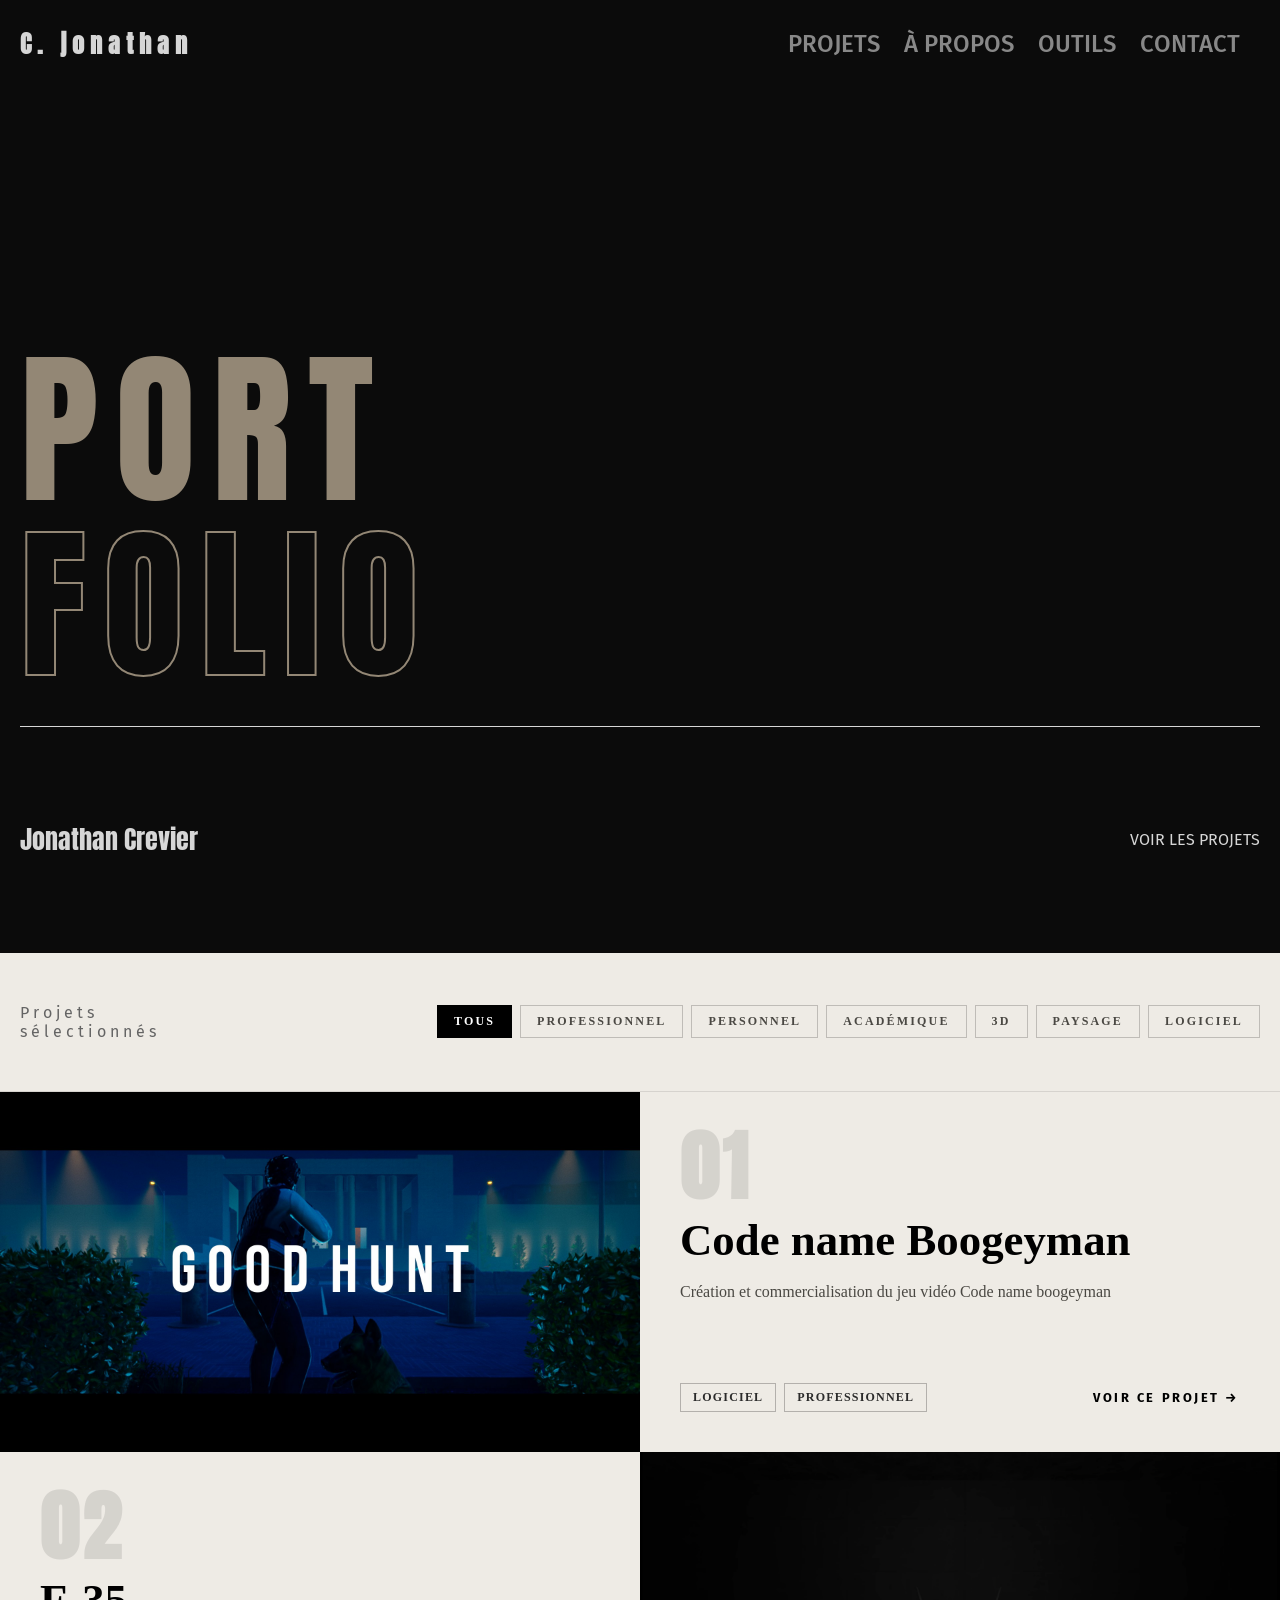
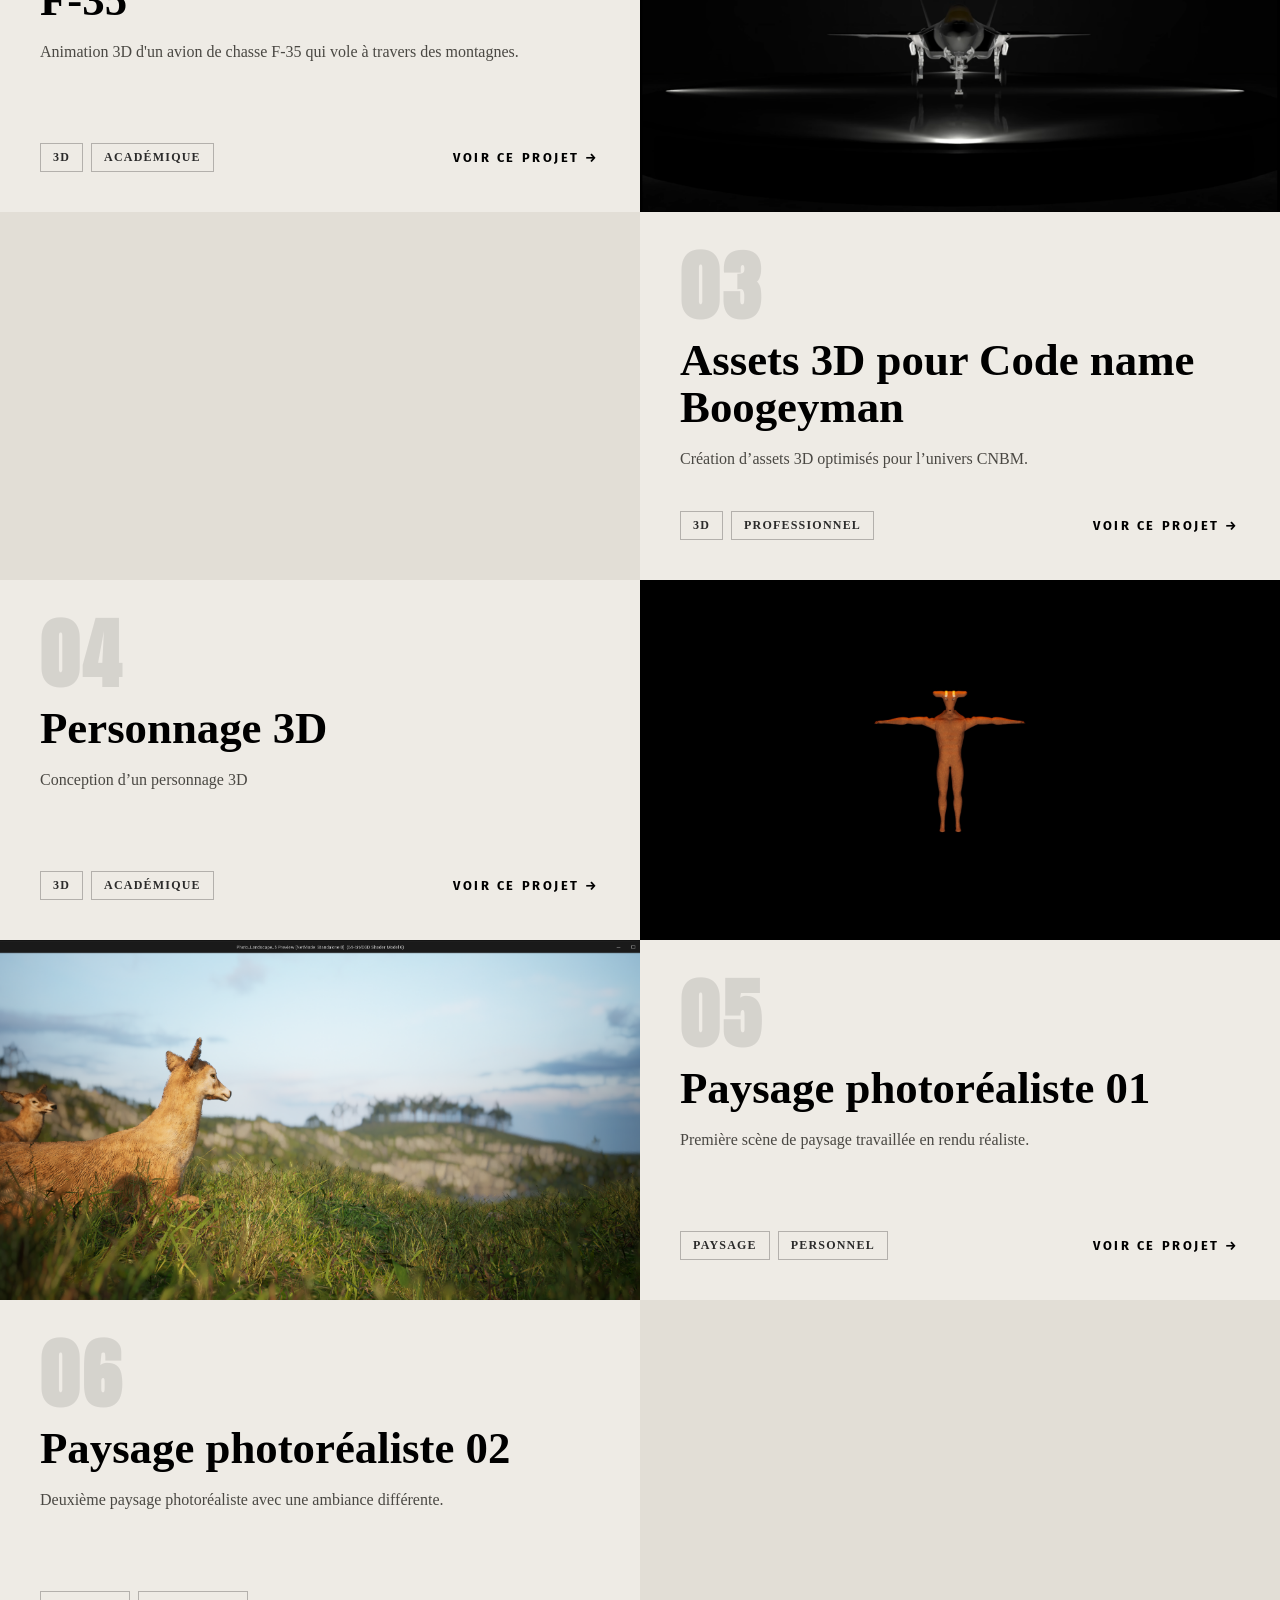
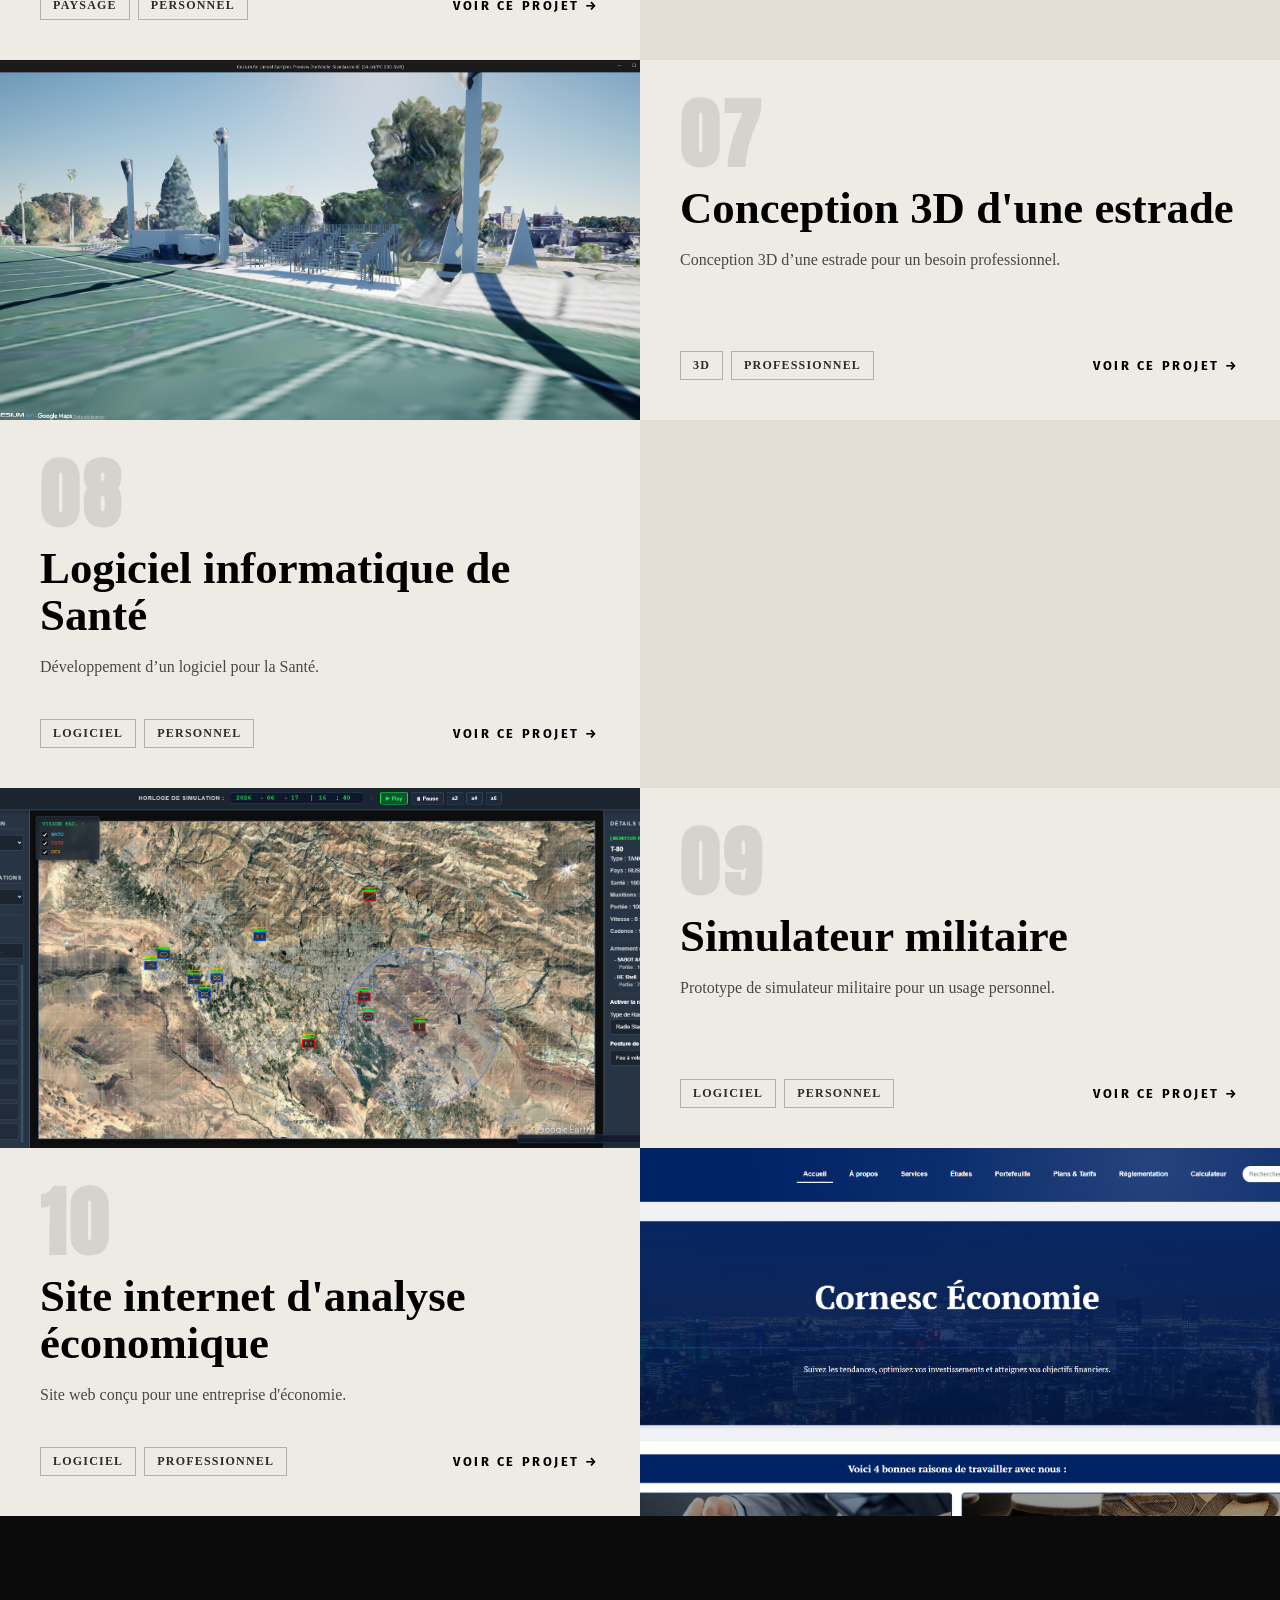
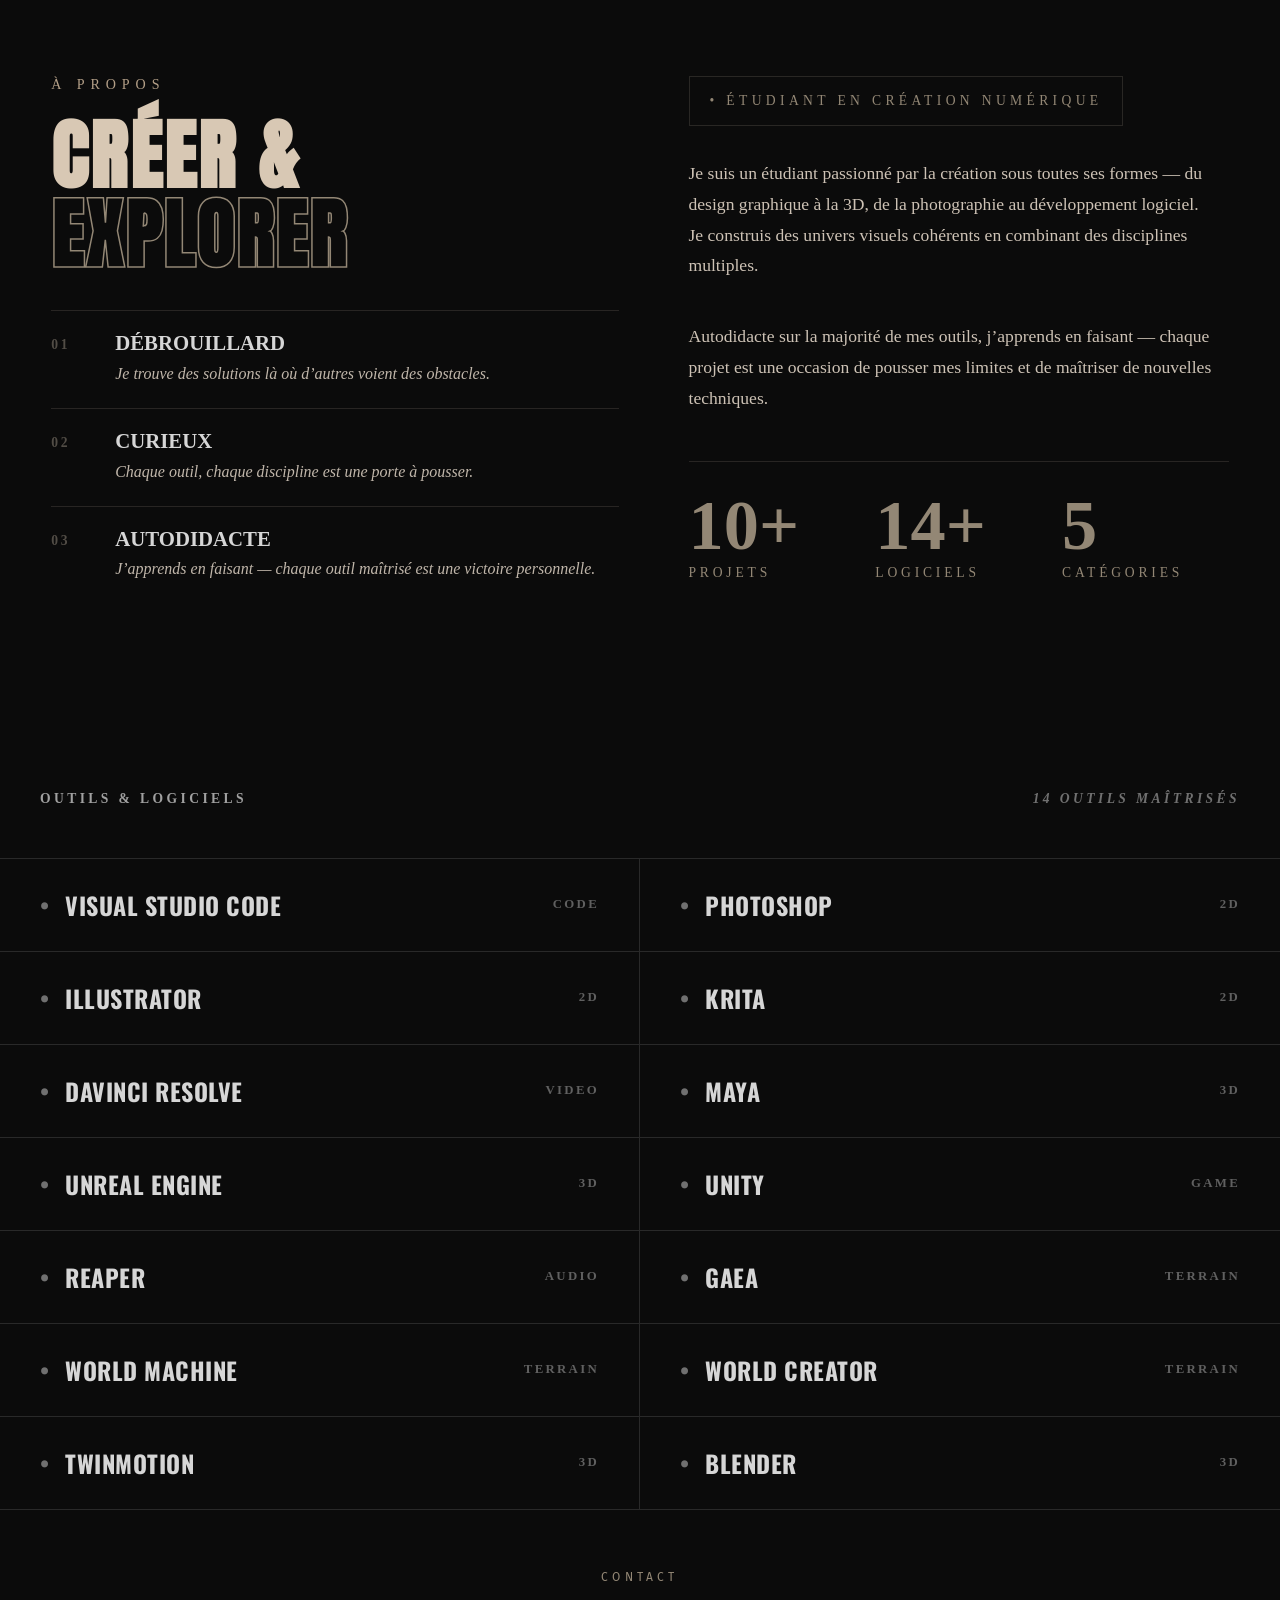
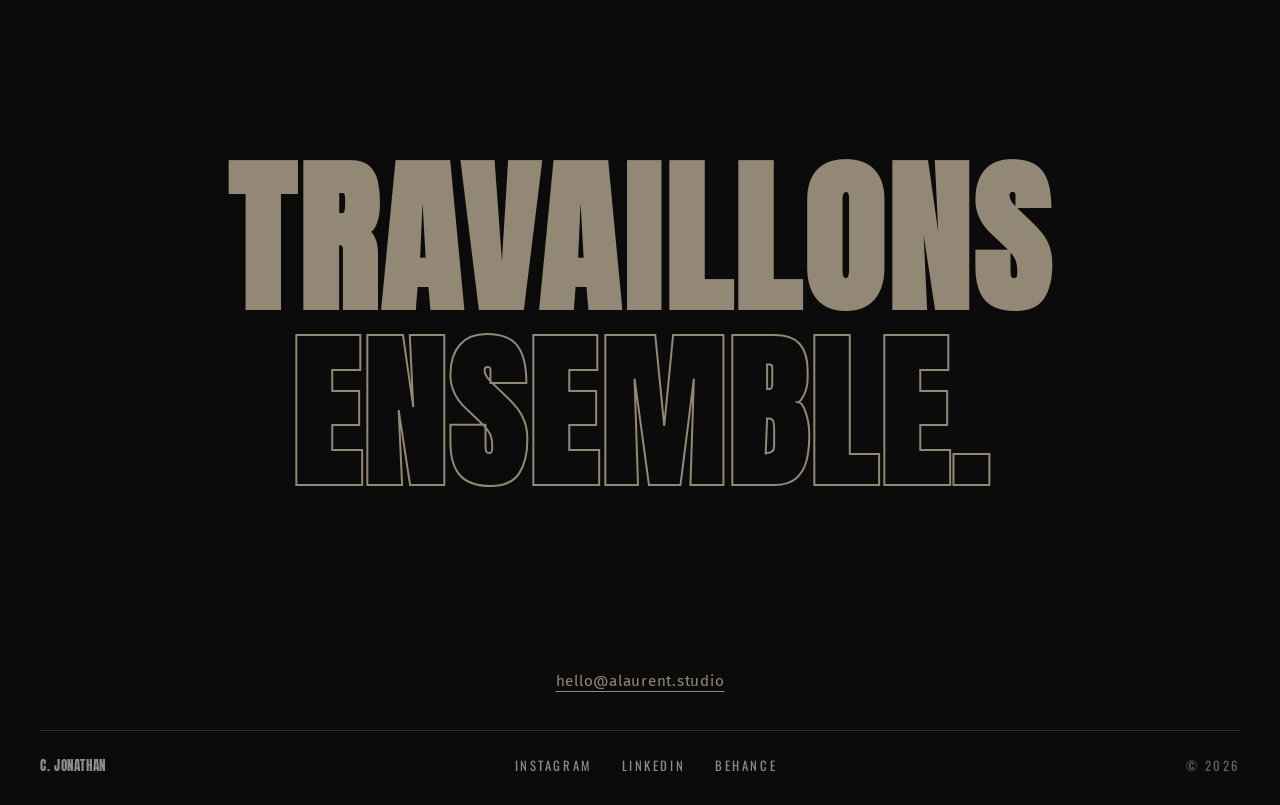
==== index.html @ 9b93e44f "modification fichier" ====
<!DOCTYPE html>
<html lang="fr">

<head>
    <meta charset="UTF-8">
    <meta name="viewport" content="width=device-width, initial-scale=1.0">
    <title>Portfolio Jonathan C</title>
    <link rel="stylesheet" href="./component/about.css">
    <link rel="stylesheet" href="./component/base.css">
    <link rel="stylesheet" href="./component/footer.css">
    <link rel="stylesheet" href="./component/header.css">
    <link rel="stylesheet" href="./component/hero.css">
    <link rel="stylesheet" href="./component/lightbox.css">
    <link rel="stylesheet" href="./component/main.css">
    <link rel="stylesheet" href="./component/portfolio.css">
    <link rel="stylesheet" href="./component/tools.css">
    <link rel="stylesheet" href="./component/contact.css">
</head>

<body>

    <header>
        <div class="background01">

            <div class="nom01">
                <p class="titre01">C. jonathan</p>
            </div>

            <div class="divnav01">
                <nav class="nav02">
                    <ul>
                        <li><a href="#projets">PROJETS</a></li>
                        <li><a href="#propos">À PROPOS</a></li>
                        <li><a href="#outils">OUTILS</a></li>
                        <li><a href="#contact">CONTACT</a></li>
                    </ul>
                </nav>
            </div>

            <button class="nav-toggle" aria-label="Ouvrir le menu">
                <span class="nav-toggle__bar"></span>
                <span class="nav-toggle__bar"></span>
                <span class="nav-toggle__bar"></span>
            </button>

        </div>
    </header>

    <herosection>
        <div class="background02">

            <div class="presentation">
                <p class="titre03">PORT</p>
                <p class="titre04">FOLIO</p>
            </div>

            <div class="separation01"></div>

            <div class="nombutton01">
                <div class="nom02">
                    <p class="studentname">Jonathan Crevier</p>
                </div>

                <div class="button01">
                    <button>
                        <p>VOIR LES PROJETS</p>
                    </button>
                </div>
            </div>

        </div>
    </herosection>

    <main class="main">

        <div id="projets" class="projet">
            <div class="hautpage01">
                <p class="titre02">Projets sélectionnés</p>
                <nav class="nav03">
                    <ul>
                        <li><button type="button" class="projectfilter is-active" data-filter="all">Tous</button></li>
                        <li><button type="button" class="projectfilter"
                                data-filter="professionnel">Professionnel</button></li>
                        <li><button type="button" class="projectfilter" data-filter="personnel">Personnel</button></li>
                        <li><button type="button" class="projectfilter" data-filter="académique">Académique</button>
                        </li>
                        <li><button type="button" class="projectfilter" data-filter="3d">3D</button></li>
                        <li><button type="button" class="projectfilter" data-filter="paysage">Paysage</button></li>
                        <li><button type="button" class="projectfilter" data-filter="logiciel">Logiciel</button></li>
                    </ul>
                </nav>
            </div>
            <div class="listeprojet"></div>
        </div>

        <section id="propos" class="propos">
            <div class="propos__inner">
                <div class="propos__left">
                    <p class="propos__eyebrow">À PROPOS</p>

                    <h2 class="propos__title">
                        <span>CRÉER &</span>
                        <span>EXPLORER</span>
                    </h2>

                    <ul class="propos__traits">
                        <li class="propos__trait">
                            <span class="propos__traitNumber">01</span>
                            <div>
                                <h3>DÉBROUILLARD</h3>
                                <p>Je trouve des solutions là où d’autres voient des obstacles.</p>
                            </div>
                        </li>
                        <li class="propos__trait">
                            <span class="propos__traitNumber">02</span>
                            <div>
                                <h3>CURIEUX</h3>
                                <p>Chaque outil, chaque discipline est une porte à pousser.</p>
                            </div>
                        </li>
                        <li class="propos__trait">
                            <span class="propos__traitNumber">03</span>
                            <div>
                                <h3>AUTODIDACTE</h3>
                                <p>J’apprends en faisant — chaque outil maîtrisé est une victoire personnelle.</p>
                            </div>
                        </li>
                    </ul>
                </div>

                <div class="propos__right">
                    <p class="propos__badge">• ÉTUDIANT EN CRÉATION NUMÉRIQUE</p>
                    <p>Je suis un étudiant passionné par la création sous toutes ses formes — du design graphique à la
                        3D, de la photographie au développement logiciel. Je construis des univers visuels cohérents en
                        combinant des disciplines multiples.</p>
                    <p>Autodidacte sur la majorité de mes outils, j’apprends en faisant — chaque projet est une occasion
                        de pousser mes limites et de maîtriser de nouvelles techniques.</p>

                    <div class="propos__stats">
                        <div class="propos__stat">
                            <strong>10+</strong>
                            <span>PROJETS</span>
                        </div>
                        <div class="propos__stat">
                            <strong>14+</strong>
                            <span>LOGICIELS</span>
                        </div>
                        <div class="propos__stat">
                            <strong>5</strong>
                            <span>CATÉGORIES</span>
                        </div>
                    </div>
                </div>
            </div>
        </section>

        <div id="outils" class="outils">
            <div class="hautpage02">
                <p class="titre05">Outils & Logiciels</p>
                <p class="titre06">14 outils maîtrisés</p>
            </div>
            <div class="listeoutils">
                <ul class="listeoutilsG">
                    <li><span class="toolname">Visual Studio Code</span><span class="toolcategory">Code</span></li>
                    <li><span class="toolname">Illustrator</span><span class="toolcategory">2D</span></li>
                    <li><span class="toolname">Davinci Resolve</span><span class="toolcategory">Video</span></li>
                    <li><span class="toolname">Unreal Engine</span><span class="toolcategory">3D</span></li>
                    <li><span class="toolname">Reaper</span><span class="toolcategory">Audio</span></li>
                    <li><span class="toolname">World Machine</span><span class="toolcategory">Terrain</span></li>
                    <li><span class="toolname">Twinmotion</span><span class="toolcategory">3D</span></li>
                </ul>

                <ul class="listeoutilsD">
                    <li><span class="toolname">Photoshop</span><span class="toolcategory">2D</span></li>
                    <li><span class="toolname">Krita</span><span class="toolcategory">2D</span></li>
                    <li><span class="toolname">Maya</span><span class="toolcategory">3D</span></li>
                    <li><span class="toolname">Unity</span><span class="toolcategory">Game</span></li>
                    <li><span class="toolname">Gaea</span><span class="toolcategory">Terrain</span></li>
                    <li><span class="toolname">World Creator</span><span class="toolcategory">Terrain</span></li>
                    <li><span class="toolname">Blender</span><span class="toolcategory">3D</span></li>
                </ul>
            </div>

        </div>

        <section id="contact" class="contact">
            <span class="contact__subtitle">CONTACT</span>

            <div class="contact__title-container">
                <h2 class="contact__title contact__title--filled">TRAVAILLONS</h2>
                <h2 class="contact__title contact__title--outlined">ENSEMBLE.</h2>
            </div>

            <a href="mailto:hello@alaurent.studio" class="contact__email">hello@alaurent.studio</a>
        </section>

    </main>

    <footer class="footer">
        <div class="footer__divider"></div>

        <div class="footer__content">
            <span class="footer__brand">C. JONATHAN</span>

            <div class="footer__links">
                <a href="#">INSTAGRAM</a>
                <a href="#">LINKEDIN</a>
                <a href="#">BEHANCE</a>
            </div>

            <span class="footer__copy">&copy; 2026</span>
        </div>
    </footer>

    <script src="./js/header.js"></script>
    <script type="module" src="./js/main.js"></script>
    <script type="module" src="./js/lightbox.js"></script>

</body>

</html>
---- component/about.css ----
.propos {
    background: #0b0b0b;
    color: #d8c8b4;
    padding: 160px 4vw; 
    width: 100%;            
    max-width: 100%;        
    box-sizing: border-box;    
}

.propos__inner {
    max-width: 1280px; 
    width: 100%;
    margin: 0 auto;
    display: grid;
    grid-template-columns: minmax(0, 1.05fr) minmax(0, 1fr);
    gap: 70px;
    align-items: stretch;
}

.propos__left,
.propos__right {
    min-width: 0;
    min-height: 100%;
    display: flex;
    flex-direction: column;
}

.propos__eyebrow {
    margin: 0 0 24px;
    color: #b39f87;
    font-size: 0.88rem; 
    letter-spacing: 0.42em;
    text-transform: uppercase;
}

.propos__title {
    font-family: 'Anton', 'Impact', sans-serif;
    margin: 0;
    display: grid;
    gap: 0;
    font-size: clamp(3rem, 6vw, 5.2rem); 
    line-height: 1.02;
    font-weight: 900;
    letter-spacing: 0.03em;
    text-transform: uppercase;
    margin-bottom: 36px;
}

.propos__title span:last-child {
    -webkit-text-stroke: 1.5px #938775;
    color: transparent;
}

.propos__traits {
    list-style: none;
    margin: auto 0 0;
    padding: 0;
    display: grid;
    gap: 22px;
}

.propos__trait {
    display: grid;
    grid-template-columns: 44px minmax(0, 1fr);
    gap: 20px;
    padding-top: 22px;
    border-top: 1px solid rgba(216, 200, 180, 0.14);
}

.propos__traitNumber {
    color: rgba(216, 200, 180, 0.35);
    font-size: 0.85rem; 
    font-weight: 700;
    letter-spacing: 0.2em;
    padding-top: 4px;
}

.propos__trait h3 {
    margin: 0;
    font-size: 1.3rem; 
    line-height: 1;
    color: #d6d6d6;
    font-weight: 900;
    text-transform: uppercase;
}

.propos__trait p {
    margin: 8px 0 0;
    font-style: italic;
    font-size: 1rem; 
    line-height: 1.5;
    color: rgba(232, 220, 205, 0.82);
}

.propos__right {
    padding-top: 0;
    display: grid;
    gap: 32px;
}

.propos__badge {
    margin: 0;
    display: inline-flex;
    align-items: center;
    width: fit-content;
    padding: 12px 20px;
    border: 1px solid rgba(216, 200, 180, 0.15);
    color: #938775;
    font-size: 0.85rem;
    letter-spacing: 0.32em;
    text-transform: uppercase;
}

.propos__right p:not(.propos__badge) {
    margin: 0;
    max-width: 60ch;
    color: rgba(232, 220, 205, 0.88);
    font-size: 1.1rem; 
    line-height: 1.75;
}

.propos__stats {
    margin-top: auto;
    padding-top: 32px;
    border-top: 1px solid rgba(216, 200, 180, 0.14);
    display: grid;
    grid-template-columns: repeat(3, minmax(0, 1fr));
    gap: 20px;
}

.propos__stat {
    display: grid;
    gap: 8px;
}

.propos__stat strong {
    font-size: clamp(3.2rem, 5.5vw, 5.2rem); 
    line-height: 0.9;
    color: #938775;
    font-weight: 900;
}

.propos__stat span {
    font-size: 0.85rem; 
    letter-spacing: 0.28em;
    color: #938775;
    text-transform: uppercase;
}

@media (max-width: 900px) {
    .propos {
        padding: 72px 20px;
    }

    .propos__inner {
        grid-template-columns: 1fr;
        gap: 40px;
    }

    .propos__right {
        padding-top: 0;
    }

    .propos__stats {
        grid-template-columns: 1fr;
    }
}
---- component/base.css ----
*,
*::before,
*::after {
    box-sizing: border-box;
}

html {
    width: 100%;
    height: 100%;
    max-width: 100vw;
    overflow-x: hidden;
}

body {
    margin: 0;
    padding: 0;
    width: 100%;
    min-height: 100vh;
    display: flex;
    flex-direction: column;
    background-color: #0b0b0b;
}

main {
    flex: 1;
    display: flex;
    flex-direction: column;
}

html {
    scroll-behavior: smooth; 
}
---- component/footer.css ----
.footer {
    background-color: #0b0b0b;
    padding: 0 40px 30px 40px;
    box-sizing: border-box;
}

.footer__divider {
    width: 100%;
    height: 1px;
    background-color: rgba(255, 255, 255, 0.12);
    margin-bottom: 25px;
}

.footer__content {
    display: flex;
    justify-content: space-between;
    align-items: center;
    font-family: 'Oswald', sans-serif;
    font-size: 0.8rem;
    font-weight: 400;
    letter-spacing: 0.2em;
    text-transform: uppercase;
    color: #8c8c8c;
}

.footer__brand {
    font-family: 'Anton', sans-serif;
    letter-spacing: 0.05em;
}

.footer__links {
    display: flex;
    gap: 30px;
}

.footer__links a {
    color: #8c8c8c;
    text-decoration: none;
    transition: color 0.2s ease;
}

.footer__links a:hover {
    color: #ffffff;
}

.footer__copy {
    color: #666666;
}
---- component/header.css ----
/* =================================================================
   POLICES & IMPORTATIONS
   ================================================================= */
@import url('https://fonts.googleapis.com/css2?family=Fira+Sans:wght@300;400&family=Montserrat:wght@300;400&display=swap');
@import url('https://fonts.googleapis.com/css2?family=Anton&family=Bebas+Neue&display=swap');

/* =================================================================
   HEADER & NAVIGATION PRINCIPALE (DESKTOP)
   ================================================================= */
header {
    position: sticky;
    top: 0;
    left: 0;
    z-index: 1000;
    width: 100%;
    min-height: auto;
    padding: 10px 20px;
    background-color: #0b0b0b;
}

.divnav01 {
    margin-left: 0;
    flex: 1 1 0;
}

.nav02 {
    padding: 20px;
    background-color: transparent;
    font-family: 'Fira Sans', 'Montserrat', sans-serif;
}

.nav02 ul {
    display: flex;
    justify-content: flex-end;
    gap: 24px;
    margin: 0;
    padding: 0;
    list-style: none;
}

.nav02 a {
    position: relative;
    padding-bottom: 6px;
    font-size: clamp(1.1rem, 2vw, 1.5rem);
    font-weight: 500;
    color: #888888;
    text-decoration: none;
    transition: color 0.3s ease;
}

.nav02 a::after {
    content: "";
    position: absolute;
    bottom: 0;
    left: 0;
    width: 100%;
    height: 2px;
    background-color: #d6d6d6;
    transform: scaleX(0);
    transform-origin: bottom right;
    transition: transform 0.3s ease;
}

.nav02 a:hover {
    color: #d6d6d6;
}

.nav02 a:hover::after {
    transform: scaleX(1);
    transform-origin: bottom left;
}

.nav02 a.is-active {
    color: #d6d6d6;
}

.nav02 a.is-active::after {
    transform: scaleX(1);
}

/* =================================================================
   CLASSES UTILITAIRES & TYPOGRAPHIE HEADER
   ================================================================= */
.studentname {
    color: #d6d6d6;
}

.titre01 {
    font-size: 1.5rem;
    font-weight: bold;
    color: #d6d6d6;
}

/* =================================================================
   NAVIGATION RESPONSIVE (MOBILE & HAMBURGER)
   ================================================================= */
.nav-toggle {
    display: none;
    z-index: 1001;
    padding: 10px;
    background: transparent;
    border: none;
    cursor: pointer;
}

.nav-toggle__bar {
    display: block;
    width: 28px;
    height: 3px;
    margin: 5px 0;
    background-color: #555555;
    border-radius: 2px;
    transition: background-color 0.3s ease, transform 0.3s ease, opacity 0.3s ease;
}

/* Version mobile (écrans de 768px ou moins) */
@media (max-width: 768px) {
    .nav-toggle {
        display: block;
        position: absolute;
        top: 50%;                    /* Place le haut du bouton au milieu exact du header */
        transform: translateY(-50%); /* Remonte le bouton de sa propre moitié pour un centrage vertical parfait */
        right: 20px;
    }

    .nav02 ul {
        position: fixed;
        top: 0;
        right: -100%;
        z-index: 1000;
        flex-direction: column;
        justify-content: center;
        align-items: center;
        width: 100%;
        height: 100vh;
        gap: 32px;
        background-color: rgba(11, 11, 11, 0.95);
        transition: right 0.4s ease-in-out;
    }

    .nav02 ul.is-open {
        right: 0;
    }

    .nav02 a {
        font-size: 1.8rem;
    }
}

/* Animation du bouton hamburger au clic (devient blanc et forme une croix) */
.nav-toggle.is-active .nav-toggle__bar {
    background-color: #d6d6d6;
}

.nav-toggle.is-active .nav-toggle__bar:nth-child(1) {
    transform: translateY(8px) rotate(45deg);
}

.nav-toggle.is-active .nav-toggle__bar:nth-child(2) {
    opacity: 0;
}

.nav-toggle.is-active .nav-toggle__bar:nth-child(3) {
    transform: translateY(-8px) rotate(-45deg);
}
---- component/hero.css ----
@import url('https://fonts.googleapis.com/css2?family=Anton&family=Bebas+Neue&display=swap');
@import url('https://fonts.googleapis.com/css2?family=Fira+Sans:wght@300;400&family=Montserrat:wght@300;400&display=swap');

herosection {
    display: block;
    background-color: #0b0b0b;
    padding: 260px 20px 0 20px; 
    width: 100%;
    min-height: 70vh;
    box-sizing: border-box;
}

.background01 {
    display: flex;
    align-items: center;
    justify-content: space-between;
    gap: 20px;
}

.background02 {
    width: 100%;
    display: flex;
    flex-direction: column;
    justify-content: space-between; 
    min-height: calc(70vh - 260px);
    box-sizing: border-box;
}

.presentation {
    width: 100%;
}

.titre03,
.titre04 {
    margin: 0;
    font-family: 'Anton', 'Bebas Neue', sans-serif;
    font-size: clamp(4rem, 13vw, 11rem);
    line-height: 0.98;
    letter-spacing: 0.1em;
    text-transform: uppercase;
    color: #938775;
    word-break: break-word;
}

.titre04 {
    color: transparent;
    -webkit-text-stroke: 2px #938775;
    margin-top: 12px;
}

/* Barre de séparation */
.separation01 {
    width: 100%;
    height: 1px;
    background-color: #d6d6d6;
    margin-top: 40px;
    margin-bottom: 0;
}

/* Conteneur sous la ligne : Espace augmenté (60px haut et bas) */
.nombutton01 {
    width: 100%;
    display: flex;
    align-items: center; 
    justify-content: space-between;
    gap: 20px;
    flex-grow: 1; 
    padding-top: 100px;     
    padding-bottom: 100px; 
    box-sizing: border-box;
}

.nom02 {
    width: auto;
    display: flex;
    align-items: center;
}

.studentname {
    font-family: 'Anton', 'Bebas Neue', sans-serif;
    margin: 0;
    font-size: clamp(1.1rem, 2vw, 1.8rem);
    font-weight: 500;
    color: #d6d6d6;
    line-height: 1;
}

/* Bouton */
.button01 {
    font-family: 'Fira Sans', 'Montserrat', sans-serif;
    background-color: transparent; 
    padding: 0;                     
}

.button01 button {
    border: 0;
    background: transparent;
    padding: 0;
    font: inherit;
    color: #d6d6d6;                 
    cursor: pointer;
    display: flex;
    align-items: center;
}

.button01 button p {
    margin: 0;
    line-height: 1;
}
---- component/main.css ----
main {
    background-color: #000000; 
    padding: 0;
    width: 100%;
    min-height: 100vh;
    display: flex;
    flex-direction: column;
    gap: 0; 
}

.main > div {
    flex: 0 0 auto;
    min-height: fit-content;
    width: 100%;
    padding: 0px;
}
---- component/portfolio.css ----
@import url('https://fonts.googleapis.com/css2?family=Anton&family=Bebas+Neue&display=swap');
@import url('https://fonts.googleapis.com/css2?family=Oswald:wght@300;400;500&display=swap');
@import url('https://fonts.googleapis.com/css2?family=Fira+Sans:wght@300;400&family=Montserrat:wght@300;400&display=swap');

.projet {
    background-color: #eeebe5;
    padding: 0px;
}

.hautpage01 {
    background-color: transparent;
    padding: 50px 20px;
    display: flex;
    align-items: center;
    justify-content: space-between; 
    gap: 20px;
    width: 100%;
    border-bottom: 1px solid rgba(0, 0, 0, 0.1);
}

.titre01,
.titre02 {
    margin: 0;
    order: 1;
    flex: 0 0 auto;
    text-align: left;
    letter-spacing: 0.25em;
    background-color: transparent;
    padding: 0;
}

.titre01{
    font-family: 'Anton', 'Bebas Neue', sans-serif;
}

.titre02 {
    font-family: 'Fira Sans', 'Montserrat', sans-serif;
    color:#646464;
    flex: 1 1 0;
}

.nav03 {
    order: 2;
    flex: 1 1 auto;
    overflow-x: auto; 
    white-space: nowrap; 
    -webkit-overflow-scrolling: touch; 
    -ms-overflow-style: none;
    scrollbar-width: none;
}

.nav03::-webkit-scrollbar {
    display: none;
}

.nav03 ul {
    margin: 0;
    padding: 0;
    list-style: none;
    display: flex;
    flex-wrap: nowrap; 
    justify-content: flex-end; 
    gap: 8px;
}

.nav03 button {
    font-family: 'Anton', 'Bebas Neue', sans-serif;
    border: 1px solid rgba(0, 0, 0, 0.2); 
    border-radius: 0;                      
    background: transparent;
    padding: 8px 16px;
    font: inherit;
    font-size: 0.75rem;
    font-weight: 600;
    letter-spacing: 0.18em;                
    text-transform: uppercase;
    color: #4a4843;
    cursor: pointer;
    transition: all 0.2s ease;
    white-space: nowrap;
}

.nav03 button:hover {
    border-color: #000000;
    color: #000000;
}

.nav03 button.is-active {
    background: #000000;
    color: #ffffff;
    border-color: #000000;
}

.listeprojet {
    background-color: transparent;
    padding: 0; 
    display: flex;
    flex-direction: column;
    gap: 0; 
}

/* CARTE DE PROJET */
.projectcard {
    display: flex;
    align-items: stretch;
    background: #eeebe5;
    padding: 0;
    margin: 0;
    border-radius: 0 !important;
    overflow: hidden;
}

.projectcard--right {
    flex-direction: row-reverse;
}

/* SECTION IMAGE */
.projectcard__image {
    flex: 0 0 50%;
    aspect-ratio: 16 / 9;
    overflow: hidden;
    background: #e2ded6;
    border-radius: 0 !important;
}

.projectcard__imageButton {
    width: 100%;
    height: 100%;
    display: block;
    overflow: hidden !important;
    position: relative;
    border: none;
    background: transparent;
    padding: 0;
    cursor: pointer;
    border-radius: 0 !important;
}

.projectcard__imageButton img {
    width: 100%;
    height: 100%;
    object-fit: cover;
    display: block;
    border-radius: 0 !important;
    transition: transform 0.5s cubic-bezier(0.25, 1, 0.5, 1);
}

.projectcard__imageButton:hover img {
    transform: scale(1.05);
}

/* SECTION CONTENU TEXTE */
.projectcard__content {
    flex: 1 1 0;
    display: flex;
    flex-direction: column;
    justify-content: space-between;
    min-width: 0;
    padding: 40px;
    position: relative;
    background: #eeebe5;
}

.projectcard__body {
    display: flex;
    flex-direction: column;
    gap: 16px;
}

.projectcard__number {
    font-family: 'Anton', 'Bebas Neue', sans-serif;
    margin: 0;
    font-size: clamp(3.5rem, 6vw, 5.5rem);
    font-weight: 800;
    line-height: 0.9;
    color: rgba(0, 0, 0, 0.1);
    letter-spacing: 0.05em;
}

.projectcard__title {
    margin: 0;
    font-family: "PT Serif", "Georgia", "Times New Roman", serif;
    font-size: clamp(2rem, 3.5vw, 3.8rem);
    font-weight: 700;
    color: #000000;
    line-height: 1.05;
}

.projectcard__description {
    margin: 0;
    font-size: 1rem;
    line-height: 1.5;
    color: #4a4843;
    max-width: 36rem;
}

.projectcard__footer {
    margin-top: 40px;
    display: flex;
    align-items: center;
    justify-content: space-between;
    gap: 16px;
    flex-wrap: wrap;
}

.projectcard__categories {
    display: flex;
    flex-wrap: wrap;
    gap: 8px;
}

.projectcard__category {
    padding: 6px 12px;
    border-radius: 0 !important;
    border: 1px solid rgba(0, 0, 0, 0.25);
    background: transparent;
    font-size: 0.75rem;
    font-weight: 600;
    letter-spacing: 0.1em;
    text-transform: uppercase;
    color: #2b2b2b;
}

.projectcard__button {
    font-family: 'Fira Sans', 'Montserrat', sans-serif;
    border: 0;
    border-radius: 0 !important;
    padding: 0;
    background: transparent;
    color: #000000;
    font-size: 0.8rem;
    font-weight: 700;
    letter-spacing: 0.2em;
    text-transform: uppercase;
    cursor: pointer;
    transition: opacity 0.2s ease;
}

.projectcard__button::after {
    content: " →";
}

.projectcard__button:hover {
    opacity: 0.6;
}

@media (max-width: 900px) {
    .projectcard,
    .projectcard--right {
        flex-direction: column;
    }

    .projectcard__image {
        width: 100%;
        flex-basis: auto;
        aspect-ratio: 16 / 9;
    }

    .projectcard__content {
        padding: 24px;
    }
}

.projectcard {
    opacity: 0;
    transition: transform 0.7s cubic-bezier(0.16, 1, 0.3, 1), opacity 0.7s ease-out;
    will-change: transform, opacity;
}

.projectcard--left {
    transform: translateX(-120px);
}

.projectcard--right {
    transform: translateX(120px);
}

.projectcard.is-visible {
    opacity: 1;
    transform: translateX(0);
}

.projectcard.is-scrolled-past.projectcard--left {
    opacity: 0;
    transform: translateX(120px);
}

.projectcard.is-scrolled-past.projectcard--right {
    opacity: 0;
    transform: translateX(-120px);
}
---- component/tools.css ----
@import url('https://fonts.googleapis.com/css2?family=Oswald:wght@700&display=swap');


.outils {
    background-color: #0b0b0b;
    color: #ffffff;
    padding: 60px 40px; 
    width: 100%;
    box-sizing: border-box;
}

.hautpage02 {
    display: flex;
    justify-content: space-between; 
    align-items: center;            
    border-bottom: 1px solid rgba(255, 255, 255, 0.12);
    padding: 50px 40px;
    margin-bottom: 0;
    width: 100%;
    box-sizing: border-box;
}

.titre05,
.titre06 {
    font-size: 0.85rem;
    font-weight: 600;
    letter-spacing: 0.25em;
    text-transform: uppercase;
    margin: 0;
    line-height: 1.2;
}

.titre05 {
    color: #a0a0a0;
}

.titre06 {
    color: #707070;     
    font-style: italic; 
}

.listeoutils {
    display: flex;
    width: 100%;
    padding: 0; 
    box-sizing: border-box;
}

.listeoutilsG,
.listeoutilsD {
    list-style: none;
    margin: 0;
    padding: 0;
    width: 50%;
}

.listeoutilsG {
    border-right: 1px solid rgba(255, 255, 255, 0.12);
}

.listeoutils li {
    display: flex;
    align-items: center;
    justify-content: space-between;
    padding: 28px 40px; 
    border-bottom: 1px solid rgba(255, 255, 255, 0.12); 
    box-sizing: border-box;
    background-color: transparent;
    cursor: pointer;
    transition: background-color 0.3s ease;
}

.toolname {
    display: flex;
    align-items: center;
    gap: 16px;
    font-family: 'Oswald', 'Impact', 'Arial Narrow', sans-serif; 
    font-size: 1.5rem;
    font-weight: 700;
    text-transform: uppercase;
    letter-spacing: 0.02em; 
    color: #d6d6d6;
    transition: transform 0.3s cubic-bezier(0.25, 1, 0.5, 1);
}

.toolname::before {
    content: "•";
    color: #707070;
    font-size: 1.2rem;
}

.toolcategory {
    font-size: 0.8rem;
    font-weight: 700;
    letter-spacing: 0.18em;
    text-transform: uppercase;
    color: #606060;
}

.listeoutils li:hover {
    background-color: rgba(255, 255, 255, 0.05);
}

.listeoutils li:hover .toolname {
    transform: translateX(10px);
}

@media (max-width: 768px) {
    .listeoutils {
        flex-direction: column;
    }
    
    .listeoutilsG,
    .listeoutilsD {
        width: 100%;
    }

    .listeoutilsG {
        border-right: none;
    }
}
---- component/contact.css ----
.contact {
    background-color: #0b0b0b;
    color: #d6d6d6;
    min-height: calc(100vh - 80px);
    padding: 60px 40px 20px 40px;
    display: flex;
    flex-direction: column;
    justify-content: space-between;
    align-items: center;
    box-sizing: border-box;
}

.contact__subtitle {
    font-family: 'Fira Sans', sans-serif;
    font-size: 0.75rem;
    font-weight: 400;
    letter-spacing: 0.35em;
    text-transform: uppercase;
    color: #938775;
}

.contact__title-container {
    display: flex;
    flex-direction: column;
    align-items: center;
    text-align: center;
    margin: auto 0;
}

.contact__title {
    font-family: 'Anton', 'Bebas Neue', sans-serif;
    font-size: clamp(4.5rem, 13vw, 11rem);
    line-height: 1.05; 
    letter-spacing: 0.02em;
    text-transform: uppercase;
    margin: 0;
}

.contact__title--filled {
    color: #938775;
}

.contact__title--outlined {
    color: transparent;
    -webkit-text-stroke: 2px #938775;
}

.contact__email {
    font-family: 'Fira Sans', sans-serif;
    font-size: 0.95rem;
    letter-spacing: 0.05em;
    color: #938775;
    text-decoration: underline;
    text-underline-offset: 5px;
    margin-bottom: 20px;
    transition: color 0.2s ease;
}

.contact__email:hover {
    color: #ffffff;
}
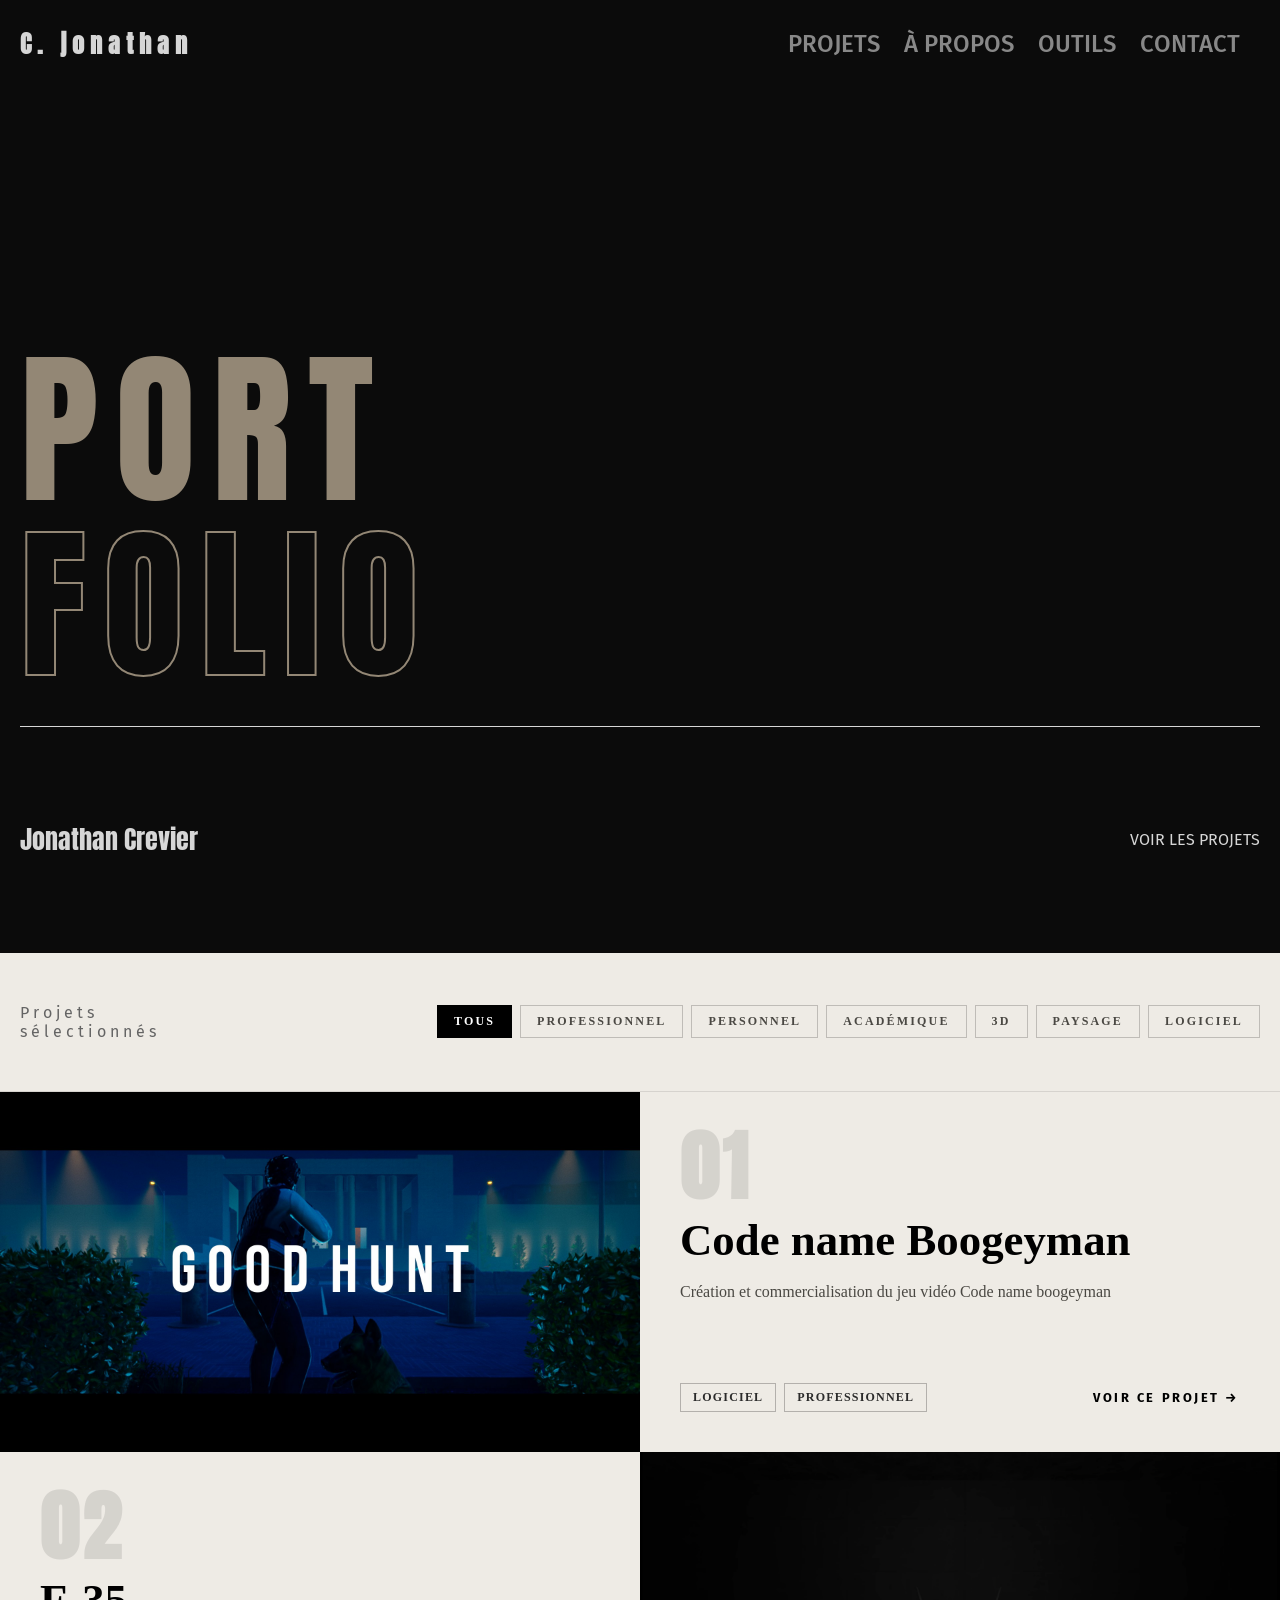
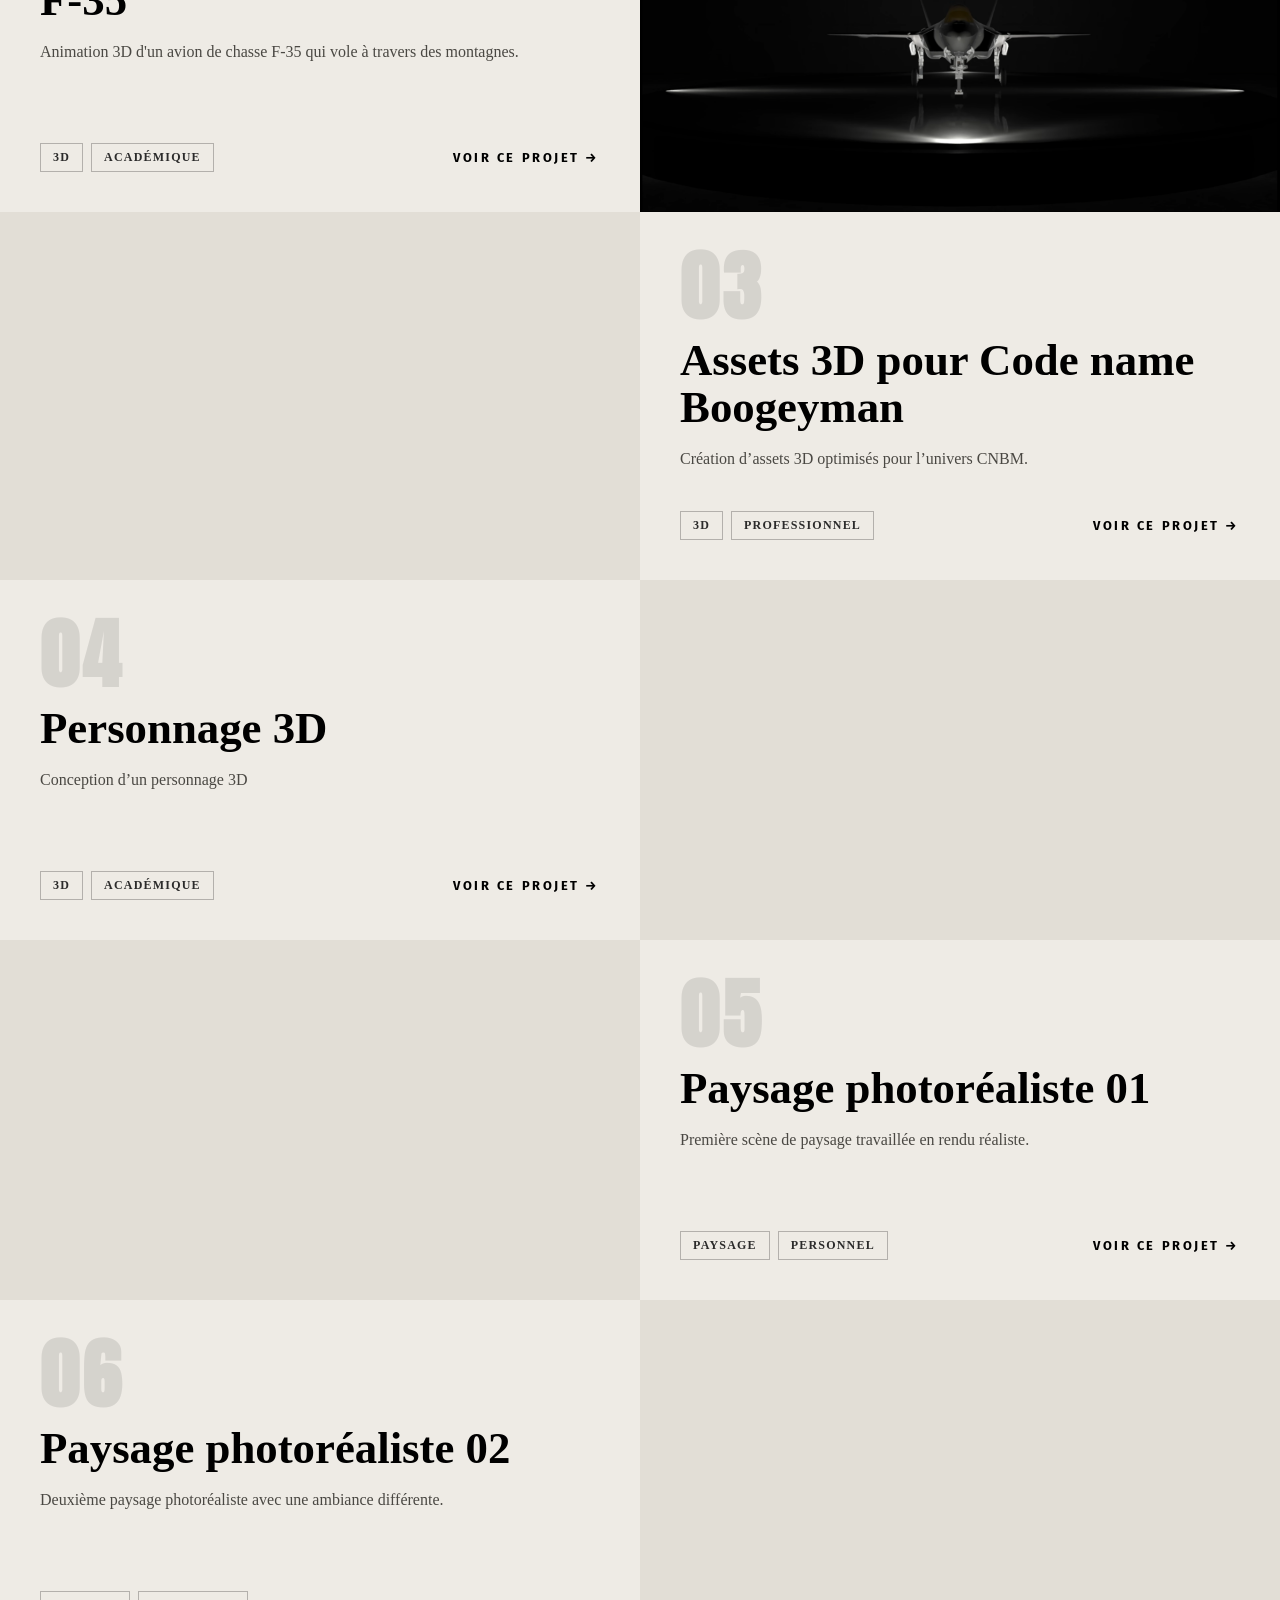
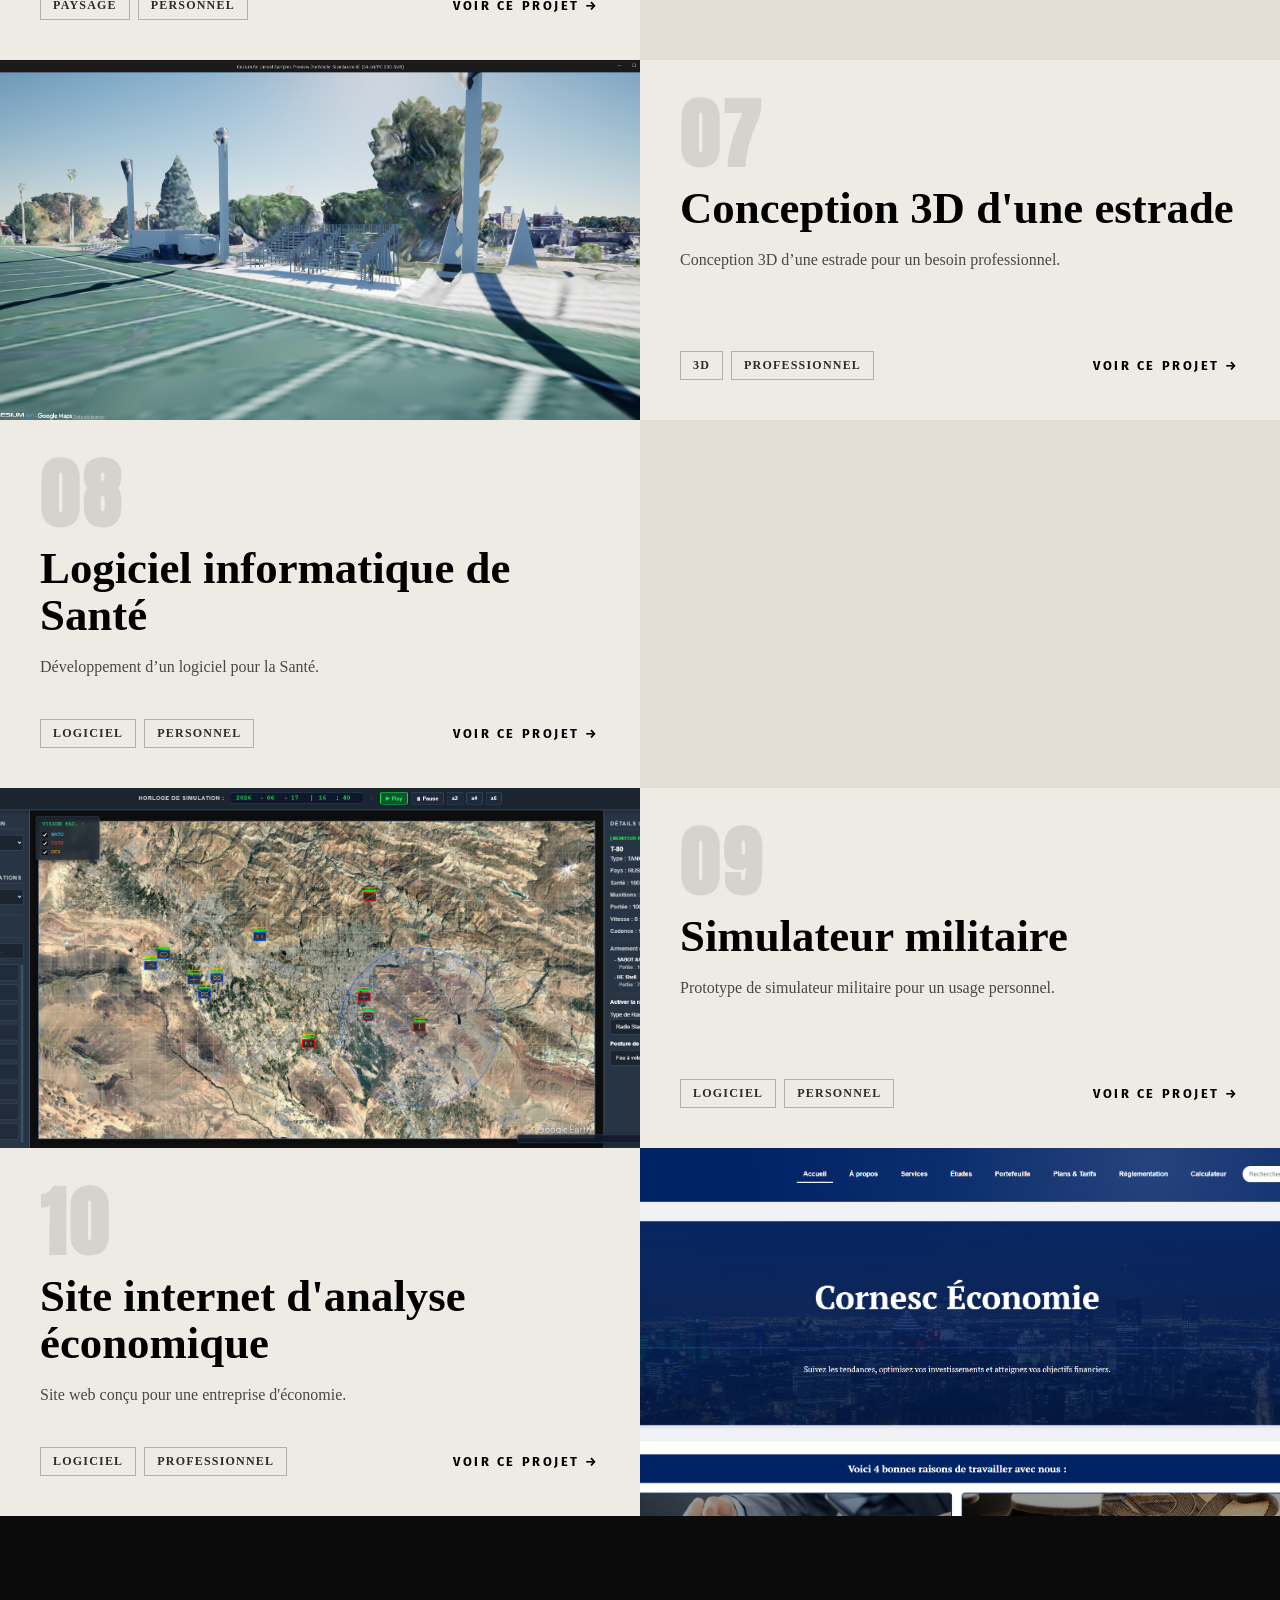
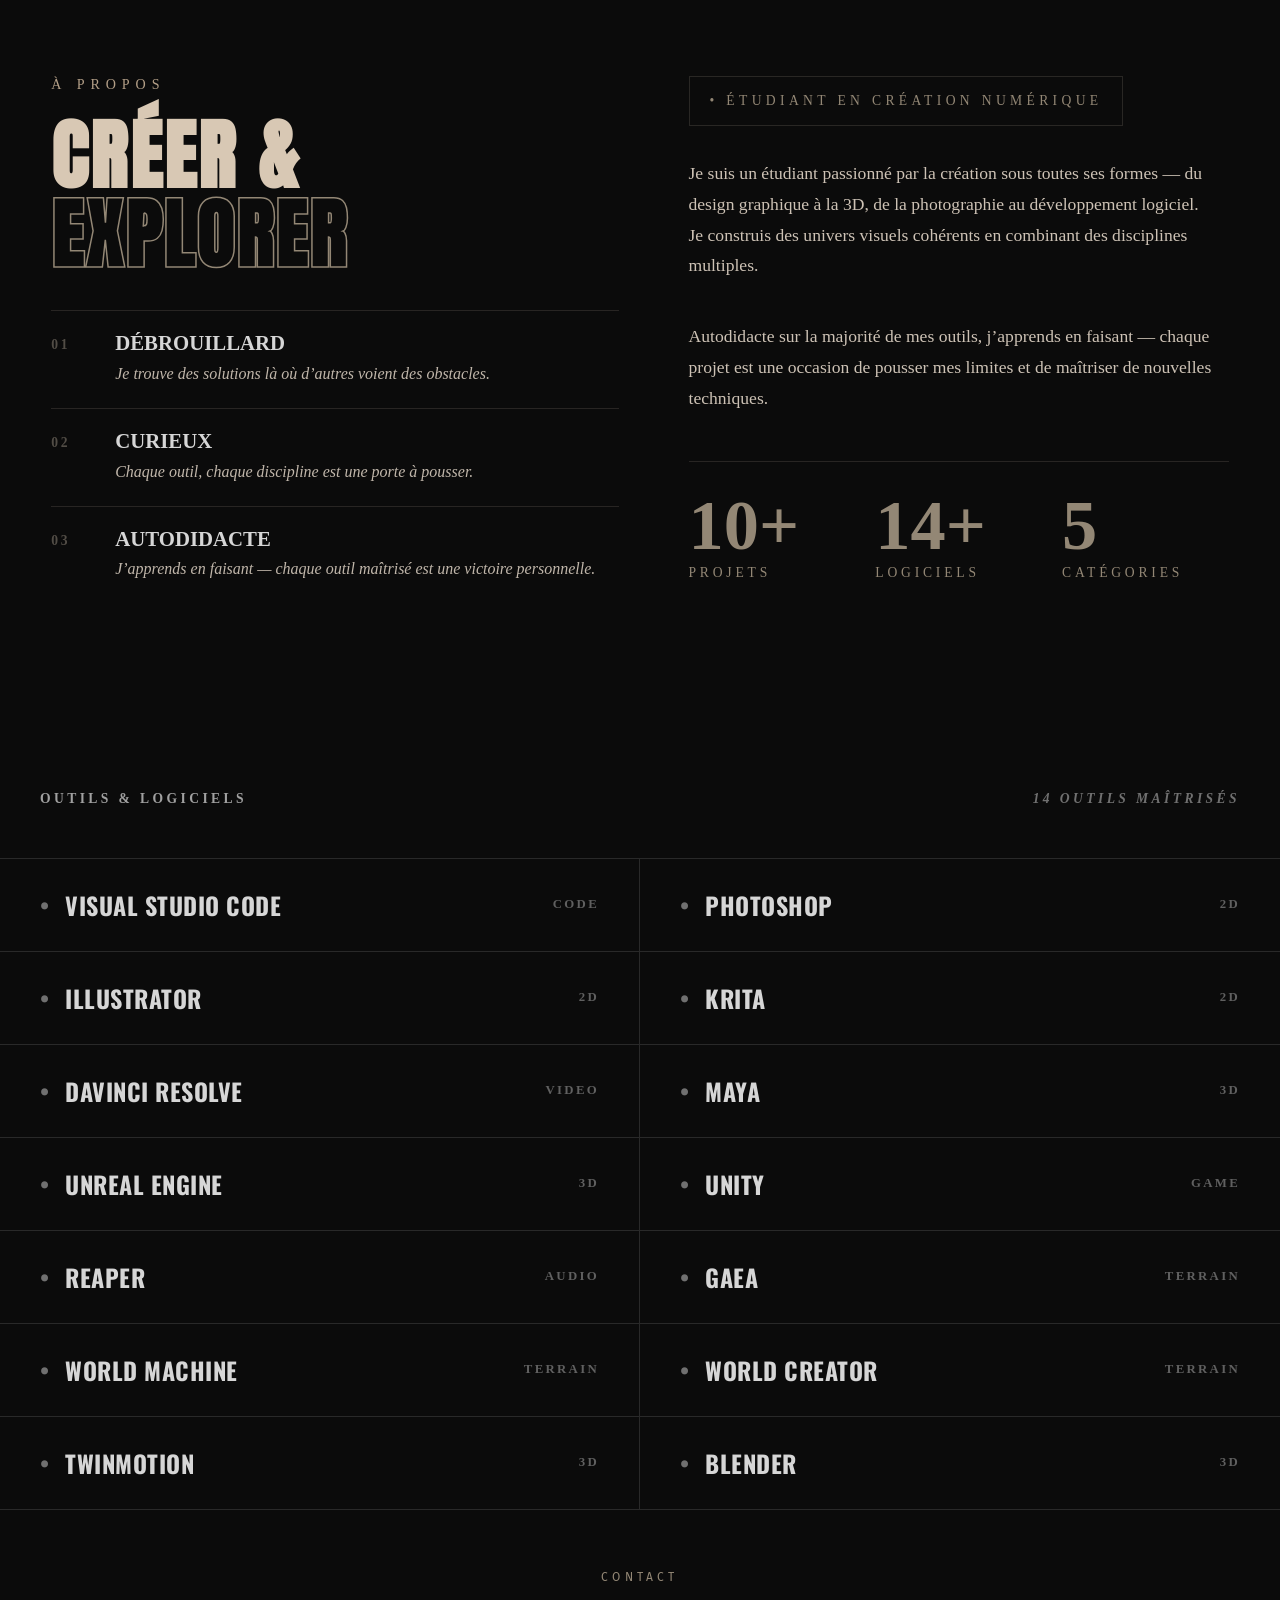
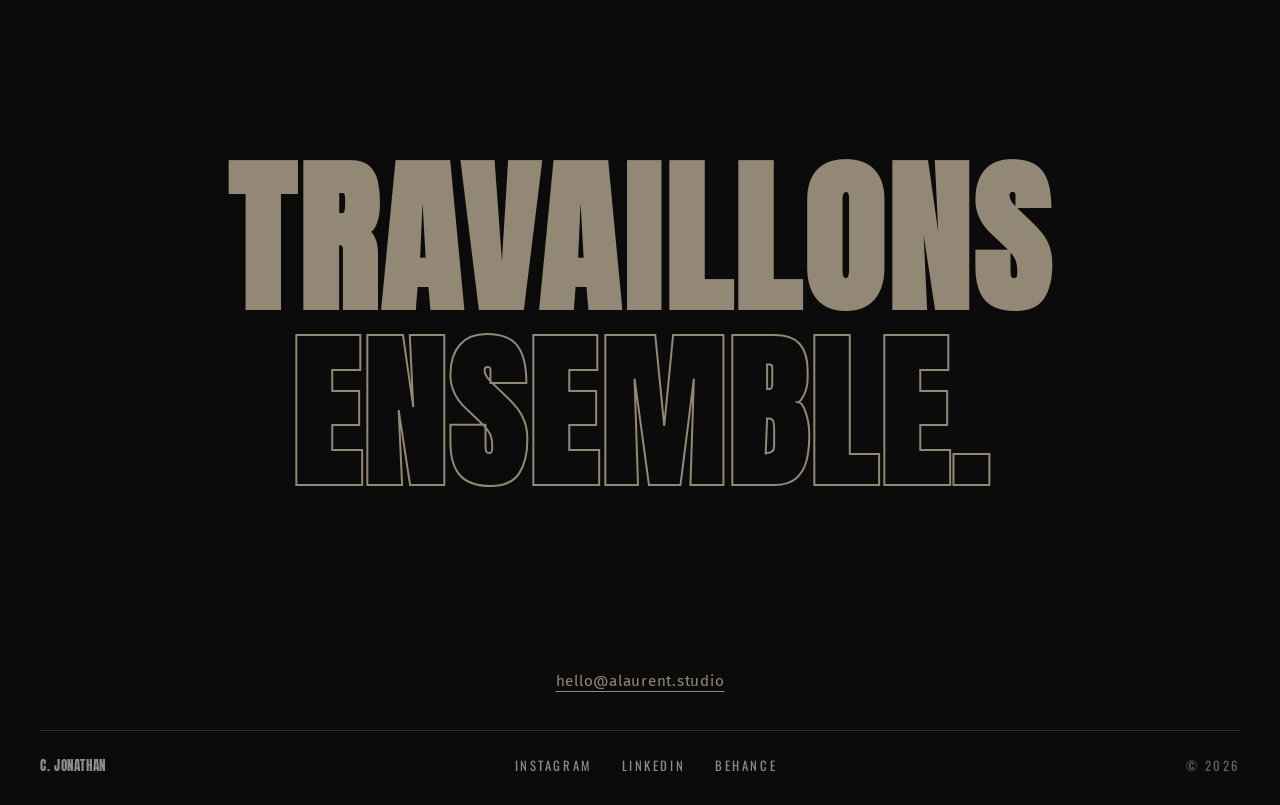
==== commit 5b0fa6fe: "Add robots meta tag to prevent indexing" ====
--- a/index.html
+++ b/index.html
@@ -15,6 +15,7 @@
     <link rel="stylesheet" href="./component/portfolio.css">
     <link rel="stylesheet" href="./component/tools.css">
     <link rel="stylesheet" href="./component/contact.css">
+    <meta name="robots" content="noindex, nofollow">
 </head>
 
 <body>
@@ -218,4 +219,4 @@
 
 </body>
 
-</html>+</html>
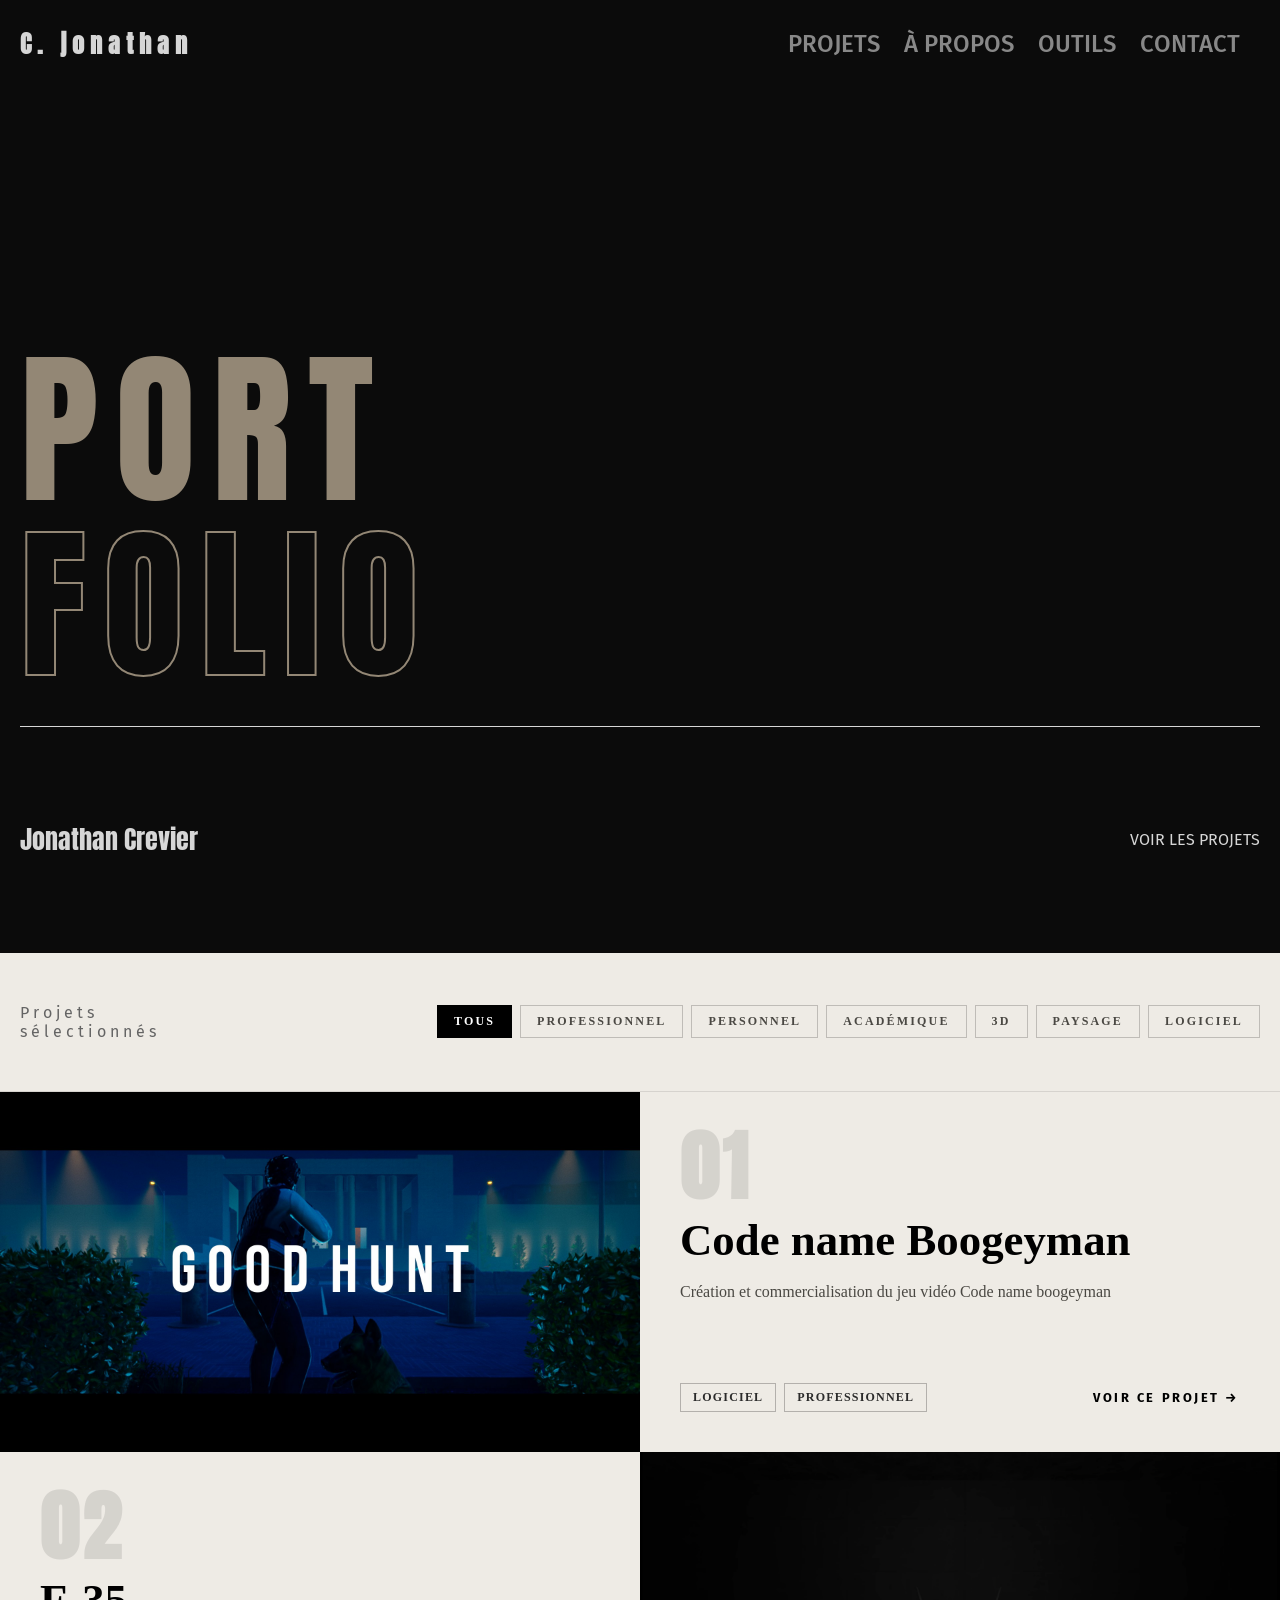
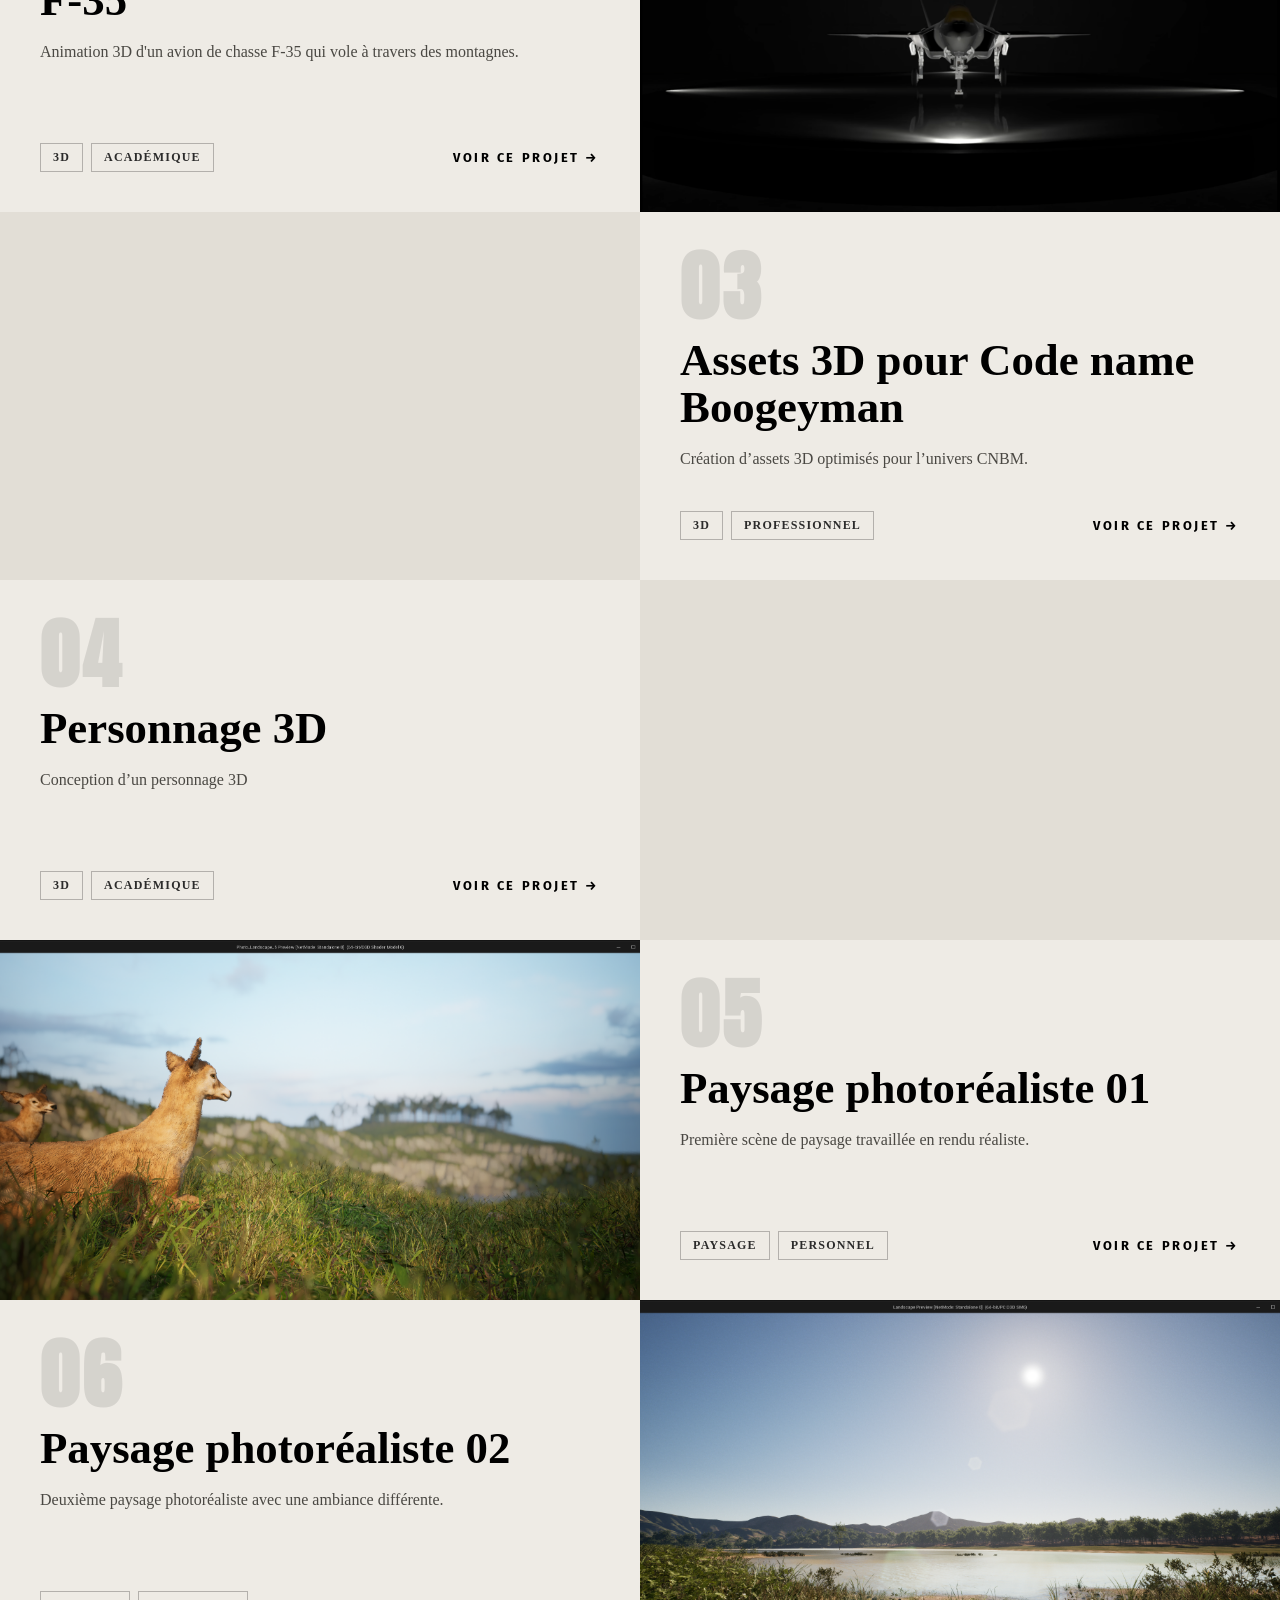
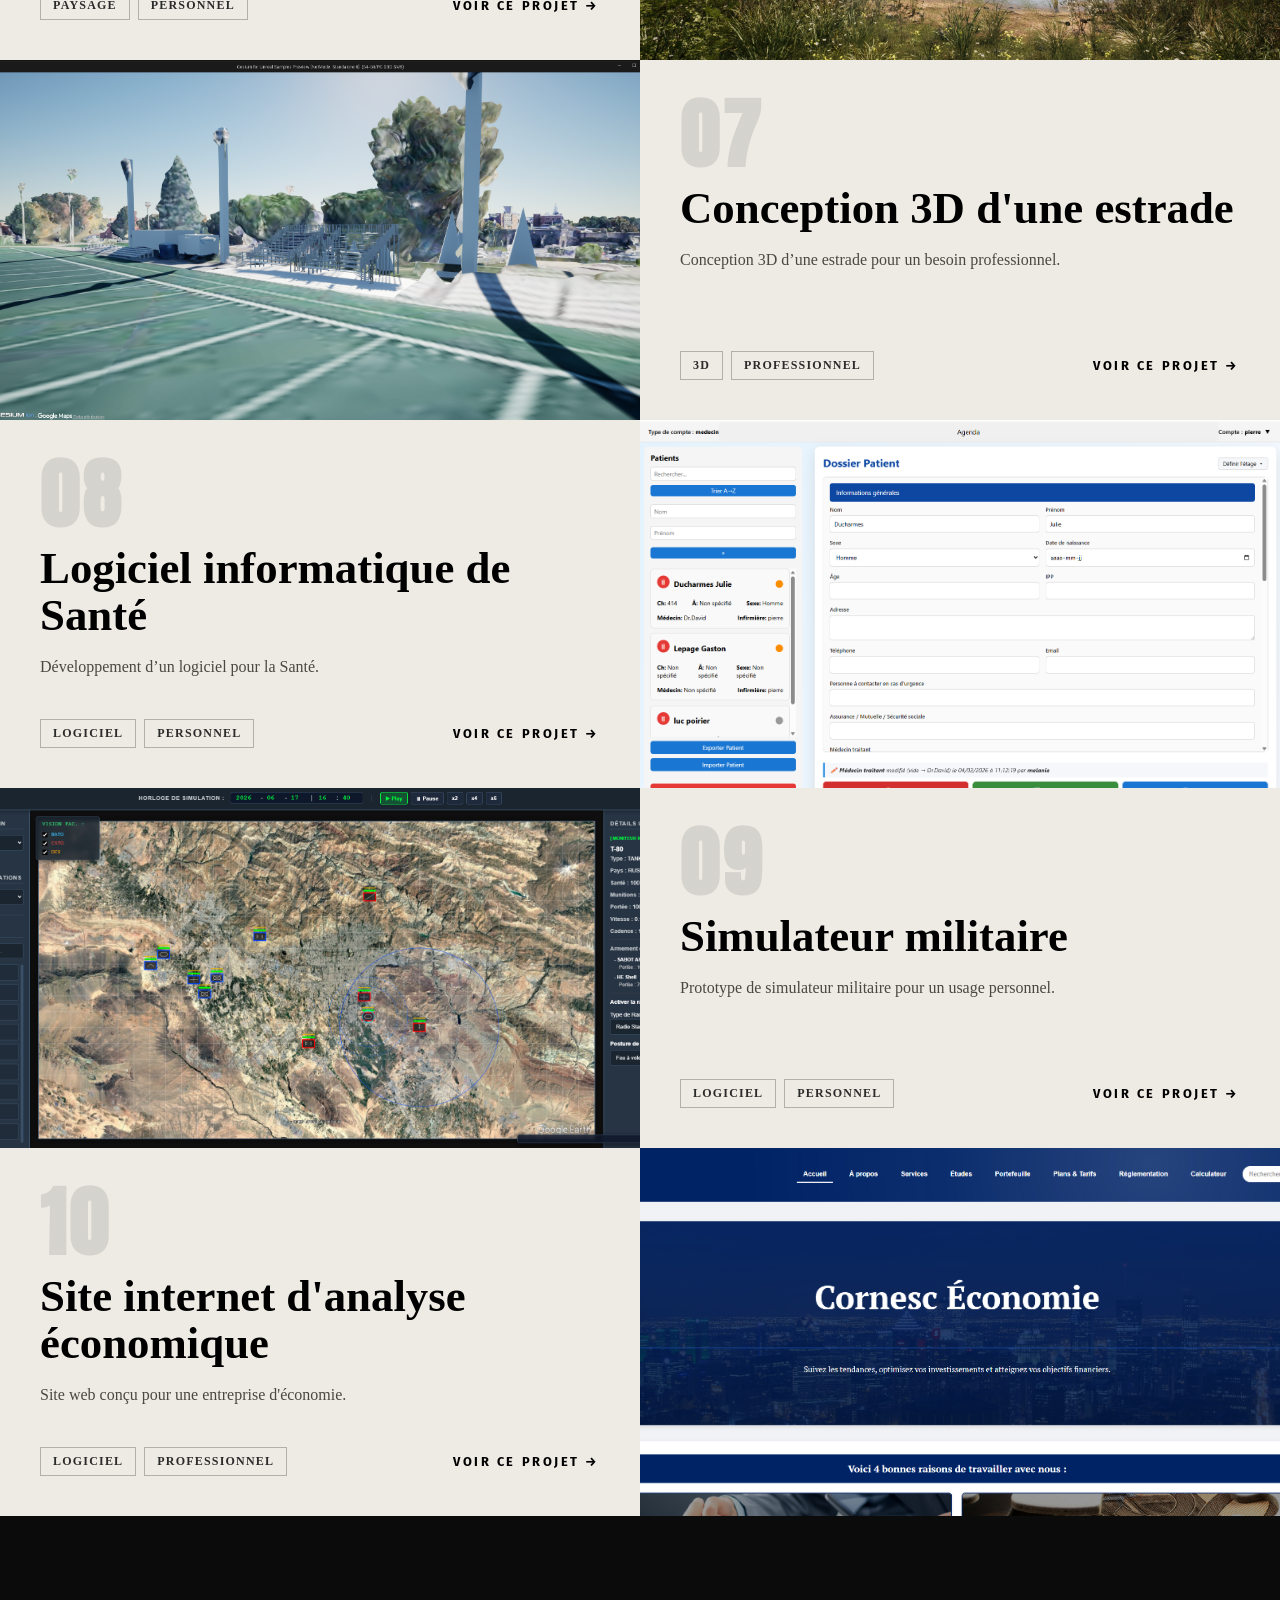
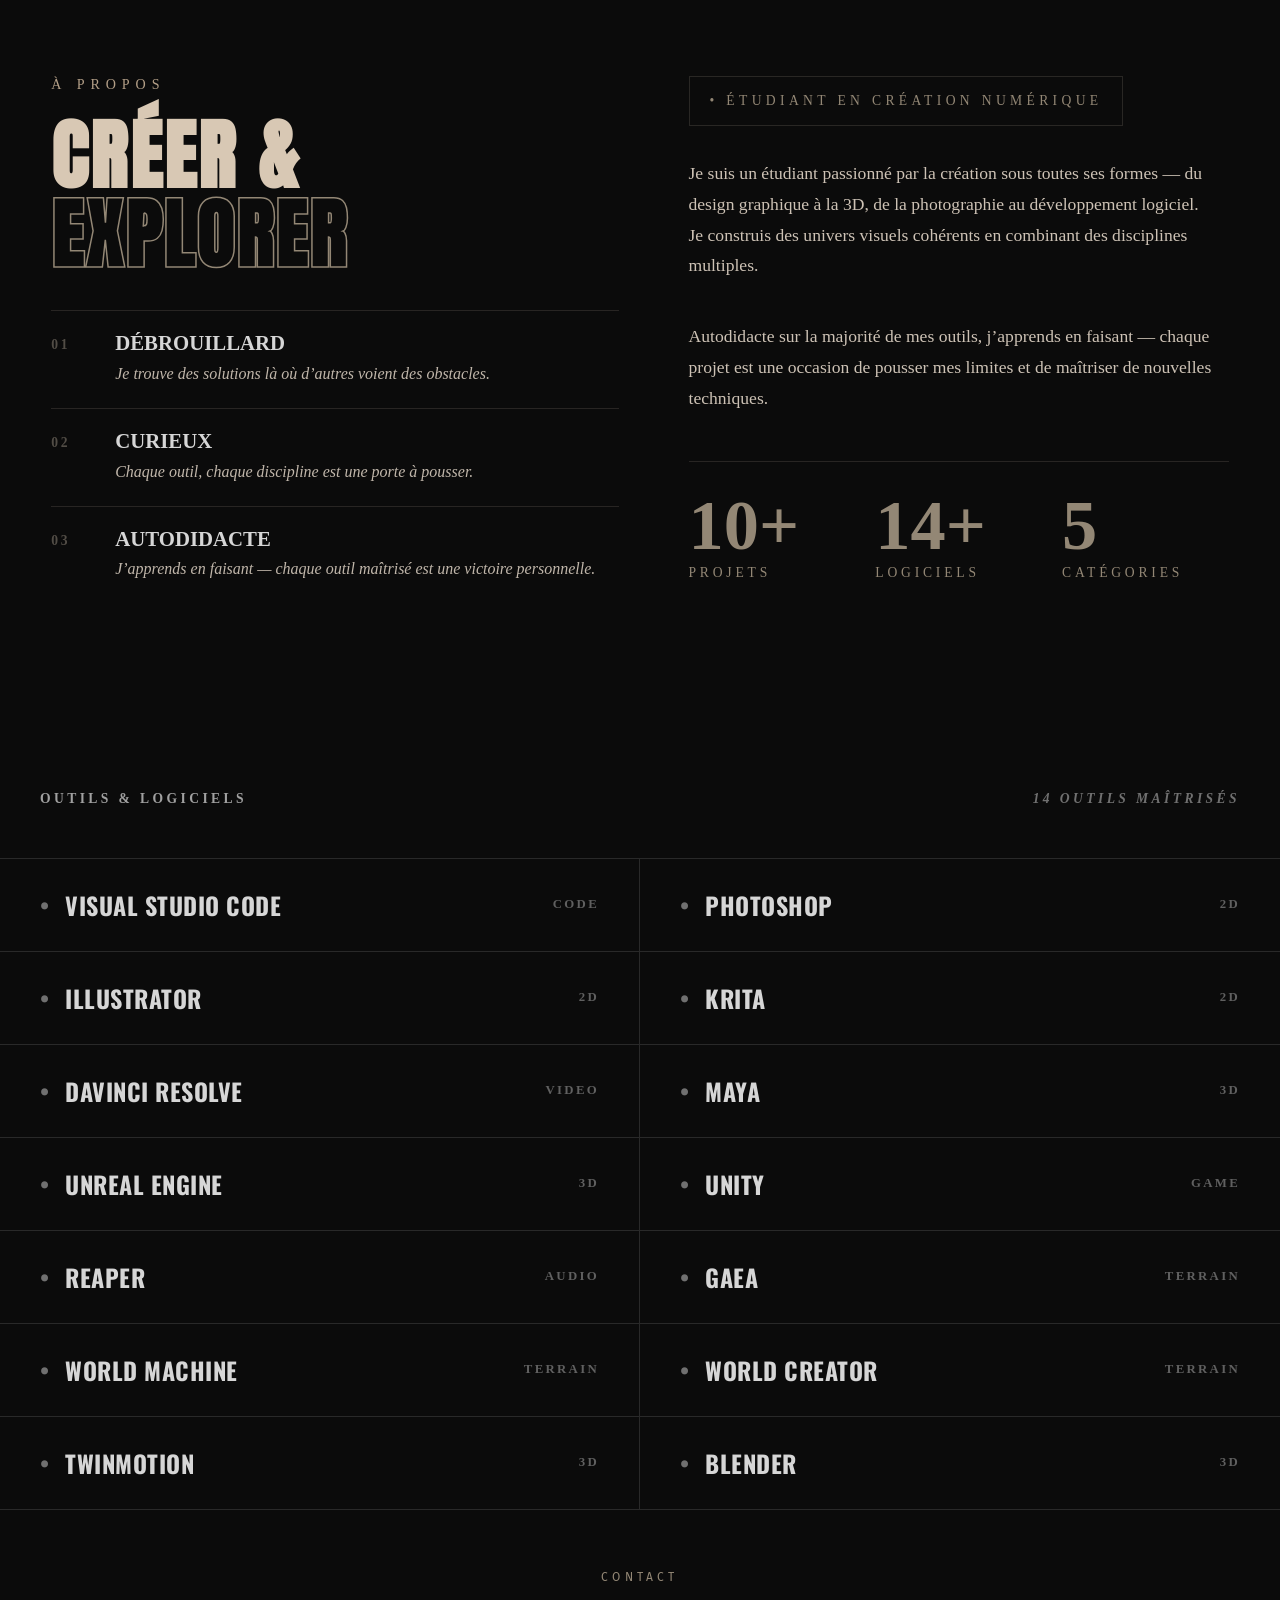
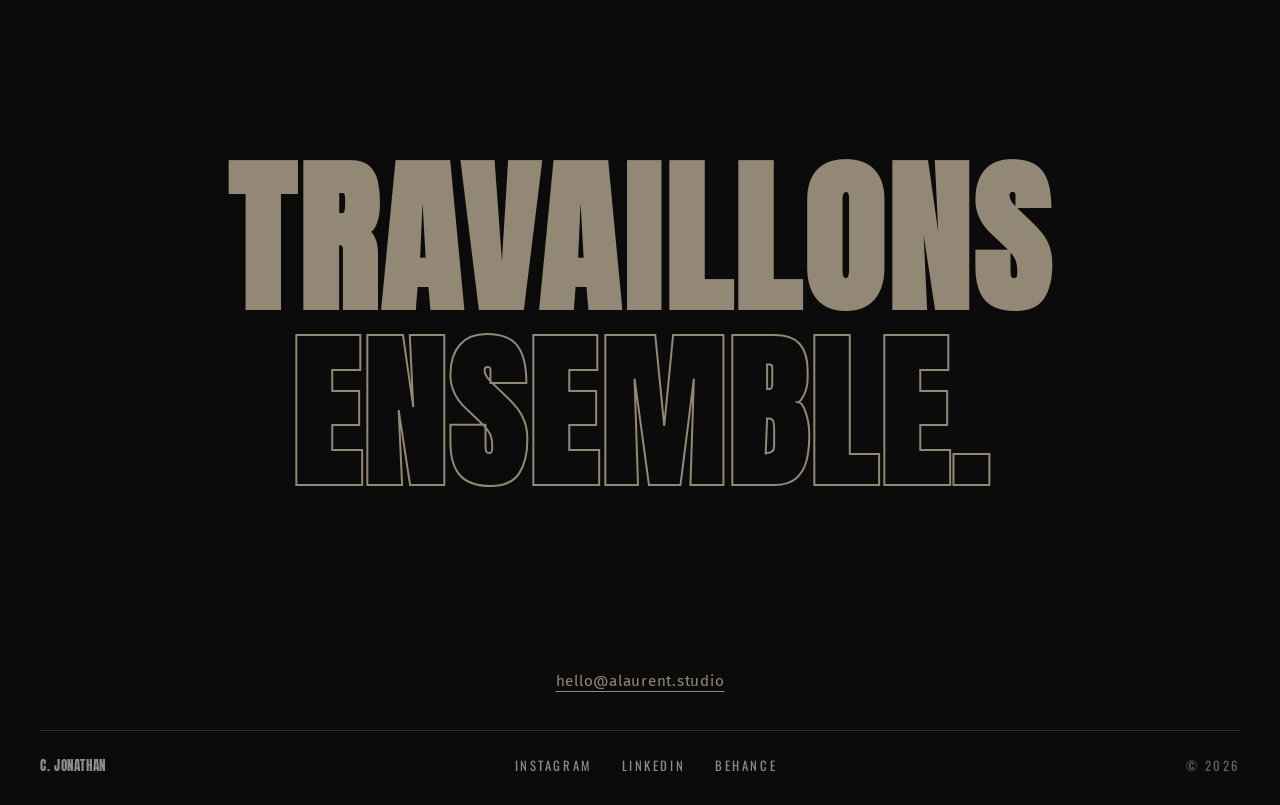
==== commit 4884fc14: "amélioration" ====
--- a/index.html
+++ b/index.html
@@ -77,8 +77,17 @@
         <div id="projets" class="projet">
             <div class="hautpage01">
                 <p class="titre02">Projets sélectionnés</p>
+                <button type="button" class="projectfilters-toggle" aria-controls="project-filters" aria-expanded="false">
+                    <span class="projectfilters-toggle__label">Catégories</span>
+                    <span class="projectfilters-toggle__icon" aria-hidden="true">
+                        <span></span>
+                        <span></span>
+                        <span></span>
+                    </span>
+                </button>
                 <nav class="nav03">
-                    <ul>
+                    <button type="button" class="projectfilters-close" aria-label="Fermer les catégories">Fermer</button>
+                    <ul id="project-filters">
                         <li><button type="button" class="projectfilter is-active" data-filter="all">Tous</button></li>
                         <li><button type="button" class="projectfilter"
                                 data-filter="professionnel">Professionnel</button></li>
--- a/component/portfolio.css
+++ b/component/portfolio.css
@@ -15,6 +15,7 @@
     justify-content: space-between; 
     gap: 20px;
     width: 100%;
+    position: relative;
     border-bottom: 1px solid rgba(0, 0, 0, 0.1);
 }
 
@@ -47,6 +48,39 @@
     -webkit-overflow-scrolling: touch; 
     -ms-overflow-style: none;
     scrollbar-width: none;
+}
+
+.projectfilters-close {
+    display: none;
+}
+
+.projectfilters-toggle {
+    display: none;
+    align-items: center;
+    justify-content: space-between;
+    gap: 14px;
+    border: 1px solid rgba(0, 0, 0, 0.18);
+    background: rgba(255, 255, 255, 0.35);
+    padding: 12px 14px;
+    color: #000000;
+    font-family: 'Anton', 'Bebas Neue', sans-serif;
+    font-size: 0.8rem;
+    letter-spacing: 0.18em;
+    text-transform: uppercase;
+    cursor: pointer;
+}
+
+.projectfilters-toggle__icon {
+    display: inline-flex;
+    flex-direction: column;
+    gap: 4px;
+}
+
+.projectfilters-toggle__icon span {
+    width: 18px;
+    height: 2px;
+    background: currentColor;
+    display: block;
 }
 
 .nav03::-webkit-scrollbar {
@@ -261,6 +295,102 @@
     }
 }
 
+@media (max-width: 760px) {
+    .hautpage01 {
+        padding: 24px 16px;
+        flex-wrap: wrap;
+        align-items: center;
+        justify-content: space-between;
+        gap: 14px;
+    }
+
+    .titre02 {
+        flex: 1 1 auto;
+        min-width: 0;
+    }
+
+    .projectfilters-toggle {
+        display: inline-flex;
+        order: 2;
+        margin-left: auto;
+    }
+
+    .nav03 {
+        order: 3;
+        display: none;
+        align-items: center;
+        justify-content: center;
+        position: fixed;
+        inset: 0;
+        z-index: 120;
+        overflow: hidden;
+        white-space: normal;
+        padding: 24px;
+        background: rgba(19, 15, 10, 0.58);
+        backdrop-filter: blur(6px);
+        -webkit-backdrop-filter: blur(6px);
+        opacity: 0;
+        transition: opacity 0.28s ease;
+    }
+
+    .nav03.is-open {
+        display: flex;
+        opacity: 1;
+    }
+
+    .nav03 ul {
+        width: min(92vw, 380px);
+        flex-direction: column;
+        align-items: stretch;
+        justify-content: flex-start;
+        gap: 10px;
+        padding: 20px;
+        background: #f7f4ee;
+        border: 1px solid rgba(0, 0, 0, 0.12);
+        box-shadow: 0 28px 60px rgba(0, 0, 0, 0.25);
+        transform: translateY(18px) scale(0.98);
+        opacity: 0;
+        transition: transform 0.28s ease, opacity 0.28s ease;
+    }
+
+    .nav03.is-open ul {
+        transform: translateY(0) scale(1);
+        opacity: 1;
+    }
+
+    .projectfilters-close {
+        display: inline-flex;
+        align-self: flex-end;
+        margin-bottom: 16px;
+        border: 1px solid rgba(0, 0, 0, 0.15);
+        background: rgba(255, 255, 255, 0.55);
+        color: #1f1b16;
+        font-family: 'Anton', 'Bebas Neue', sans-serif;
+        font-size: 0.7rem;
+        letter-spacing: 0.16em;
+        text-transform: uppercase;
+        padding: 10px 12px;
+        cursor: pointer;
+    }
+
+    .nav03 ul::before {
+        content: "Catégories";
+        display: block;
+        margin-bottom: 6px;
+        font-family: 'Fira Sans', 'Montserrat', sans-serif;
+        font-size: 0.72rem;
+        letter-spacing: 0.18em;
+        text-transform: uppercase;
+        color: #6d655a;
+    }
+
+    .nav03 button {
+        width: 100%;
+        text-align: left;
+        padding: 12px 14px;
+    }
+}
+
 .projectcard {
     opacity: 0;
     transition: transform 0.7s cubic-bezier(0.16, 1, 0.3, 1), opacity 0.7s ease-out;
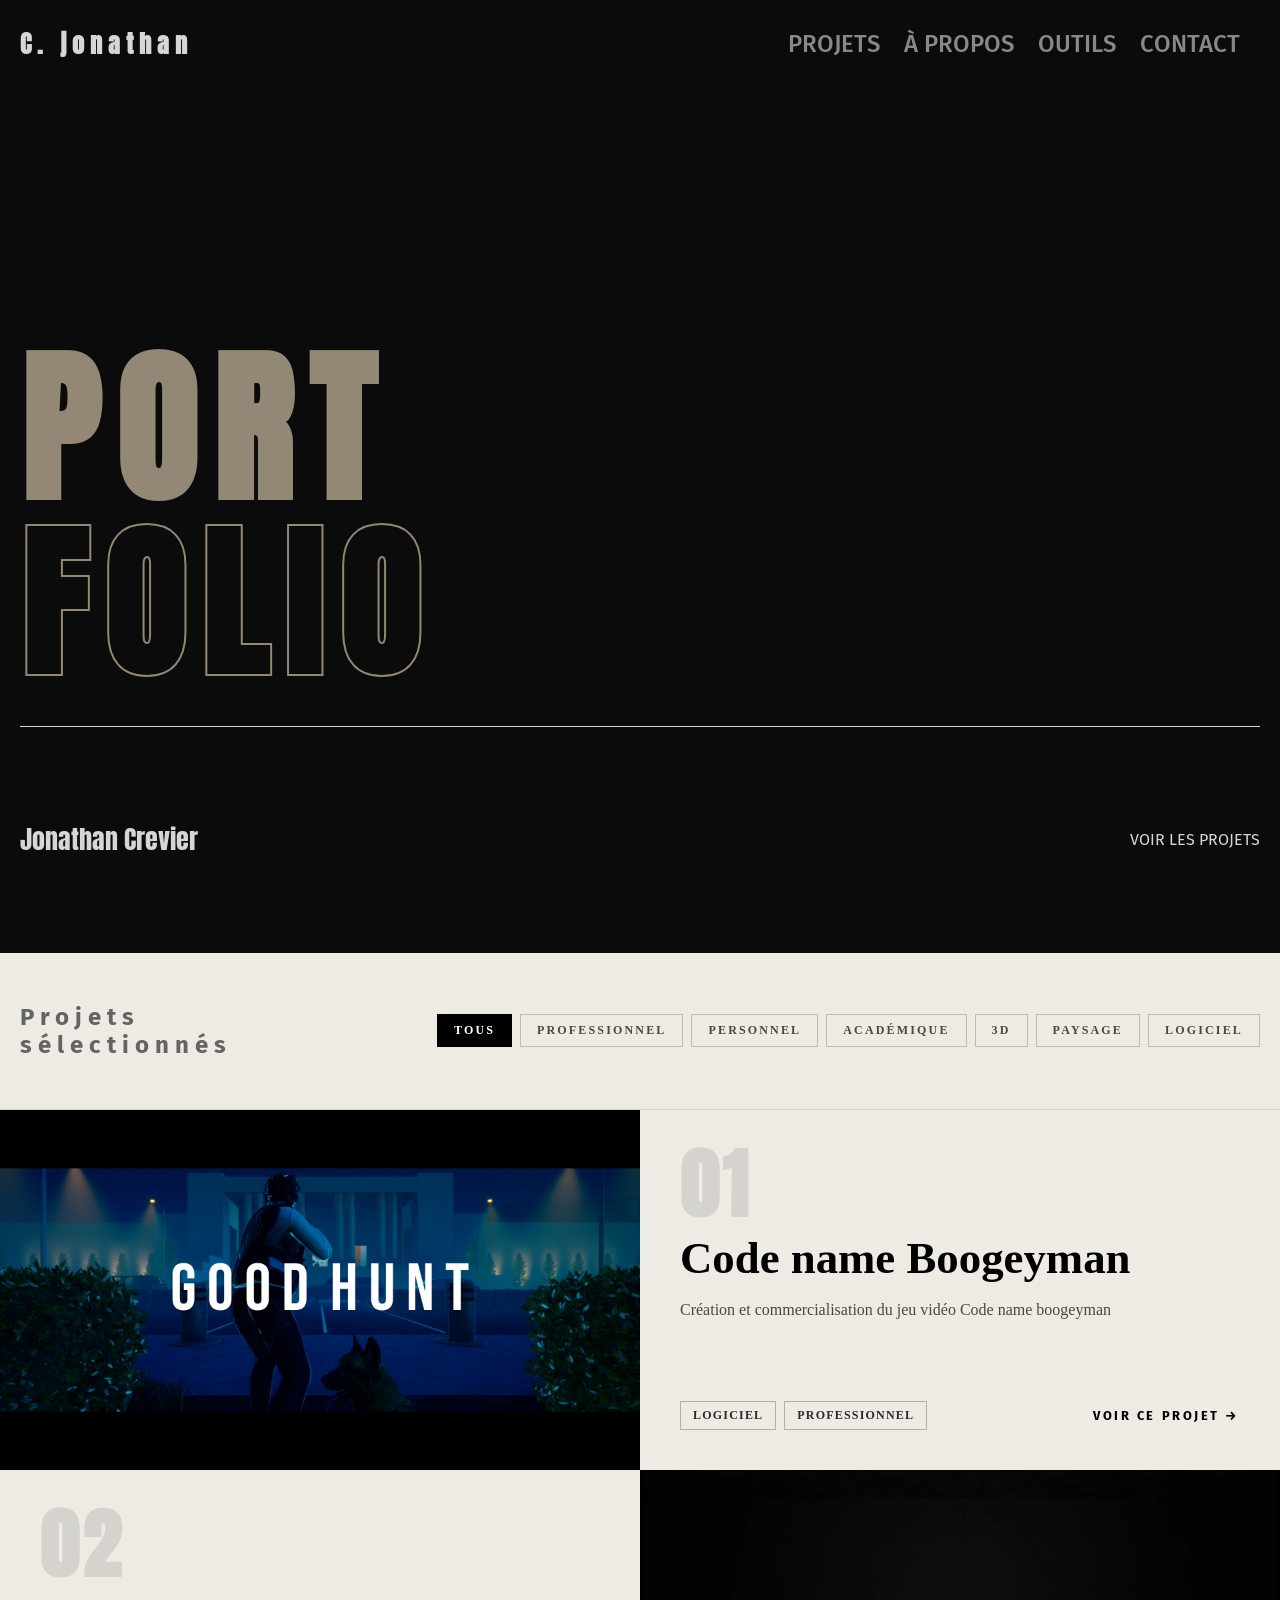
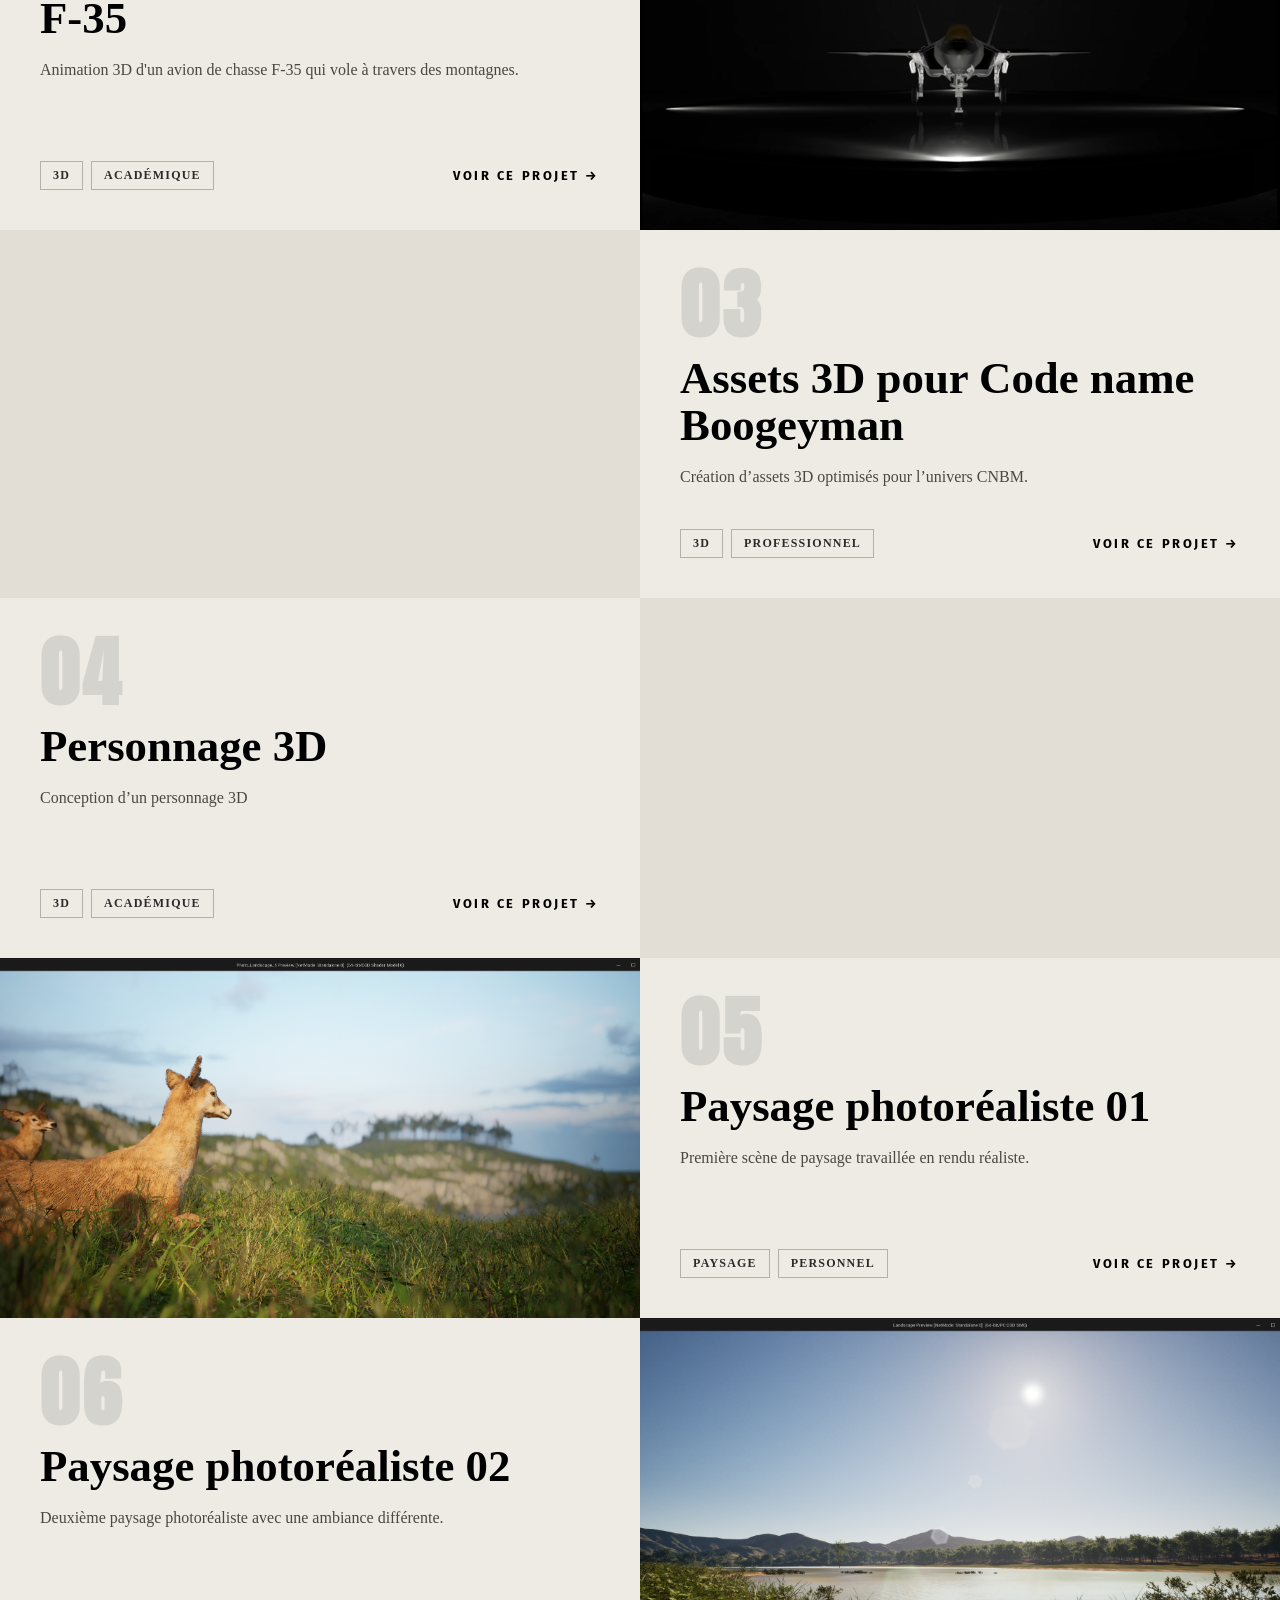
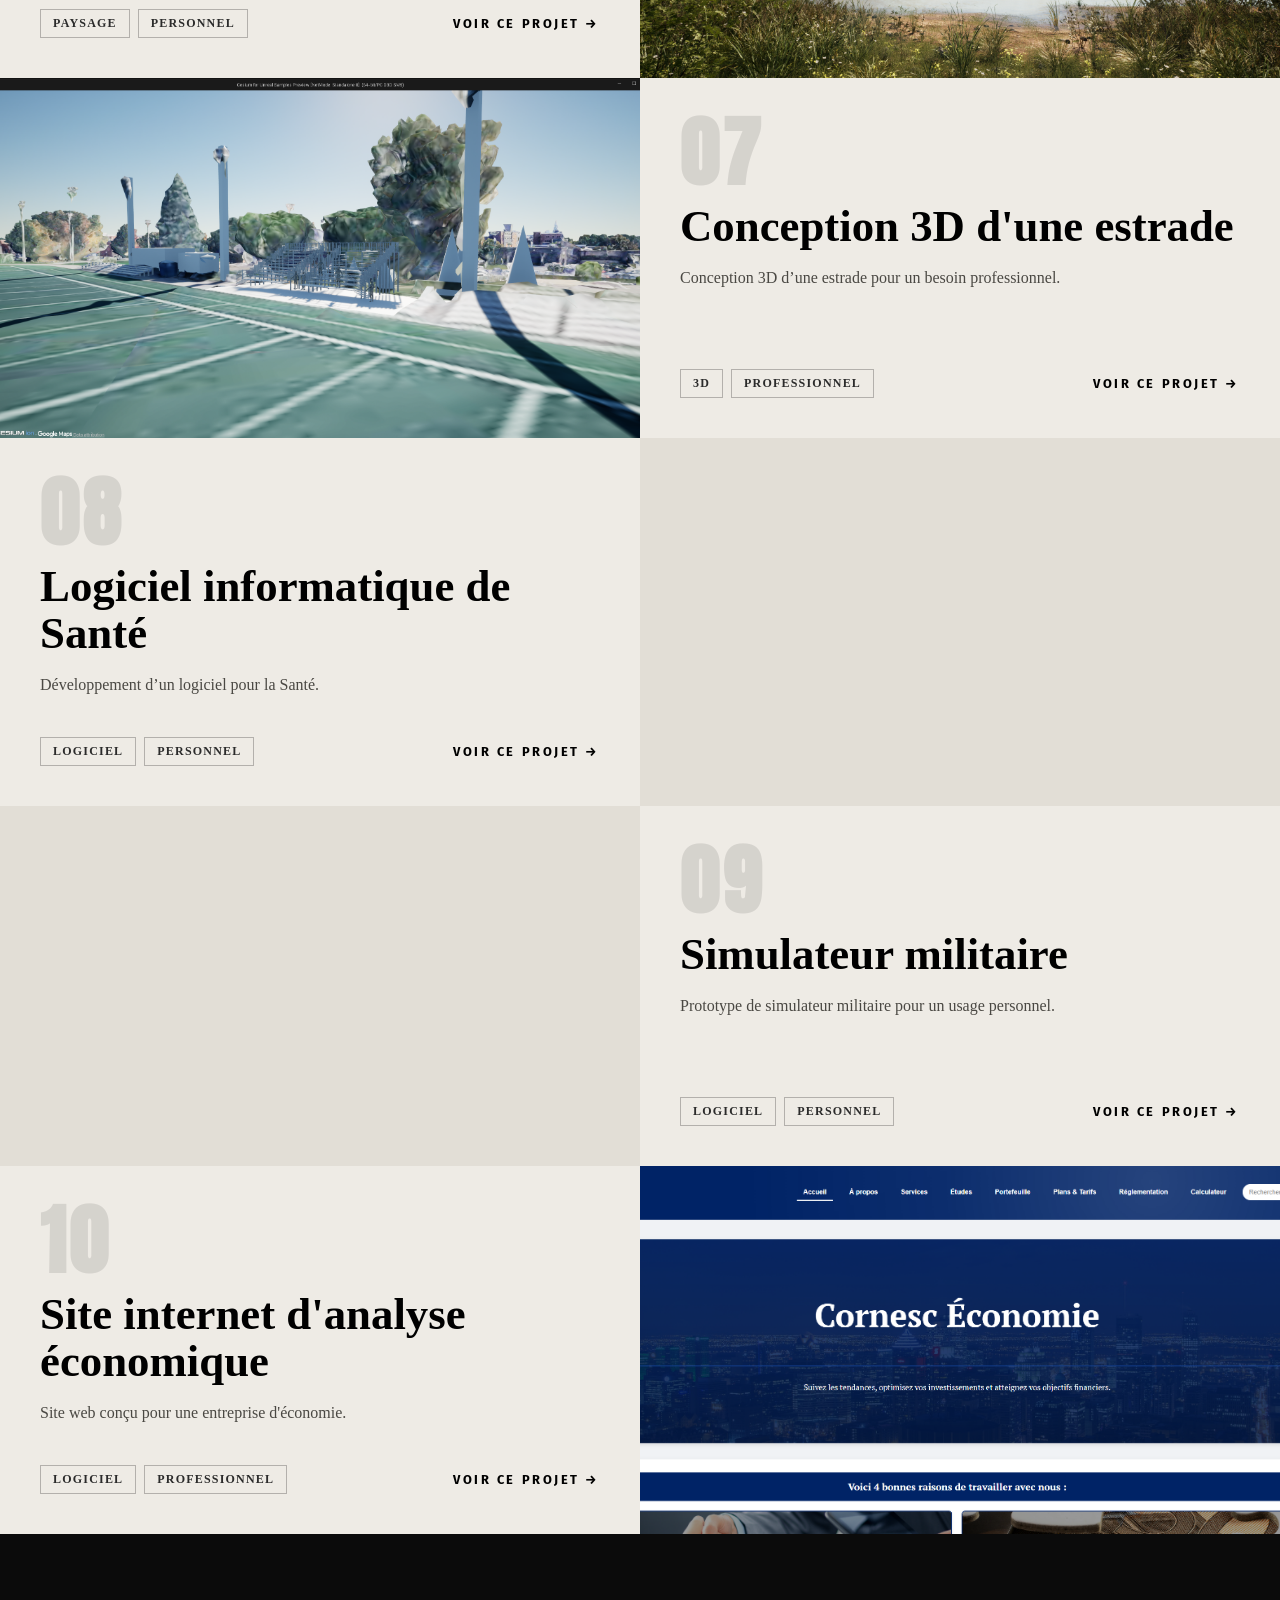
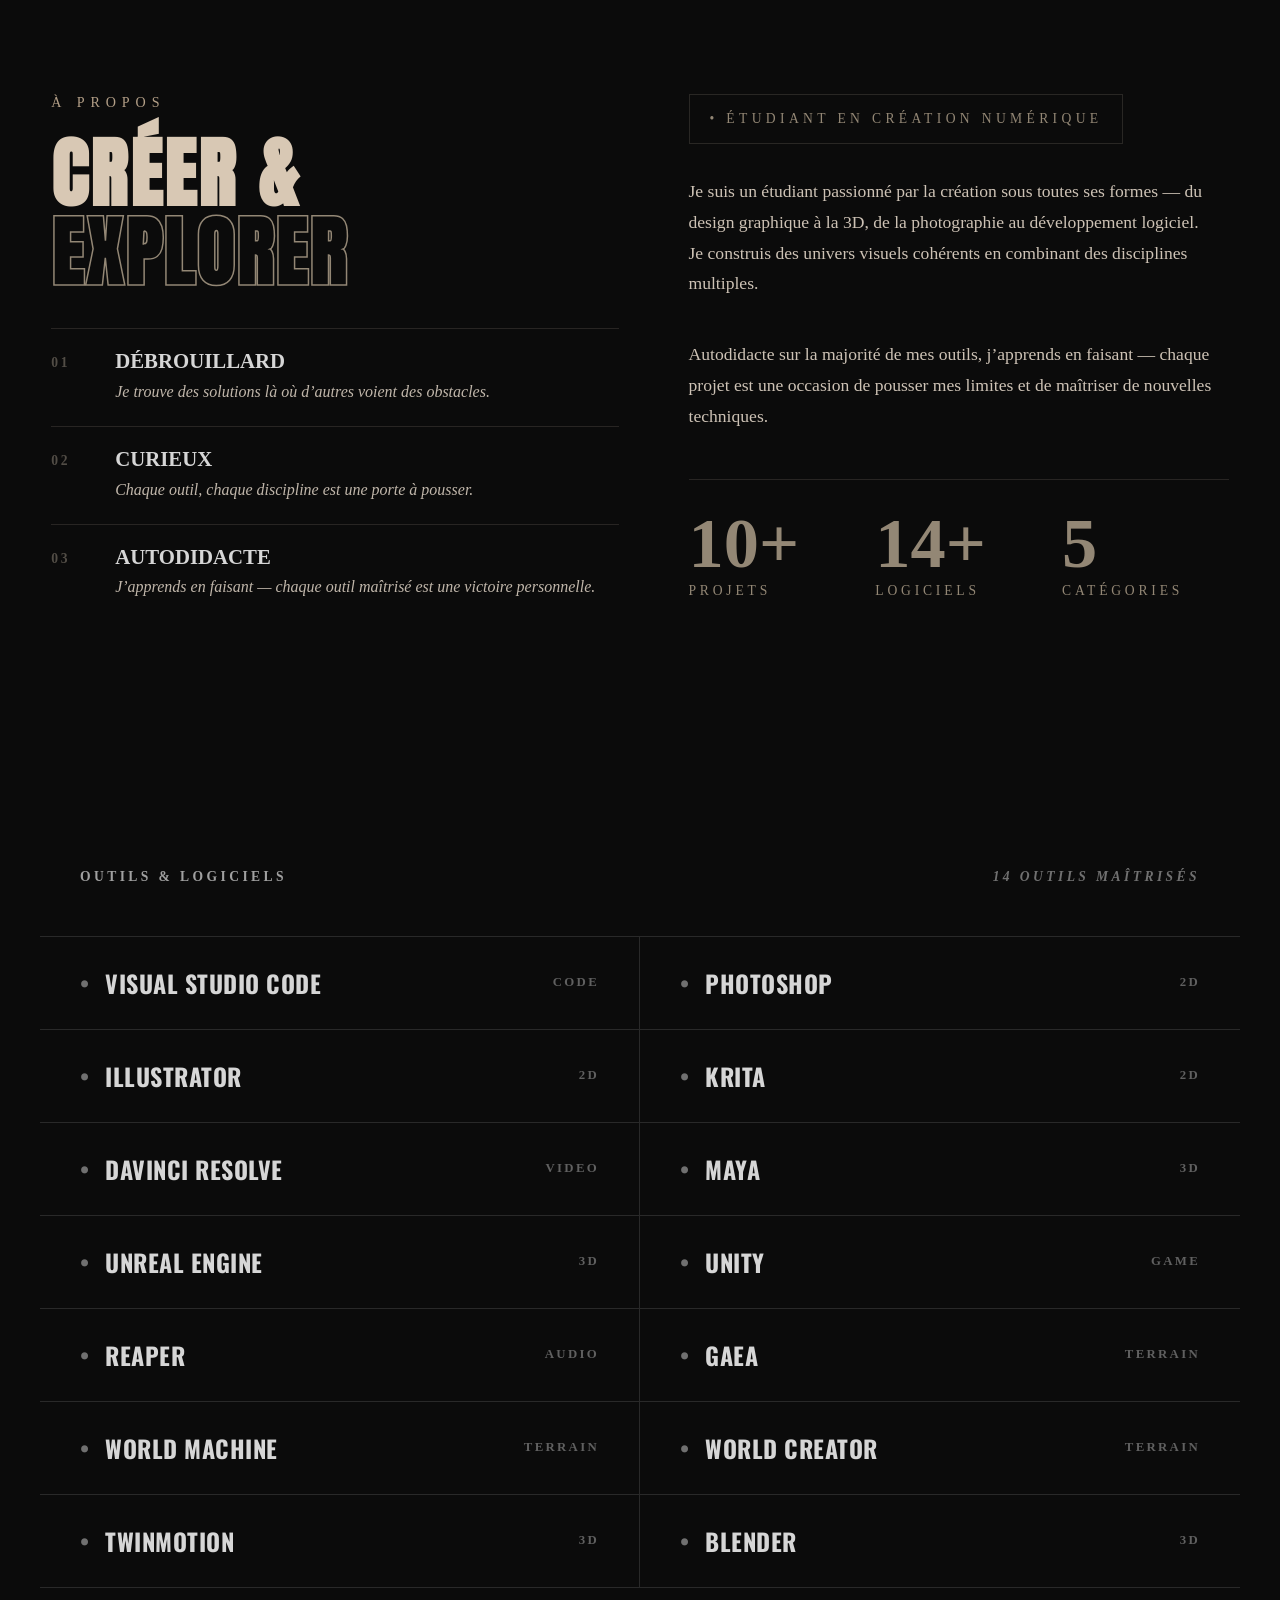
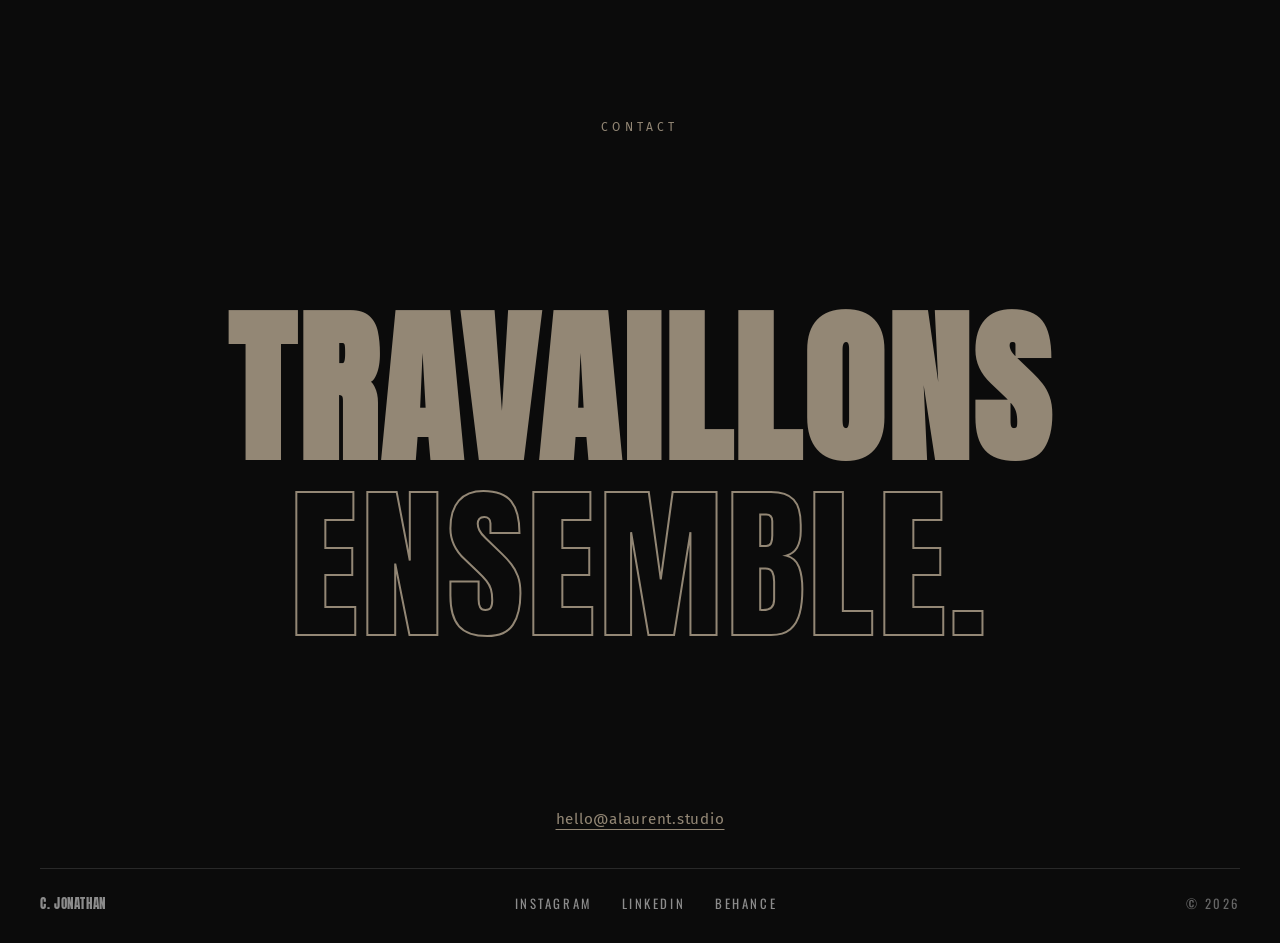
==== commit bc91edf2: "sémantique" ====
--- a/index.html
+++ b/index.html
@@ -47,12 +47,11 @@
         </div>
     </header>
 
-    <herosection>
+            <section class="hero" aria-labelledby="hero-title">
         <div class="background02">
 
             <div class="presentation">
-                <p class="titre03">PORT</p>
-                <p class="titre04">FOLIO</p>
+                        <h1 class="titre03" id="hero-title">PORT <span class="titre04">FOLIO</span></h1>
             </div>
 
             <div class="separation01"></div>
@@ -63,20 +62,18 @@
                 </div>
 
                 <div class="button01">
-                    <button>
-                        <p>VOIR LES PROJETS</p>
-                    </button>
+                            <a href="#projets">VOIR LES PROJETS</a>
                 </div>
             </div>
 
         </div>
-    </herosection>
+            </section>
 
     <main class="main">
 
-        <div id="projets" class="projet">
-            <div class="hautpage01">
-                <p class="titre02">Projets sélectionnés</p>
+                <section id="projets" class="projet" aria-labelledby="projets-title">
+                    <header class="hautpage01">
+                        <h2 class="titre02" id="projets-title">Projets sélectionnés</h2>
                 <button type="button" class="projectfilters-toggle" aria-controls="project-filters" aria-expanded="false">
                     <span class="projectfilters-toggle__label">Catégories</span>
                     <span class="projectfilters-toggle__icon" aria-hidden="true">
@@ -99,16 +96,16 @@
                         <li><button type="button" class="projectfilter" data-filter="logiciel">Logiciel</button></li>
                     </ul>
                 </nav>
-            </div>
+            </header>
             <div class="listeprojet"></div>
-        </div>
-
-        <section id="propos" class="propos">
+        </section>
+
+        <section id="propos" class="propos" aria-labelledby="propos-title">
             <div class="propos__inner">
                 <div class="propos__left">
                     <p class="propos__eyebrow">À PROPOS</p>
 
-                    <h2 class="propos__title">
+                    <h2 class="propos__title" id="propos-title">
                         <span>CRÉER &</span>
                         <span>EXPLORER</span>
                     </h2>
@@ -164,11 +161,11 @@
             </div>
         </section>
 
-        <div id="outils" class="outils">
-            <div class="hautpage02">
-                <p class="titre05">Outils & Logiciels</p>
+        <section id="outils" class="outils" aria-labelledby="outils-title">
+            <header class="hautpage02">
+                <h2 class="titre05" id="outils-title">Outils & Logiciels</h2>
                 <p class="titre06">14 outils maîtrisés</p>
-            </div>
+            </header>
             <div class="listeoutils">
                 <ul class="listeoutilsG">
                     <li><span class="toolname">Visual Studio Code</span><span class="toolcategory">Code</span></li>
@@ -190,16 +187,15 @@
                     <li><span class="toolname">Blender</span><span class="toolcategory">3D</span></li>
                 </ul>
             </div>
-
-        </div>
-
-        <section id="contact" class="contact">
-            <span class="contact__subtitle">CONTACT</span>
-
-            <div class="contact__title-container">
-                <h2 class="contact__title contact__title--filled">TRAVAILLONS</h2>
-                <h2 class="contact__title contact__title--outlined">ENSEMBLE.</h2>
-            </div>
+        </section>
+
+        <section id="contact" class="contact" aria-labelledby="contact-title">
+            <p class="contact__subtitle">CONTACT</p>
+
+            <header class="contact__title-container">
+                <h2 class="contact__title contact__title--filled" id="contact-title">TRAVAILLONS</h2>
+                <p class="contact__title contact__title--outlined">ENSEMBLE.</p>
+            </header>
 
             <a href="mailto:hello@alaurent.studio" class="contact__email">hello@alaurent.studio</a>
         </section>
--- a/component/hero.css
+++ b/component/hero.css
@@ -1,7 +1,7 @@
 @import url('https://fonts.googleapis.com/css2?family=Anton&family=Bebas+Neue&display=swap');
 @import url('https://fonts.googleapis.com/css2?family=Fira+Sans:wght@300;400&family=Montserrat:wght@300;400&display=swap');
 
-herosection {
+.hero {
     display: block;
     background-color: #0b0b0b;
     padding: 260px 20px 0 20px; 
@@ -42,7 +42,12 @@
     word-break: break-word;
 }
 
+.titre03 {
+    display: block;
+}
+
 .titre04 {
+    display: block;
     color: transparent;
     -webkit-text-stroke: 2px #938775;
     margin-top: 12px;
@@ -92,7 +97,8 @@
     padding: 0;                     
 }
 
-.button01 button {
+.button01 button,
+.button01 a {
     border: 0;
     background: transparent;
     padding: 0;
@@ -101,9 +107,11 @@
     cursor: pointer;
     display: flex;
     align-items: center;
+    text-decoration: none;
 }
 
-.button01 button p {
+.button01 button p,
+.button01 a {
     margin: 0;
     line-height: 1;
 }
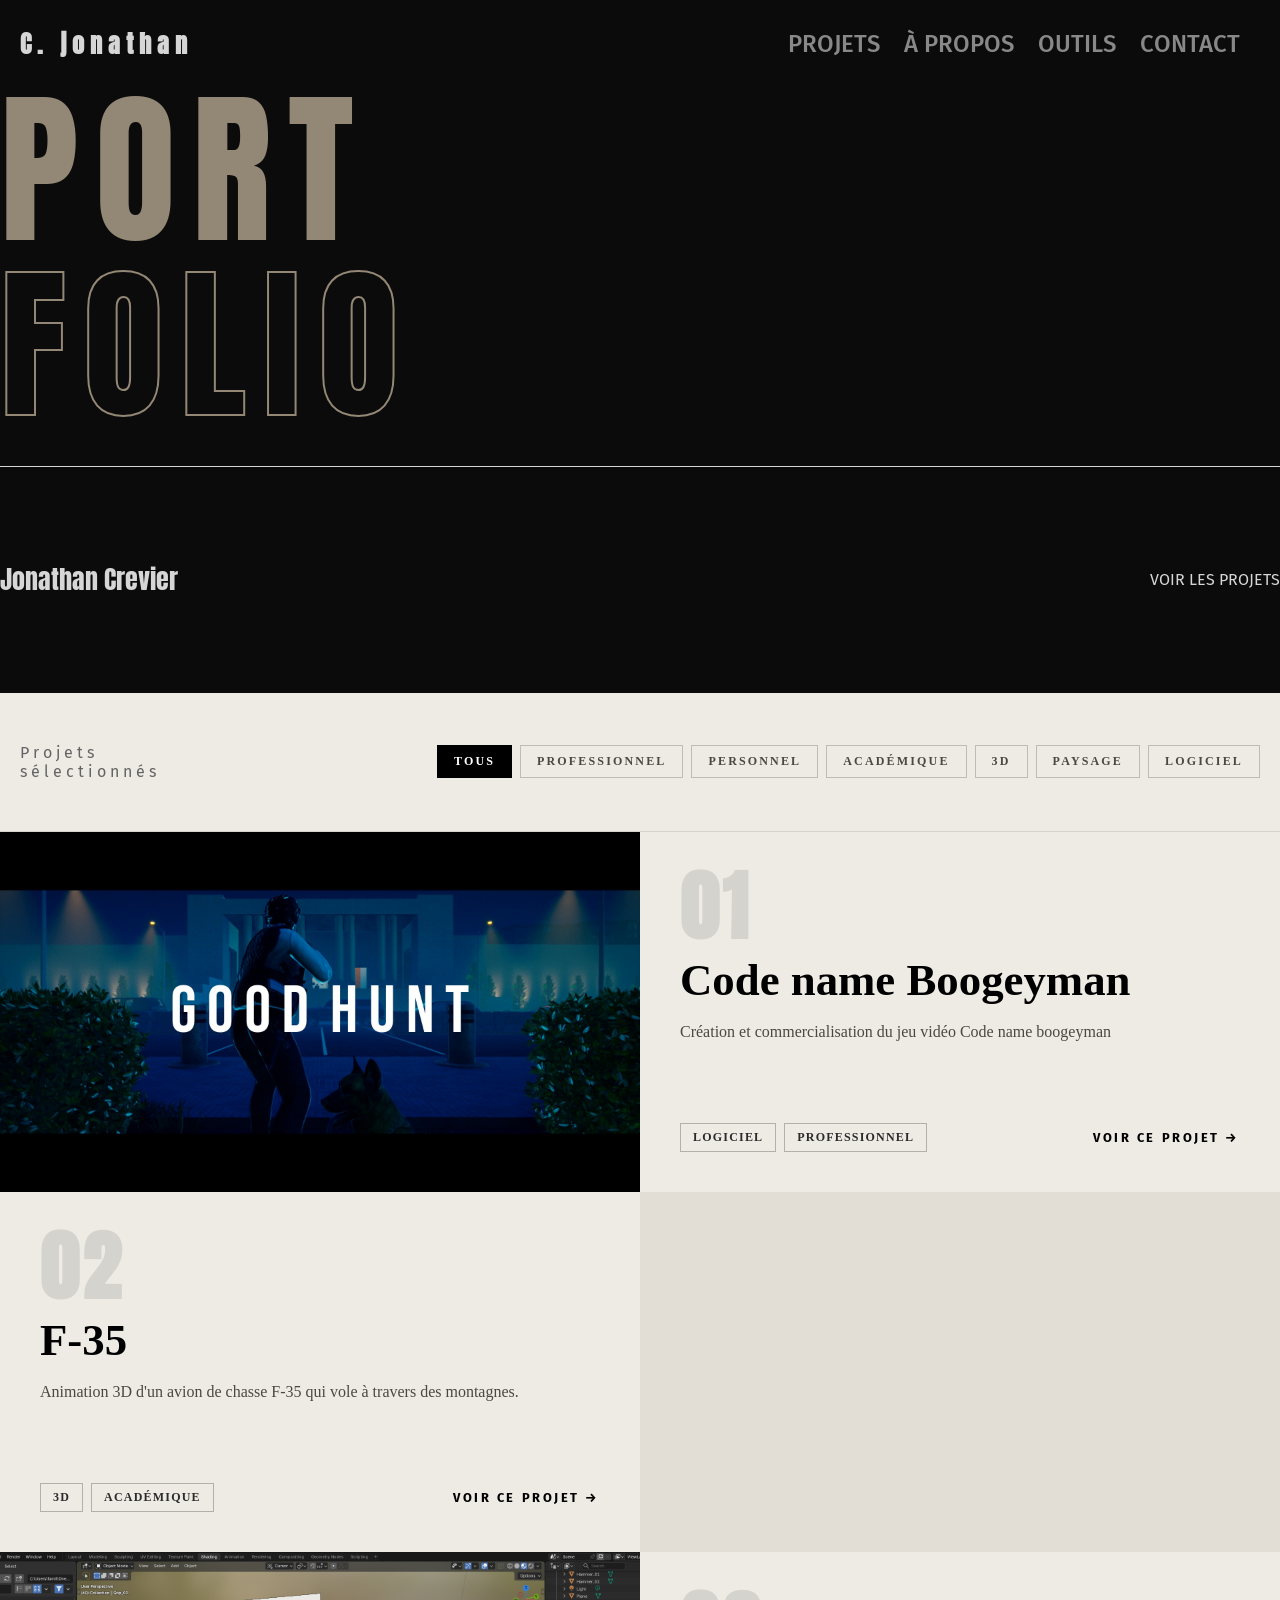
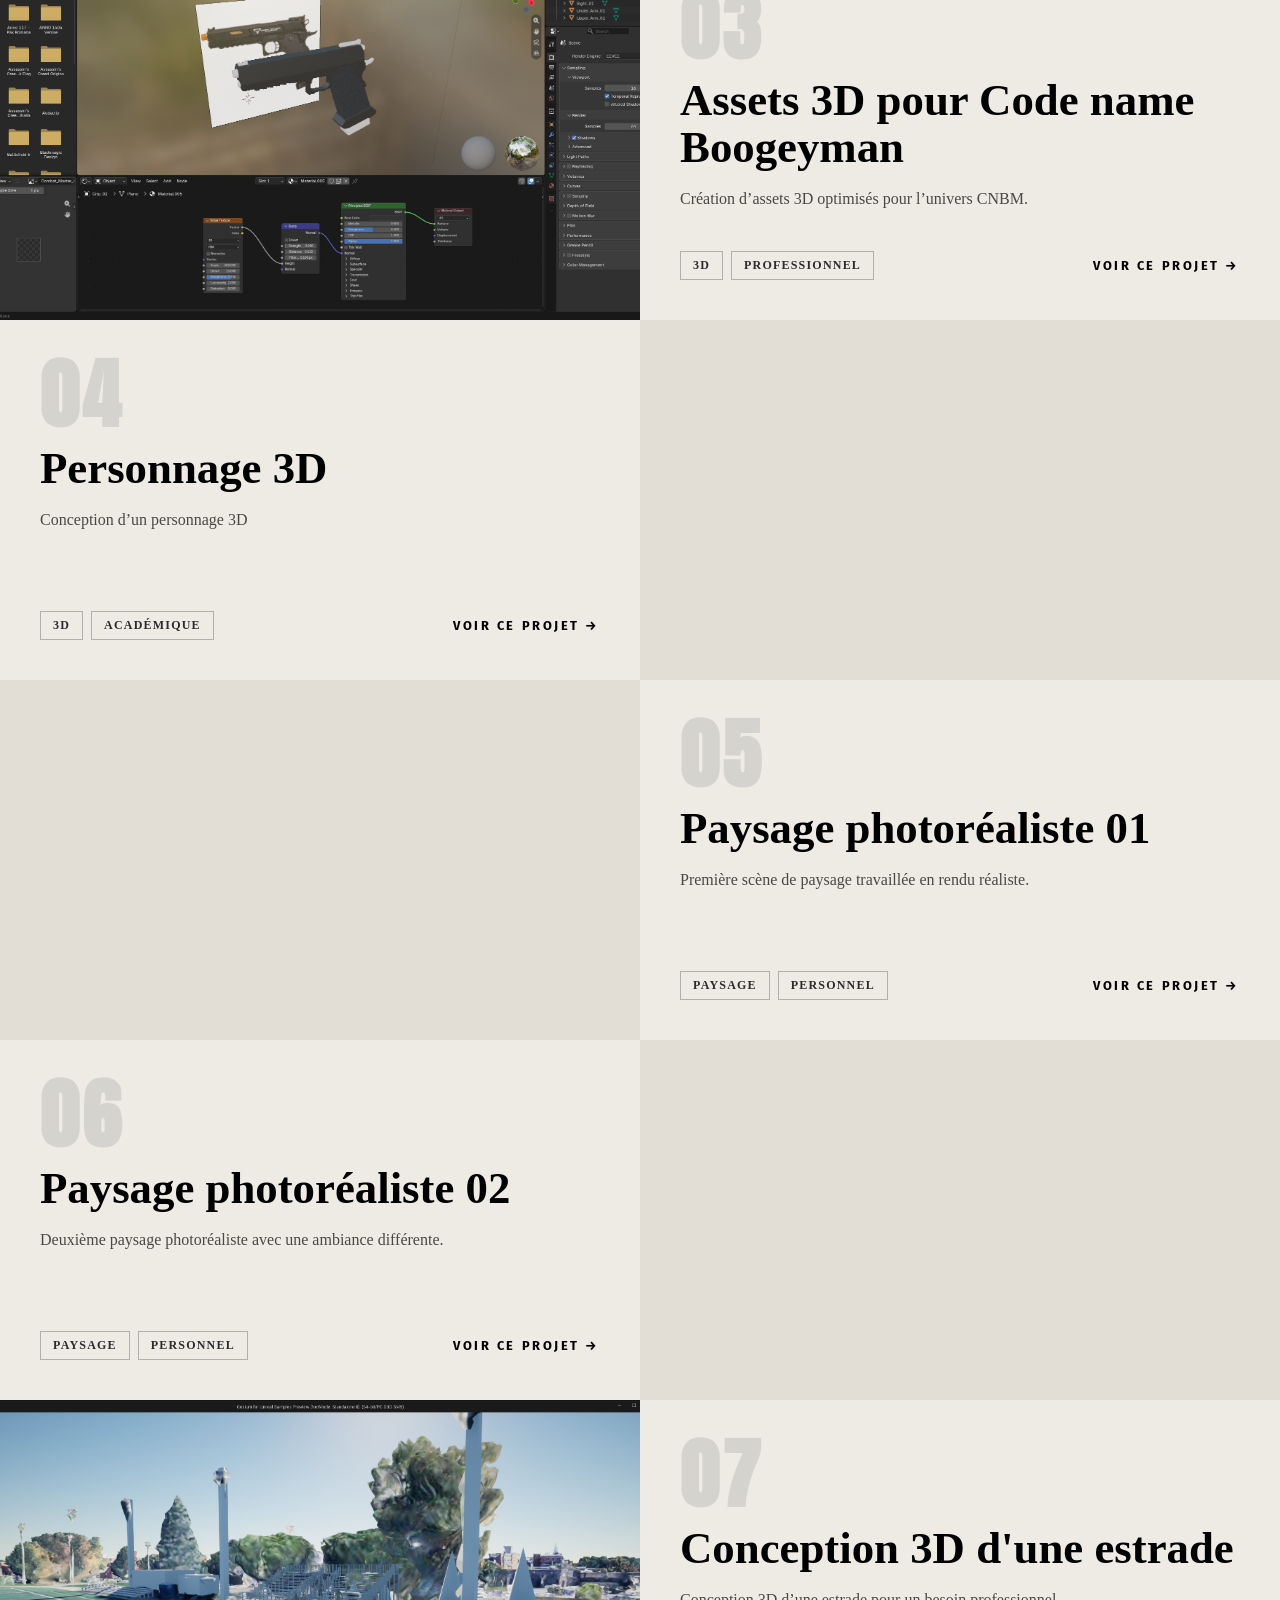
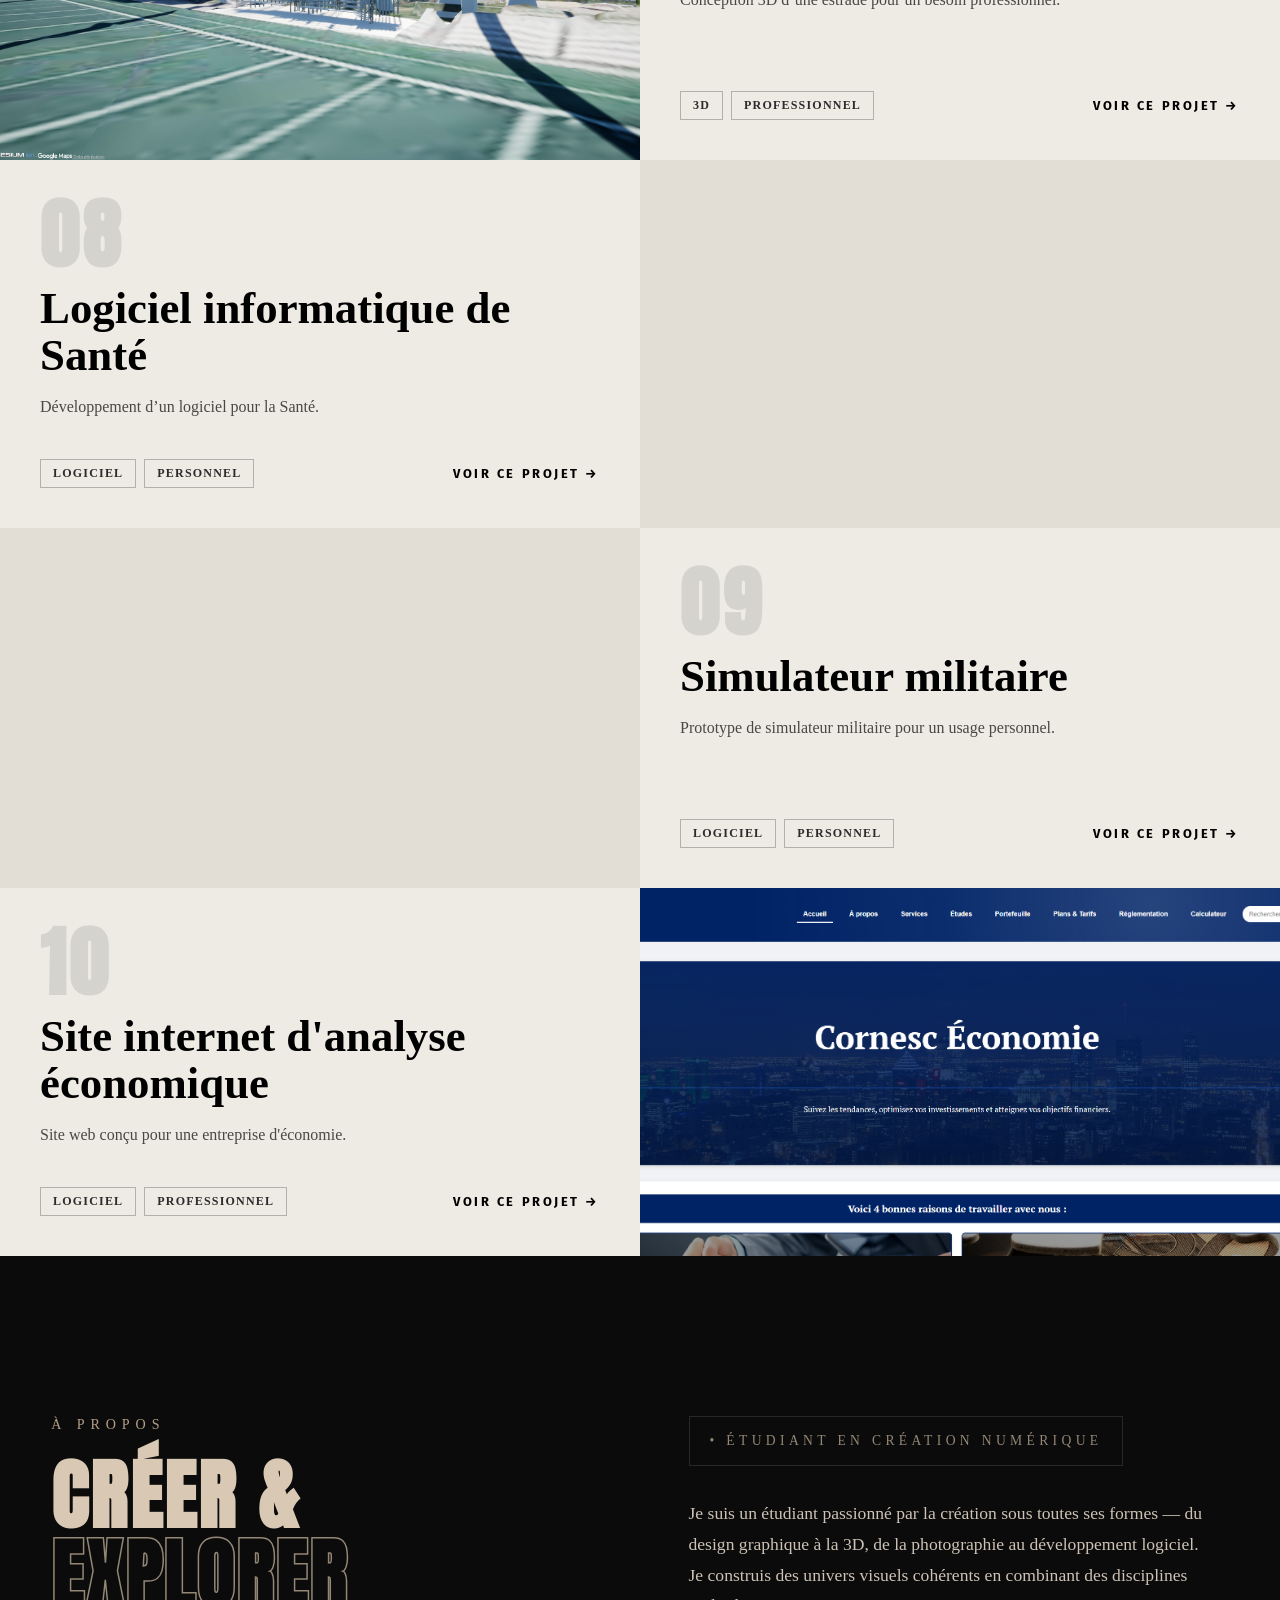
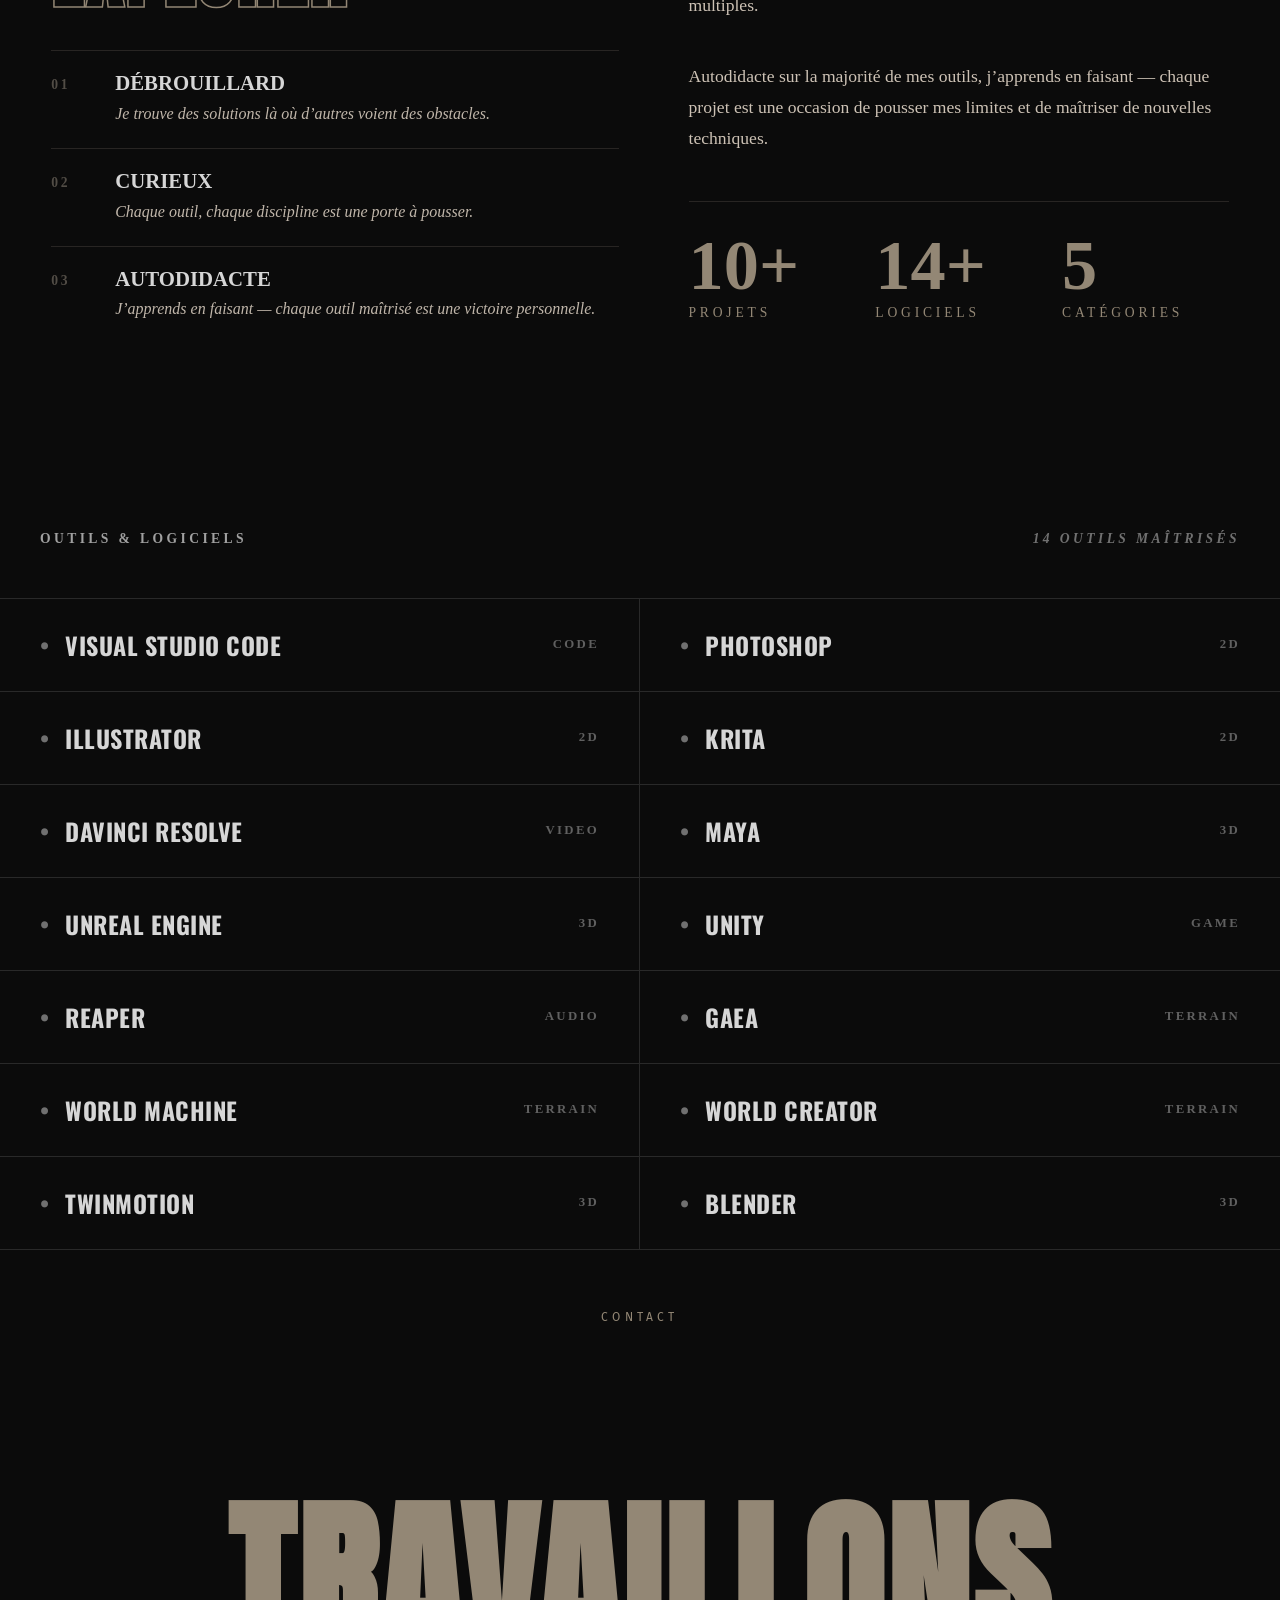
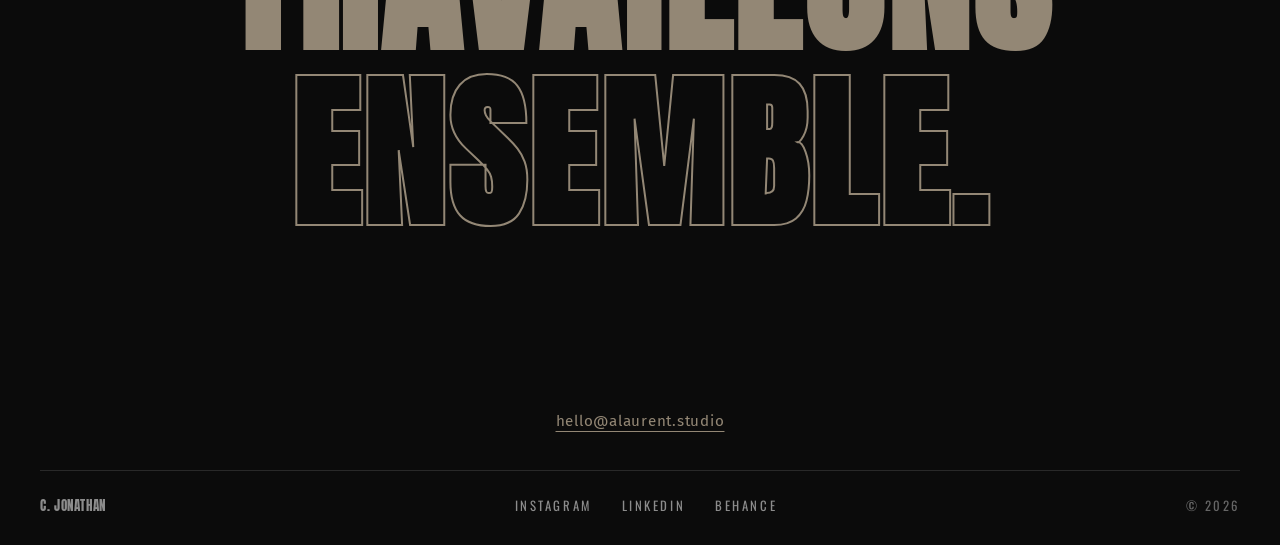
==== commit d4fb30fa: "modification" ====
--- a/index.html
+++ b/index.html
@@ -47,11 +47,12 @@
         </div>
     </header>
 
-            <section class="hero" aria-labelledby="hero-title">
+    <herosection>
         <div class="background02">
 
             <div class="presentation">
-                        <h1 class="titre03" id="hero-title">PORT <span class="titre04">FOLIO</span></h1>
+                <p class="titre03">PORT</p>
+                <p class="titre04">FOLIO</p>
             </div>
 
             <div class="separation01"></div>
@@ -62,18 +63,20 @@
                 </div>
 
                 <div class="button01">
-                            <a href="#projets">VOIR LES PROJETS</a>
-                </div>
-            </div>
-
-        </div>
-            </section>
+                    <button>
+                        <p>VOIR LES PROJETS</p>
+                    </button>
+                </div>
+            </div>
+
+        </div>
+    </herosection>
 
     <main class="main">
 
-                <section id="projets" class="projet" aria-labelledby="projets-title">
-                    <header class="hautpage01">
-                        <h2 class="titre02" id="projets-title">Projets sélectionnés</h2>
+        <div id="projets" class="projet">
+            <div class="hautpage01">
+                <p class="titre02">Projets sélectionnés</p>
                 <button type="button" class="projectfilters-toggle" aria-controls="project-filters" aria-expanded="false">
                     <span class="projectfilters-toggle__label">Catégories</span>
                     <span class="projectfilters-toggle__icon" aria-hidden="true">
@@ -96,16 +99,16 @@
                         <li><button type="button" class="projectfilter" data-filter="logiciel">Logiciel</button></li>
                     </ul>
                 </nav>
-            </header>
+            </div>
             <div class="listeprojet"></div>
-        </section>
-
-        <section id="propos" class="propos" aria-labelledby="propos-title">
+        </div>
+
+        <section id="propos" class="propos">
             <div class="propos__inner">
                 <div class="propos__left">
                     <p class="propos__eyebrow">À PROPOS</p>
 
-                    <h2 class="propos__title" id="propos-title">
+                    <h2 class="propos__title">
                         <span>CRÉER &</span>
                         <span>EXPLORER</span>
                     </h2>
@@ -161,11 +164,11 @@
             </div>
         </section>
 
-        <section id="outils" class="outils" aria-labelledby="outils-title">
-            <header class="hautpage02">
-                <h2 class="titre05" id="outils-title">Outils & Logiciels</h2>
+        <div id="outils" class="outils">
+            <div class="hautpage02">
+                <p class="titre05">Outils & Logiciels</p>
                 <p class="titre06">14 outils maîtrisés</p>
-            </header>
+            </div>
             <div class="listeoutils">
                 <ul class="listeoutilsG">
                     <li><span class="toolname">Visual Studio Code</span><span class="toolcategory">Code</span></li>
@@ -187,15 +190,16 @@
                     <li><span class="toolname">Blender</span><span class="toolcategory">3D</span></li>
                 </ul>
             </div>
-        </section>
-
-        <section id="contact" class="contact" aria-labelledby="contact-title">
-            <p class="contact__subtitle">CONTACT</p>
-
-            <header class="contact__title-container">
-                <h2 class="contact__title contact__title--filled" id="contact-title">TRAVAILLONS</h2>
-                <p class="contact__title contact__title--outlined">ENSEMBLE.</p>
-            </header>
+
+        </div>
+
+        <section id="contact" class="contact">
+            <span class="contact__subtitle">CONTACT</span>
+
+            <div class="contact__title-container">
+                <h2 class="contact__title contact__title--filled">TRAVAILLONS</h2>
+                <h2 class="contact__title contact__title--outlined">ENSEMBLE.</h2>
+            </div>
 
             <a href="mailto:hello@alaurent.studio" class="contact__email">hello@alaurent.studio</a>
         </section>
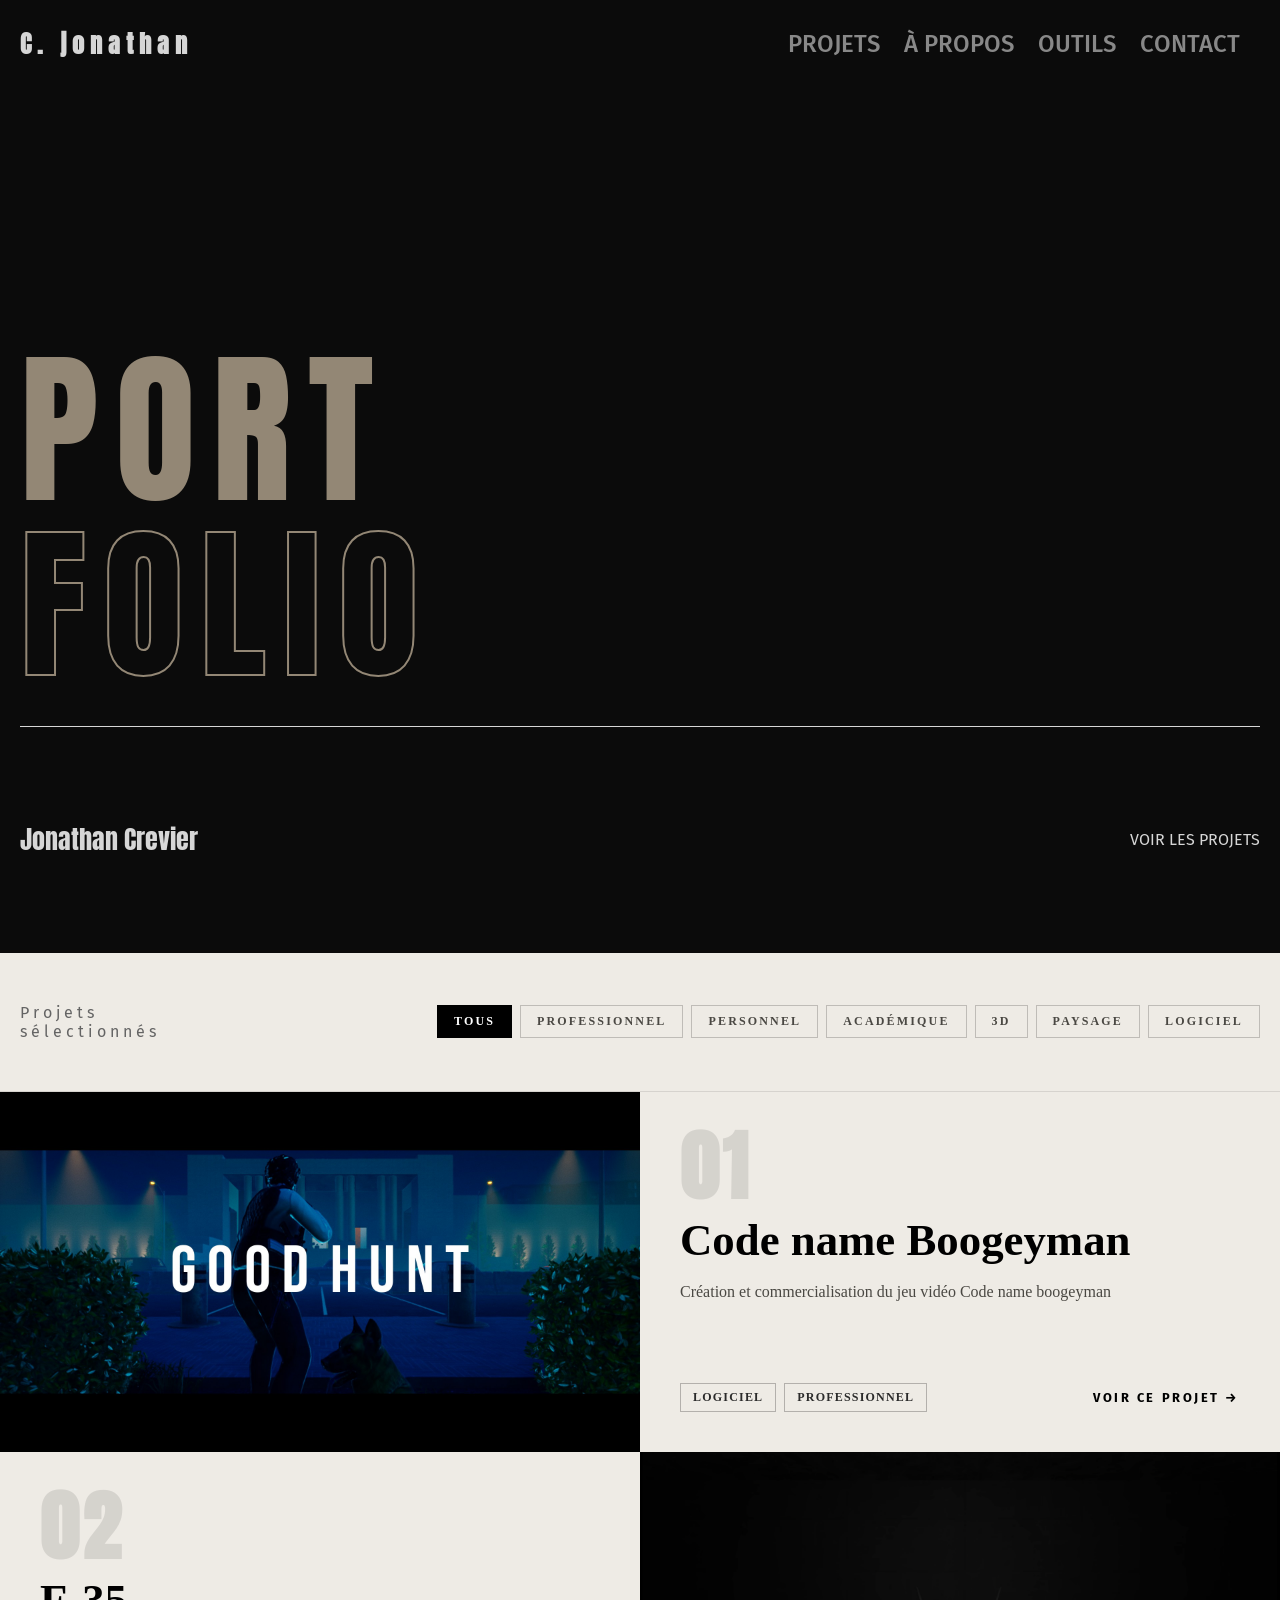
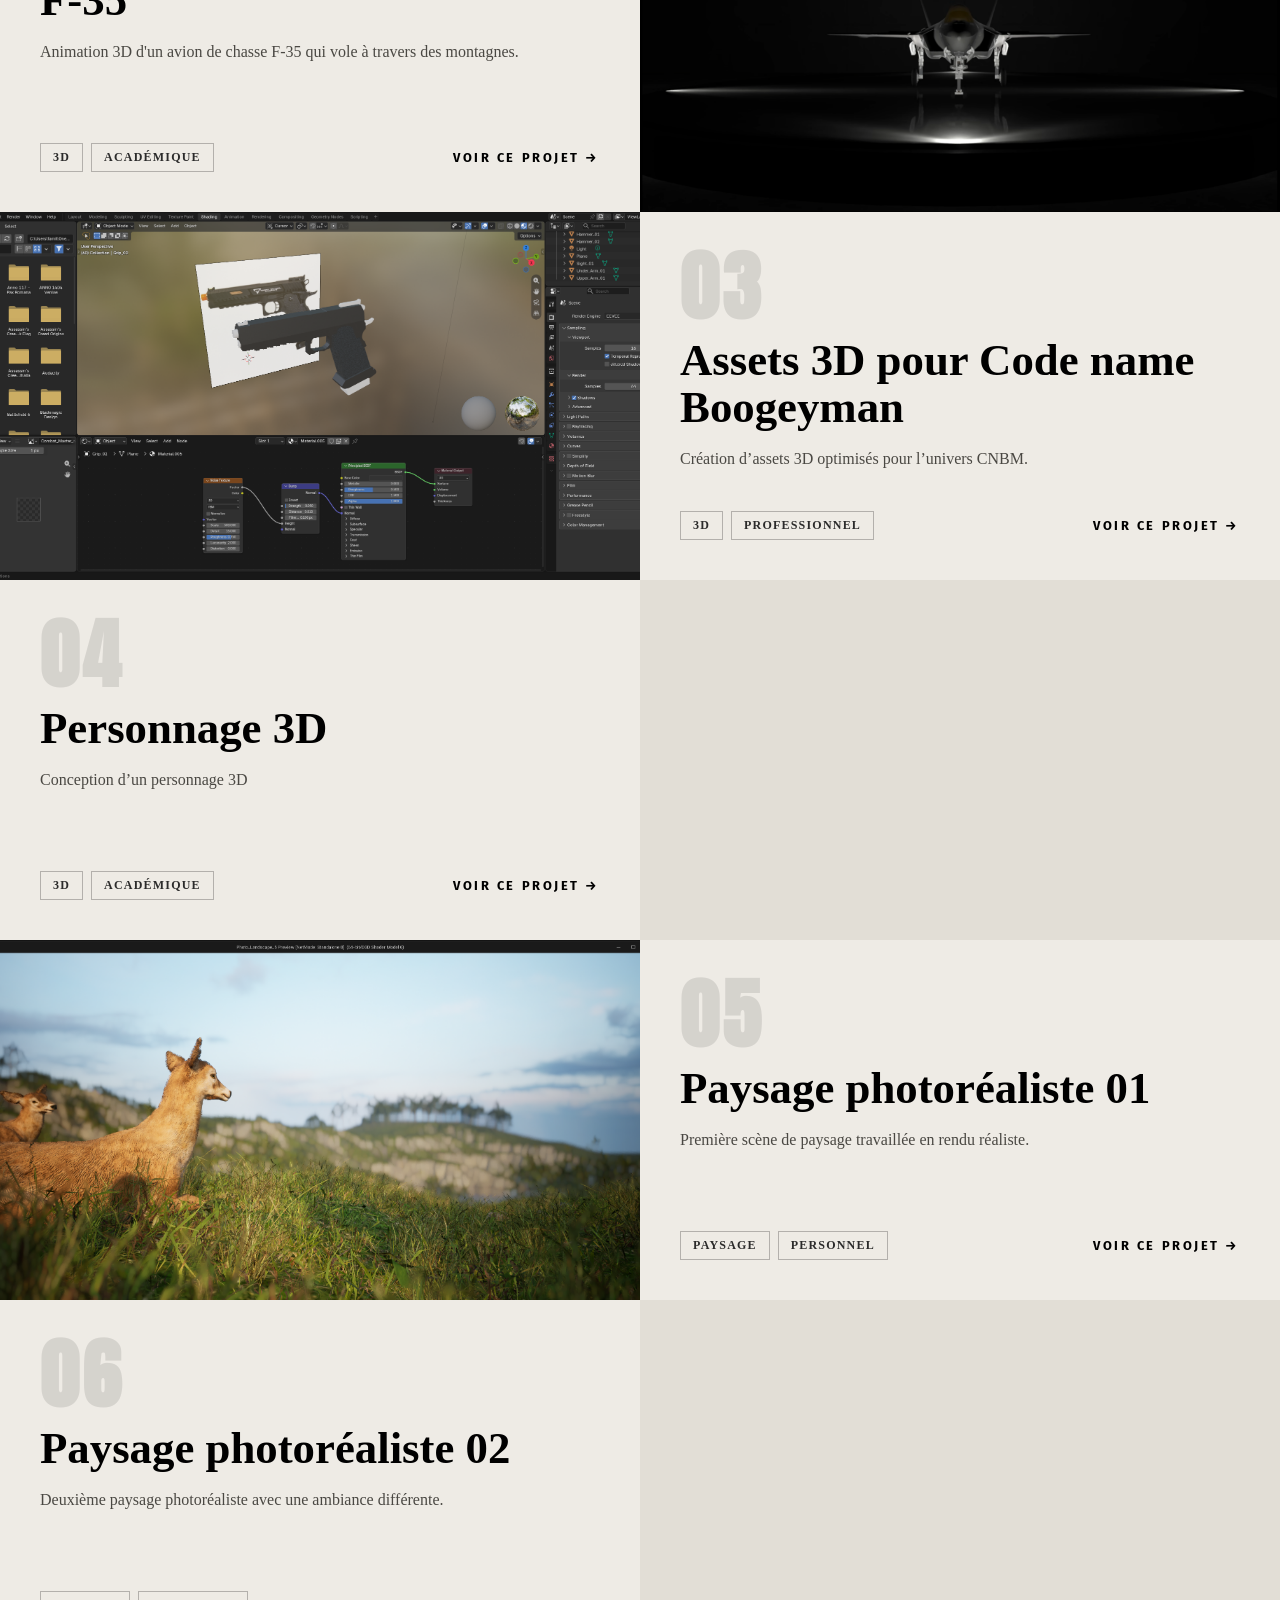
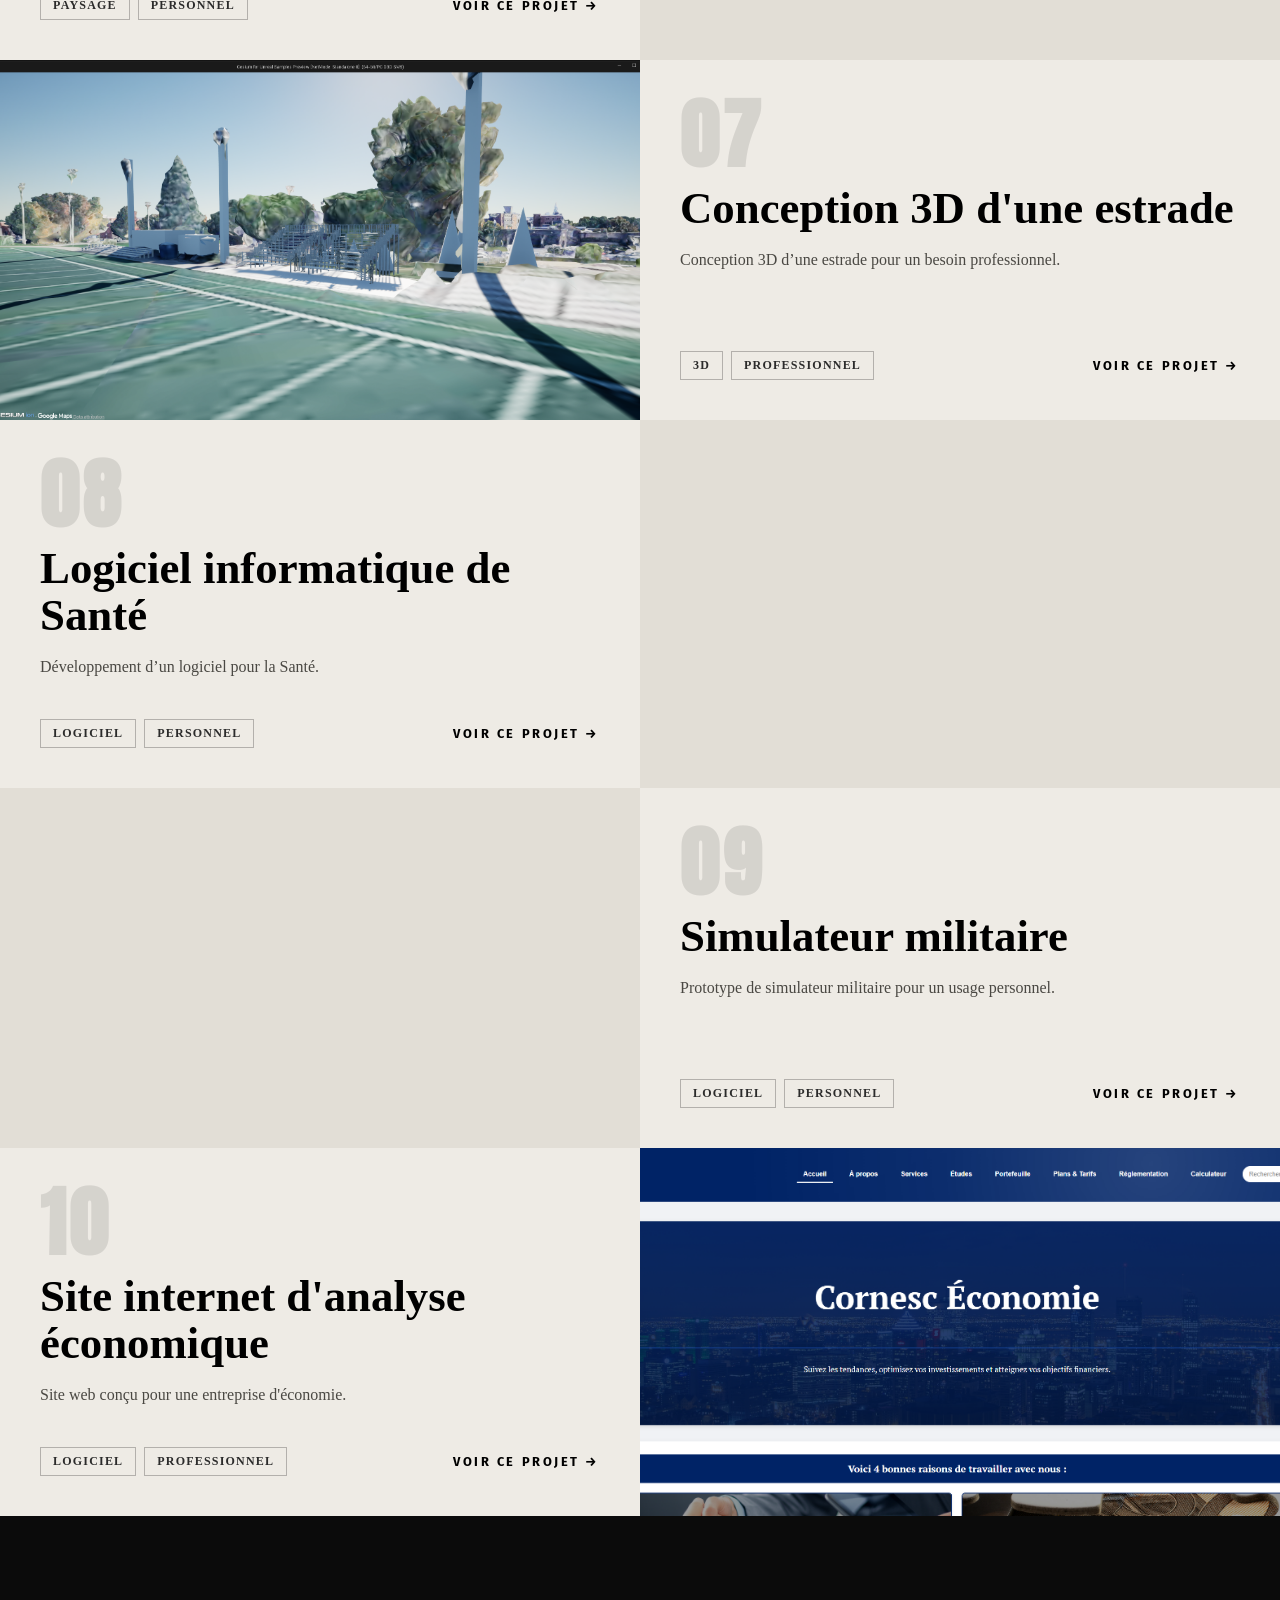
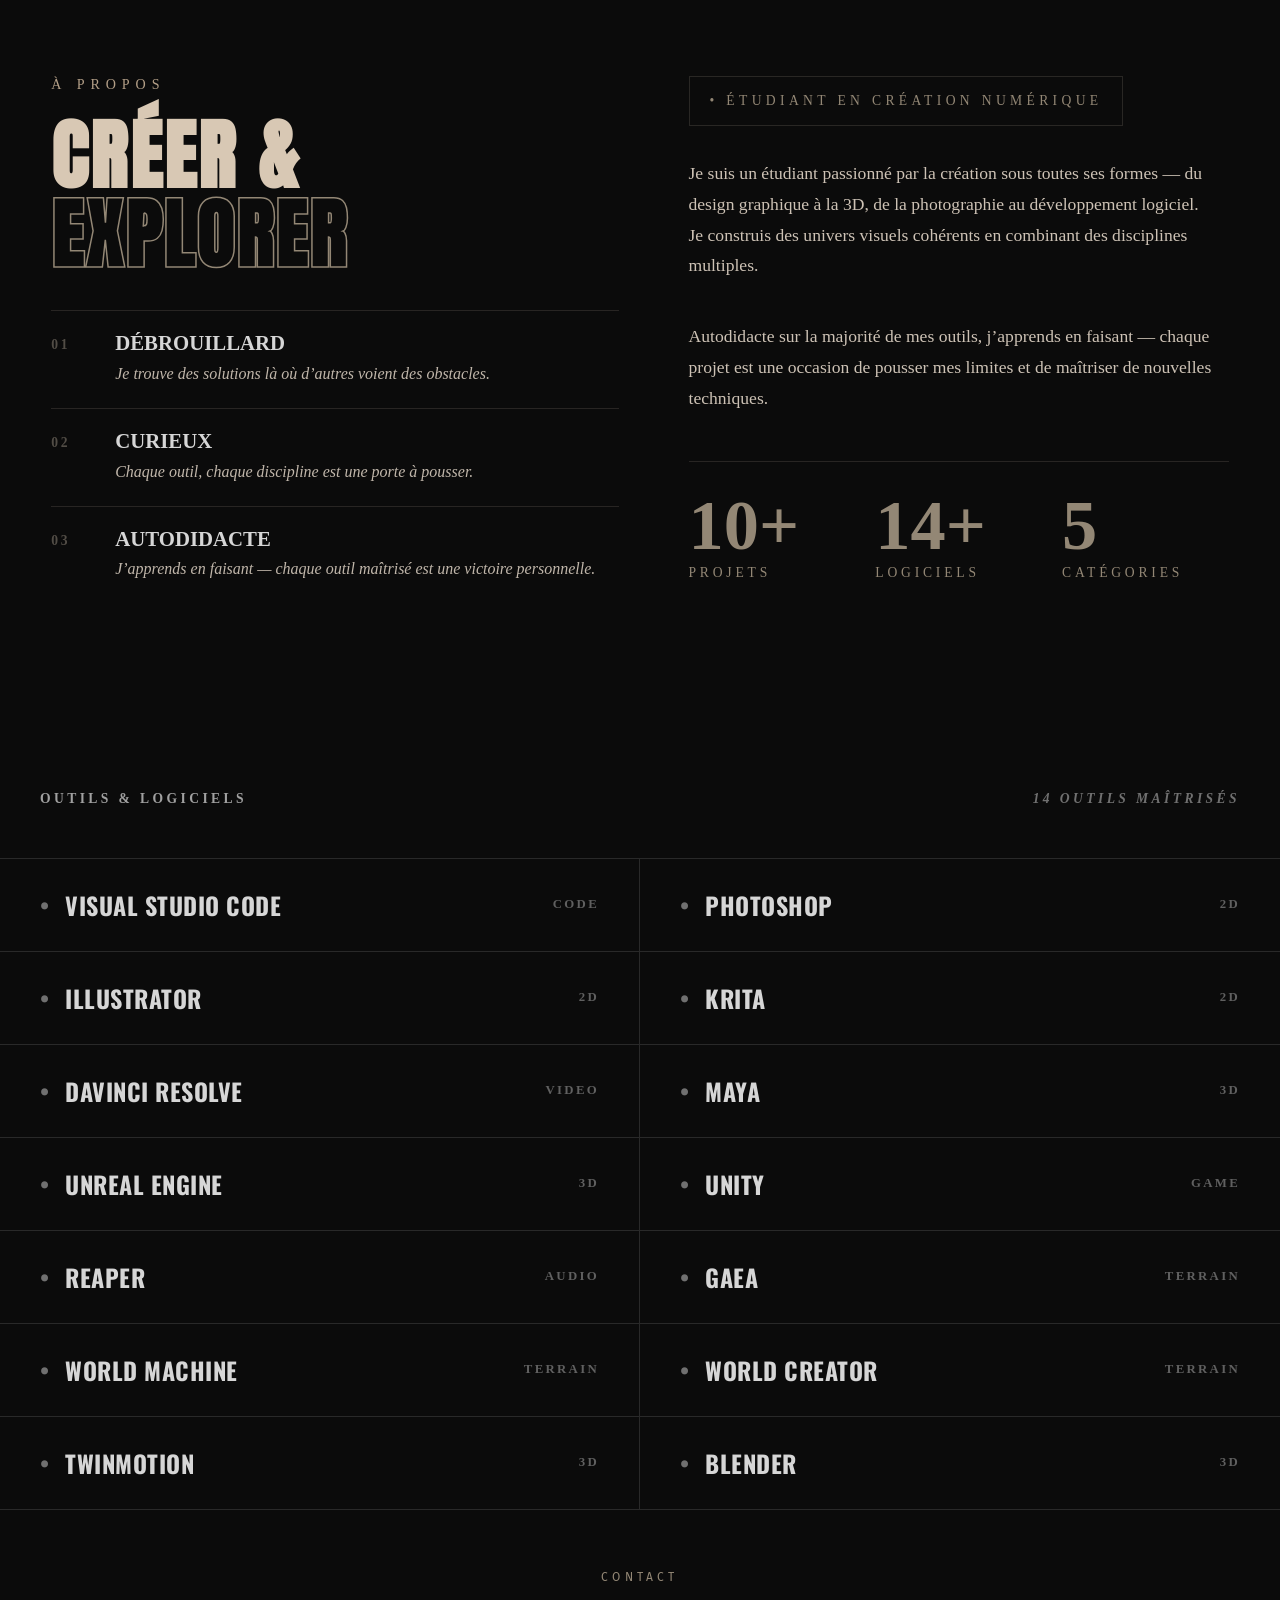
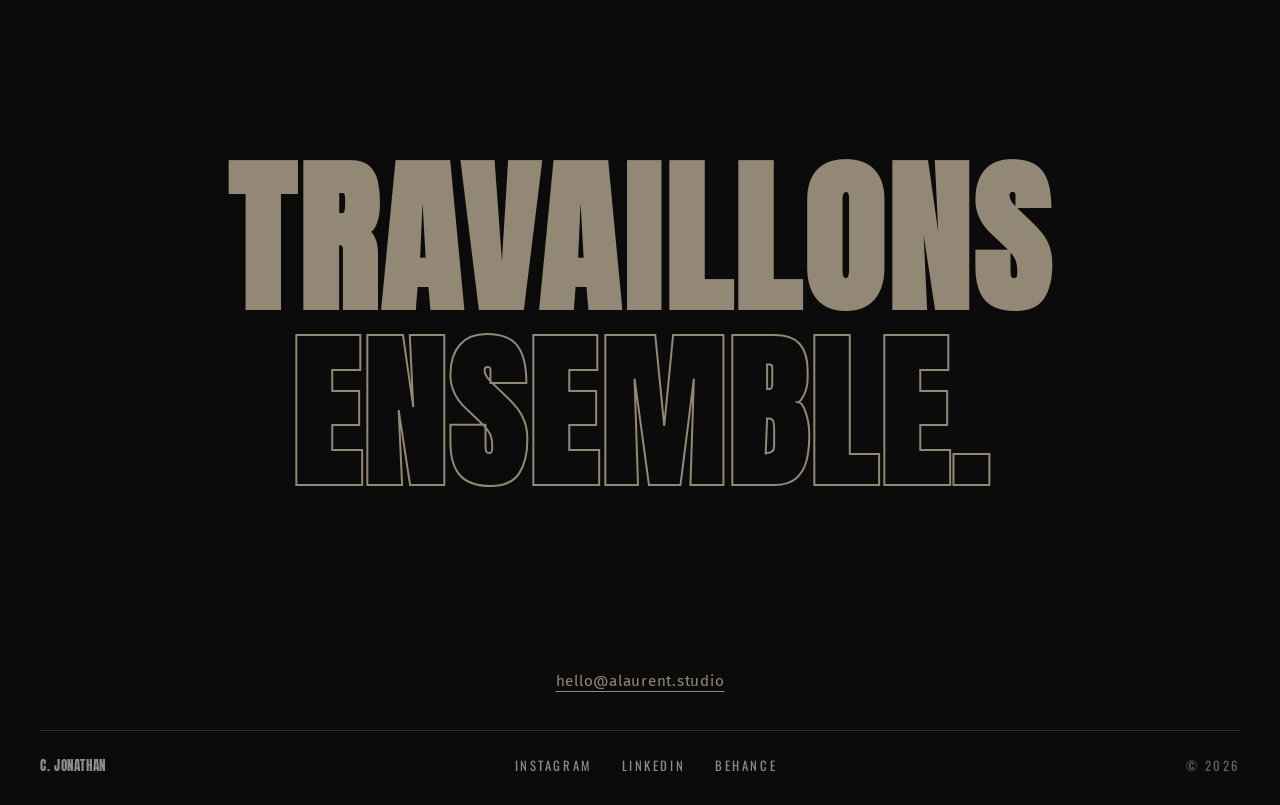
==== commit 6e177fb0: "ajustement" ====
--- a/index.html
+++ b/index.html
@@ -15,7 +15,6 @@
     <link rel="stylesheet" href="./component/portfolio.css">
     <link rel="stylesheet" href="./component/tools.css">
     <link rel="stylesheet" href="./component/contact.css">
-    <meta name="robots" content="noindex, nofollow">
 </head>
 
 <body>
@@ -77,17 +76,8 @@
         <div id="projets" class="projet">
             <div class="hautpage01">
                 <p class="titre02">Projets sélectionnés</p>
-                <button type="button" class="projectfilters-toggle" aria-controls="project-filters" aria-expanded="false">
-                    <span class="projectfilters-toggle__label">Catégories</span>
-                    <span class="projectfilters-toggle__icon" aria-hidden="true">
-                        <span></span>
-                        <span></span>
-                        <span></span>
-                    </span>
-                </button>
                 <nav class="nav03">
-                    <button type="button" class="projectfilters-close" aria-label="Fermer les catégories">Fermer</button>
-                    <ul id="project-filters">
+                    <ul>
                         <li><button type="button" class="projectfilter is-active" data-filter="all">Tous</button></li>
                         <li><button type="button" class="projectfilter"
                                 data-filter="professionnel">Professionnel</button></li>
@@ -228,4 +218,4 @@
 
 </body>
 
-</html>
+</html>
--- a/component/hero.css
+++ b/component/hero.css
@@ -1,7 +1,7 @@
 @import url('https://fonts.googleapis.com/css2?family=Anton&family=Bebas+Neue&display=swap');
 @import url('https://fonts.googleapis.com/css2?family=Fira+Sans:wght@300;400&family=Montserrat:wght@300;400&display=swap');
 
-.hero {
+herosection {
     display: block;
     background-color: #0b0b0b;
     padding: 260px 20px 0 20px; 
@@ -42,12 +42,7 @@
     word-break: break-word;
 }
 
-.titre03 {
-    display: block;
-}
-
 .titre04 {
-    display: block;
     color: transparent;
     -webkit-text-stroke: 2px #938775;
     margin-top: 12px;
@@ -97,8 +92,7 @@
     padding: 0;                     
 }
 
-.button01 button,
-.button01 a {
+.button01 button {
     border: 0;
     background: transparent;
     padding: 0;
@@ -107,11 +101,9 @@
     cursor: pointer;
     display: flex;
     align-items: center;
-    text-decoration: none;
 }
 
-.button01 button p,
-.button01 a {
+.button01 button p {
     margin: 0;
     line-height: 1;
 }
--- a/component/portfolio.css
+++ b/component/portfolio.css
@@ -15,7 +15,6 @@
     justify-content: space-between; 
     gap: 20px;
     width: 100%;
-    position: relative;
     border-bottom: 1px solid rgba(0, 0, 0, 0.1);
 }
 
@@ -48,39 +47,6 @@
     -webkit-overflow-scrolling: touch; 
     -ms-overflow-style: none;
     scrollbar-width: none;
-}
-
-.projectfilters-close {
-    display: none;
-}
-
-.projectfilters-toggle {
-    display: none;
-    align-items: center;
-    justify-content: space-between;
-    gap: 14px;
-    border: 1px solid rgba(0, 0, 0, 0.18);
-    background: rgba(255, 255, 255, 0.35);
-    padding: 12px 14px;
-    color: #000000;
-    font-family: 'Anton', 'Bebas Neue', sans-serif;
-    font-size: 0.8rem;
-    letter-spacing: 0.18em;
-    text-transform: uppercase;
-    cursor: pointer;
-}
-
-.projectfilters-toggle__icon {
-    display: inline-flex;
-    flex-direction: column;
-    gap: 4px;
-}
-
-.projectfilters-toggle__icon span {
-    width: 18px;
-    height: 2px;
-    background: currentColor;
-    display: block;
 }
 
 .nav03::-webkit-scrollbar {
@@ -295,102 +261,6 @@
     }
 }
 
-@media (max-width: 760px) {
-    .hautpage01 {
-        padding: 24px 16px;
-        flex-wrap: wrap;
-        align-items: center;
-        justify-content: space-between;
-        gap: 14px;
-    }
-
-    .titre02 {
-        flex: 1 1 auto;
-        min-width: 0;
-    }
-
-    .projectfilters-toggle {
-        display: inline-flex;
-        order: 2;
-        margin-left: auto;
-    }
-
-    .nav03 {
-        order: 3;
-        display: none;
-        align-items: center;
-        justify-content: center;
-        position: fixed;
-        inset: 0;
-        z-index: 120;
-        overflow: hidden;
-        white-space: normal;
-        padding: 24px;
-        background: rgba(19, 15, 10, 0.58);
-        backdrop-filter: blur(6px);
-        -webkit-backdrop-filter: blur(6px);
-        opacity: 0;
-        transition: opacity 0.28s ease;
-    }
-
-    .nav03.is-open {
-        display: flex;
-        opacity: 1;
-    }
-
-    .nav03 ul {
-        width: min(92vw, 380px);
-        flex-direction: column;
-        align-items: stretch;
-        justify-content: flex-start;
-        gap: 10px;
-        padding: 20px;
-        background: #f7f4ee;
-        border: 1px solid rgba(0, 0, 0, 0.12);
-        box-shadow: 0 28px 60px rgba(0, 0, 0, 0.25);
-        transform: translateY(18px) scale(0.98);
-        opacity: 0;
-        transition: transform 0.28s ease, opacity 0.28s ease;
-    }
-
-    .nav03.is-open ul {
-        transform: translateY(0) scale(1);
-        opacity: 1;
-    }
-
-    .projectfilters-close {
-        display: inline-flex;
-        align-self: flex-end;
-        margin-bottom: 16px;
-        border: 1px solid rgba(0, 0, 0, 0.15);
-        background: rgba(255, 255, 255, 0.55);
-        color: #1f1b16;
-        font-family: 'Anton', 'Bebas Neue', sans-serif;
-        font-size: 0.7rem;
-        letter-spacing: 0.16em;
-        text-transform: uppercase;
-        padding: 10px 12px;
-        cursor: pointer;
-    }
-
-    .nav03 ul::before {
-        content: "Catégories";
-        display: block;
-        margin-bottom: 6px;
-        font-family: 'Fira Sans', 'Montserrat', sans-serif;
-        font-size: 0.72rem;
-        letter-spacing: 0.18em;
-        text-transform: uppercase;
-        color: #6d655a;
-    }
-
-    .nav03 button {
-        width: 100%;
-        text-align: left;
-        padding: 12px 14px;
-    }
-}
-
 .projectcard {
     opacity: 0;
     transition: transform 0.7s cubic-bezier(0.16, 1, 0.3, 1), opacity 0.7s ease-out;
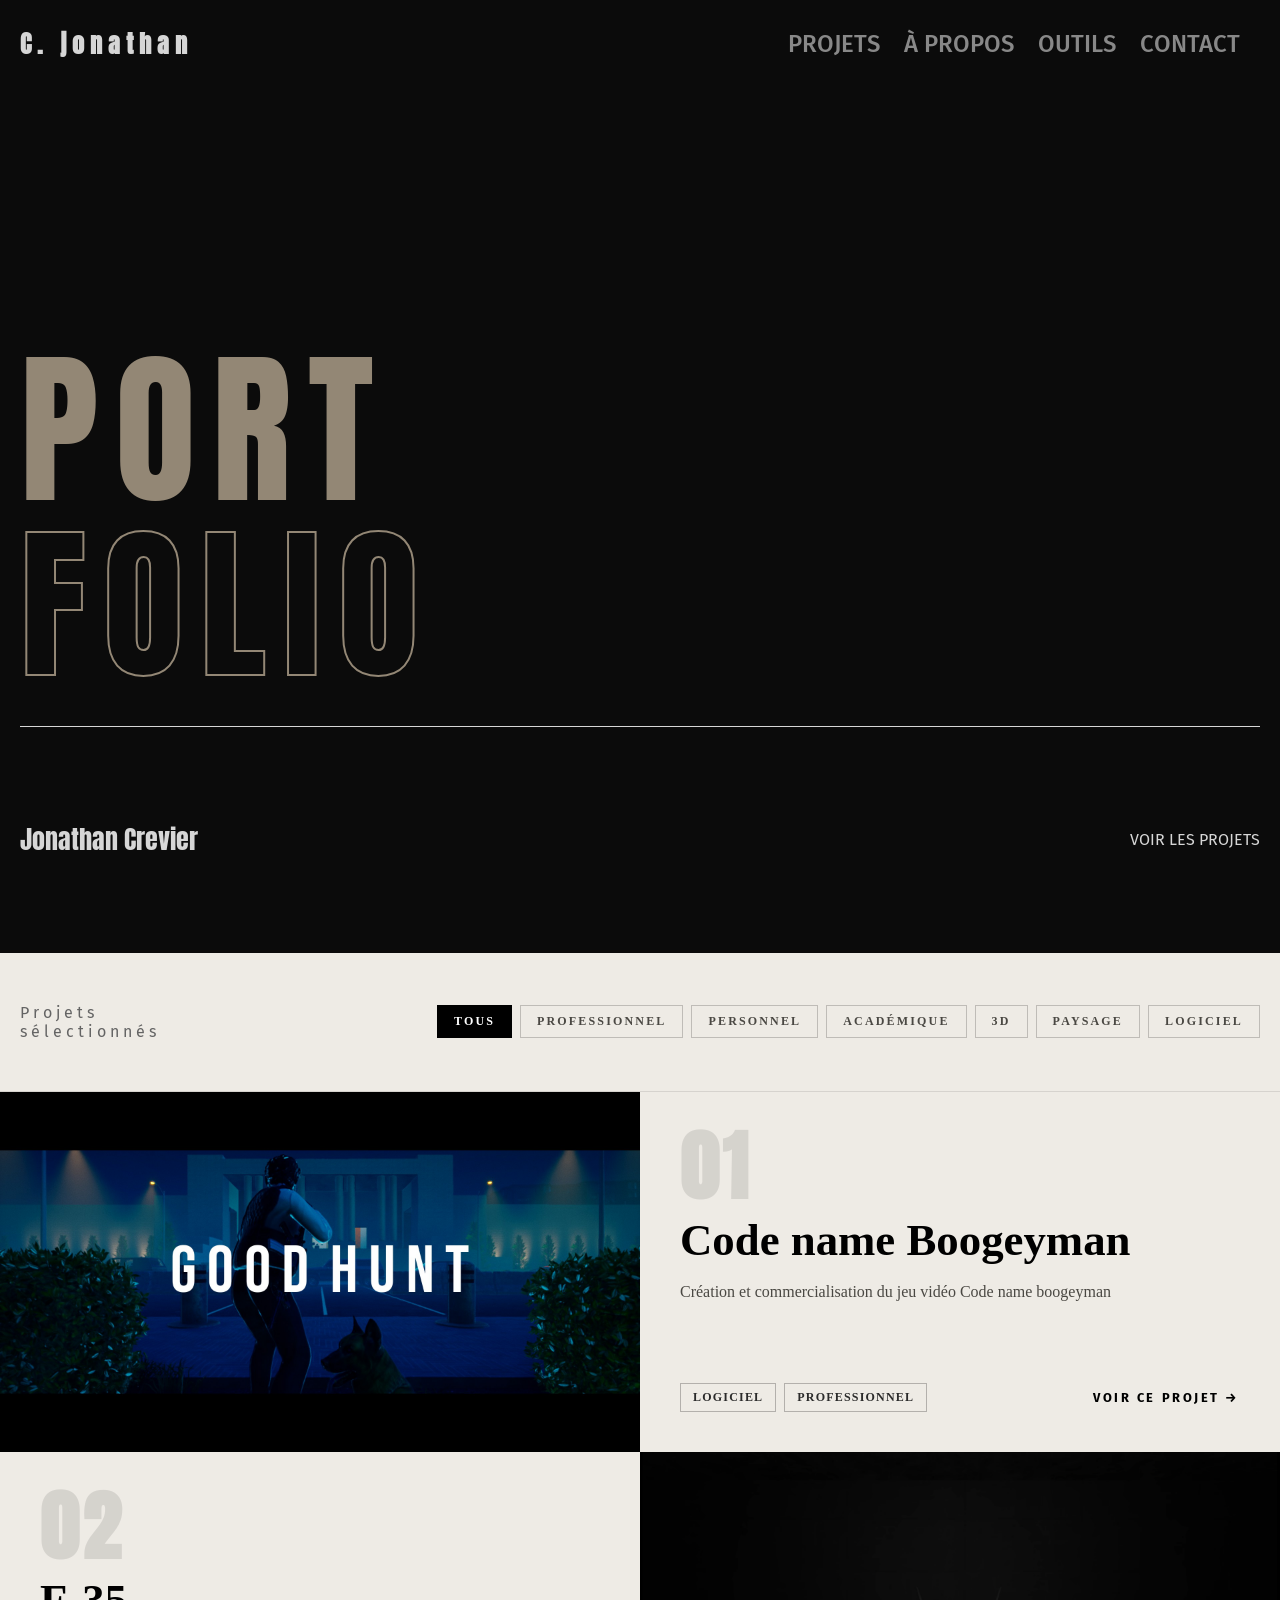
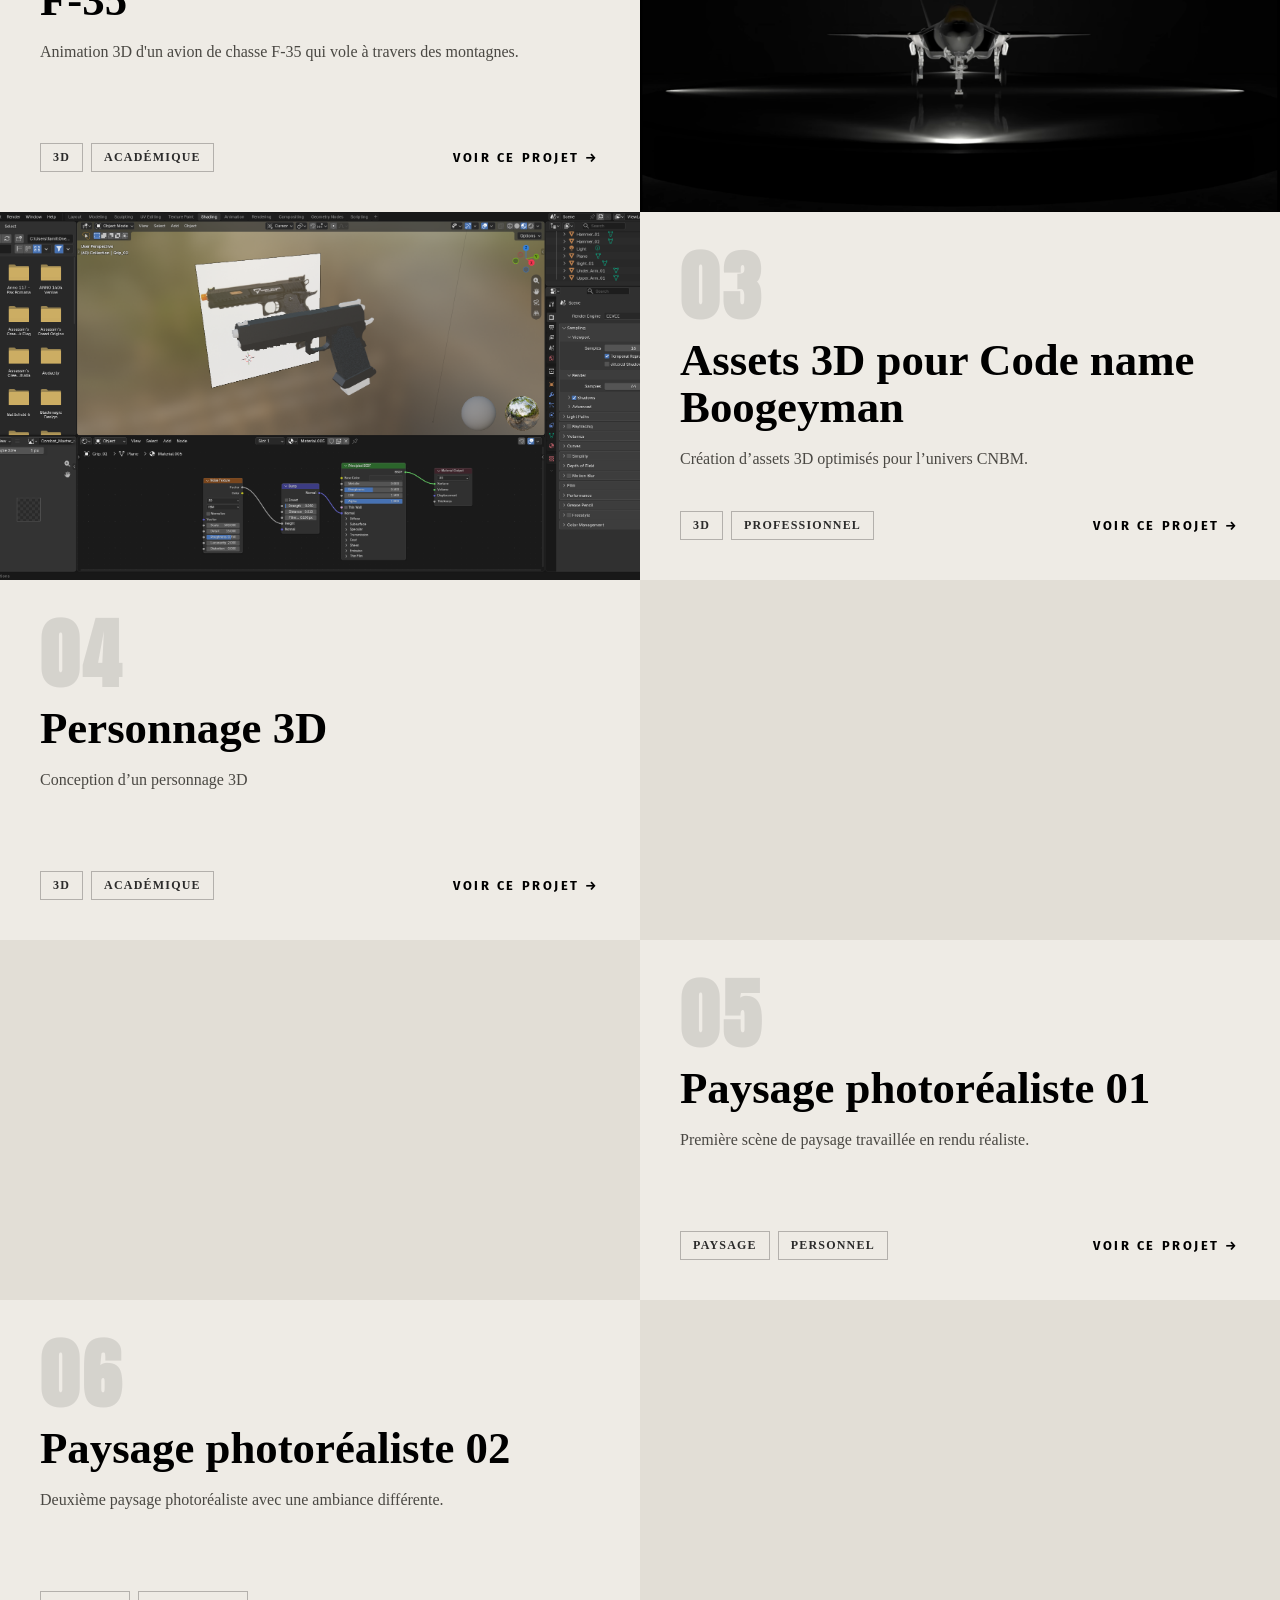
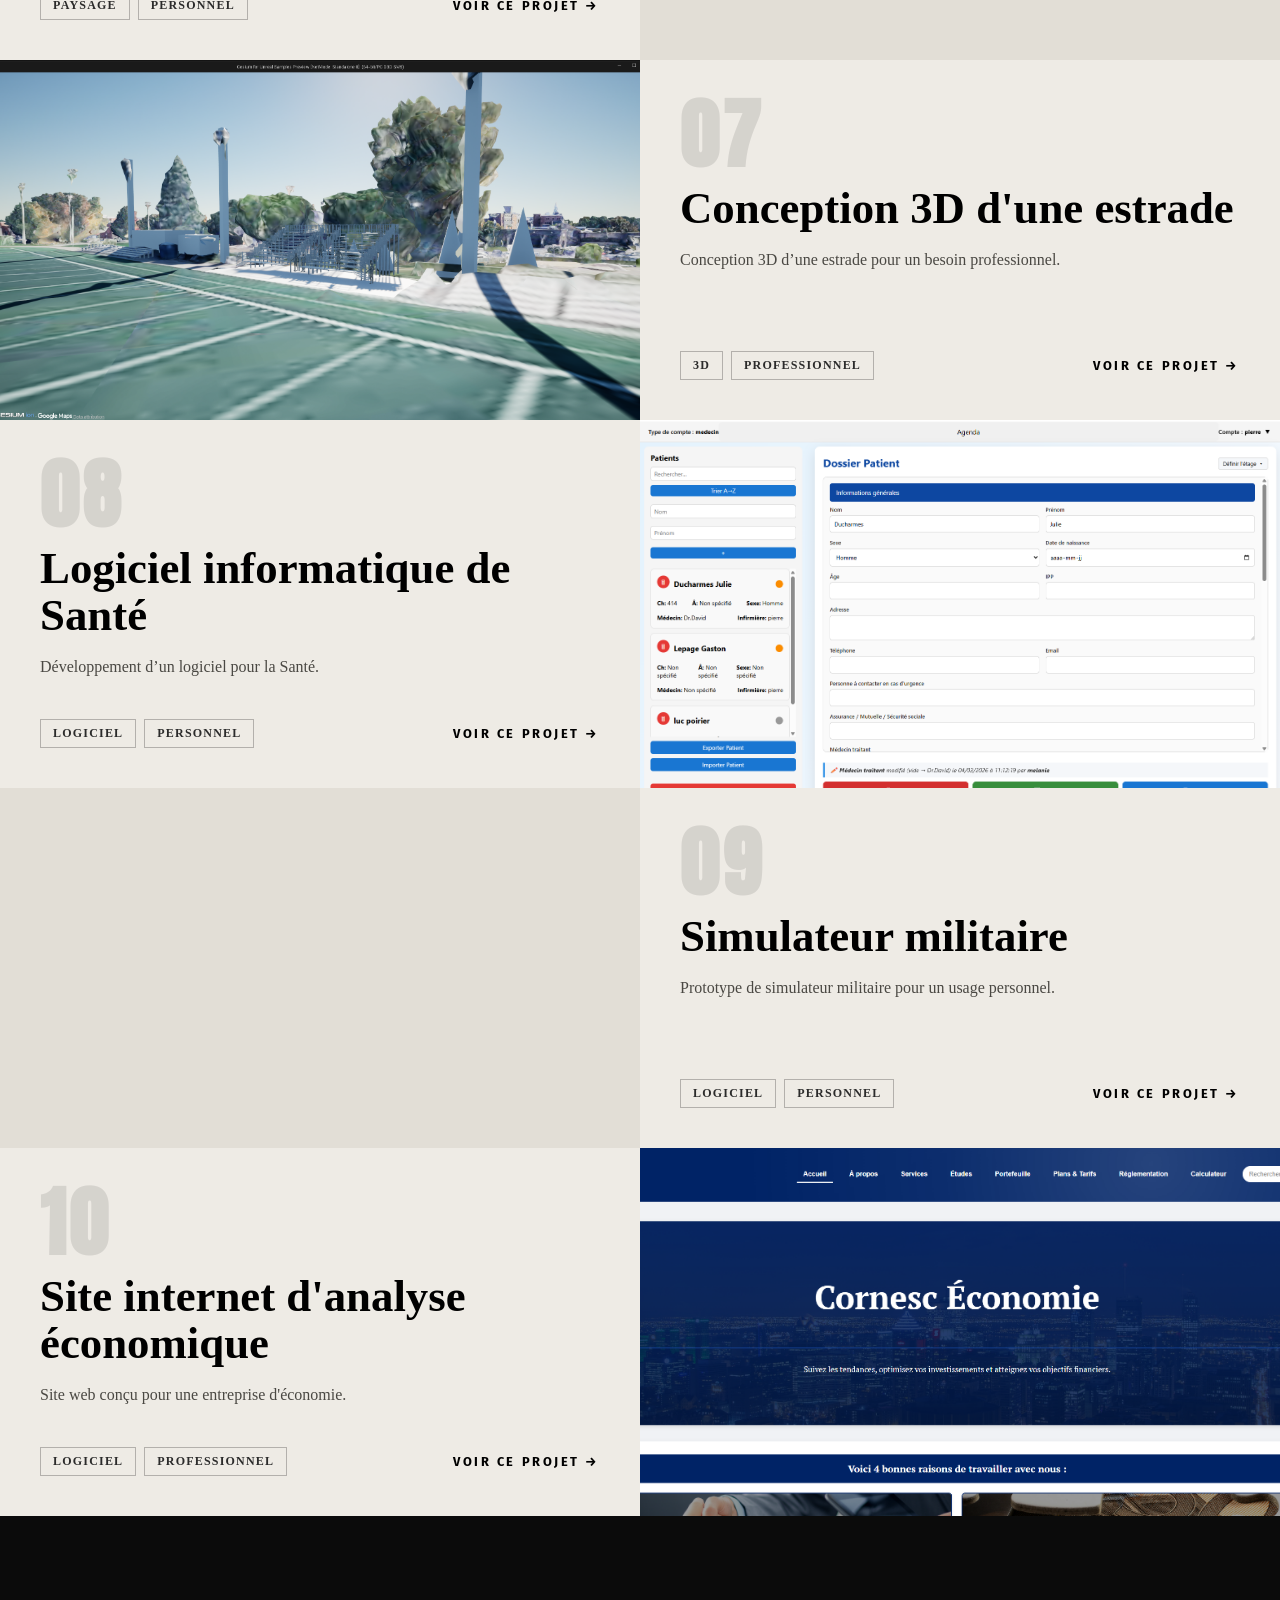
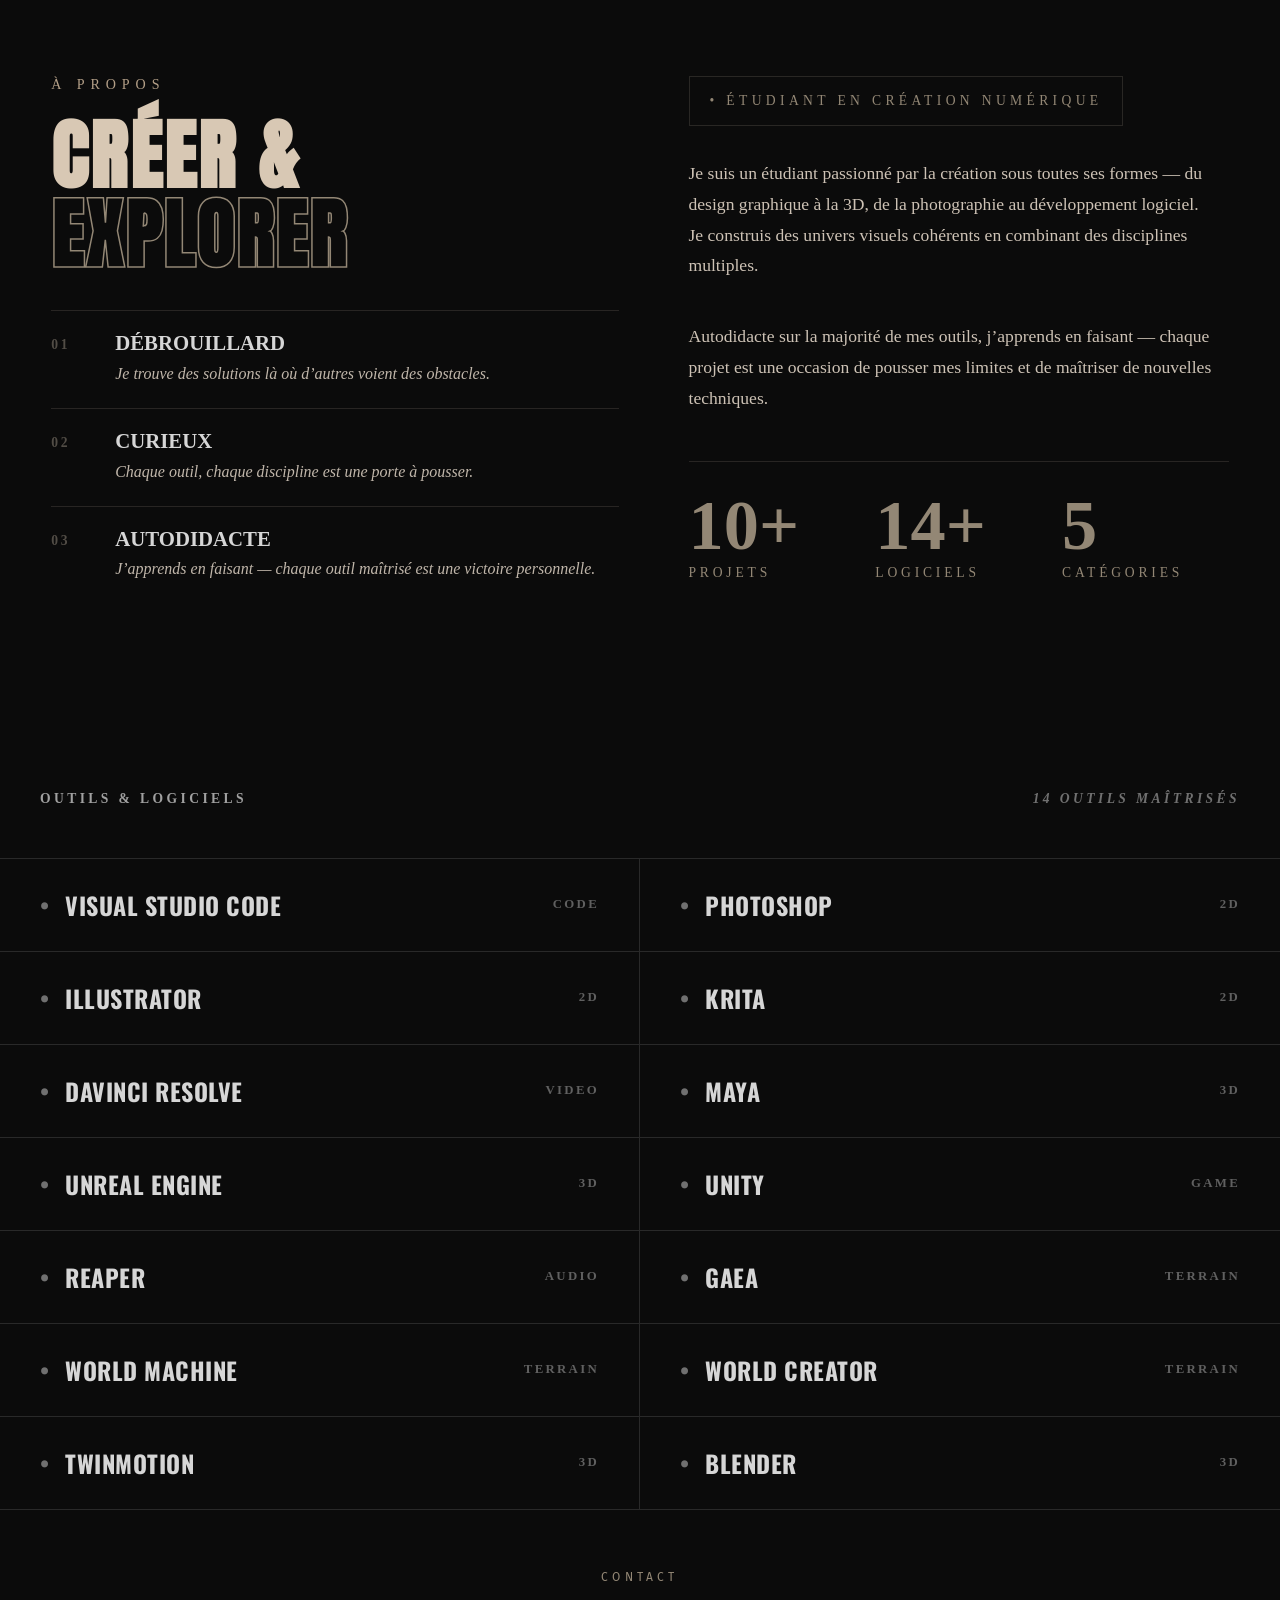
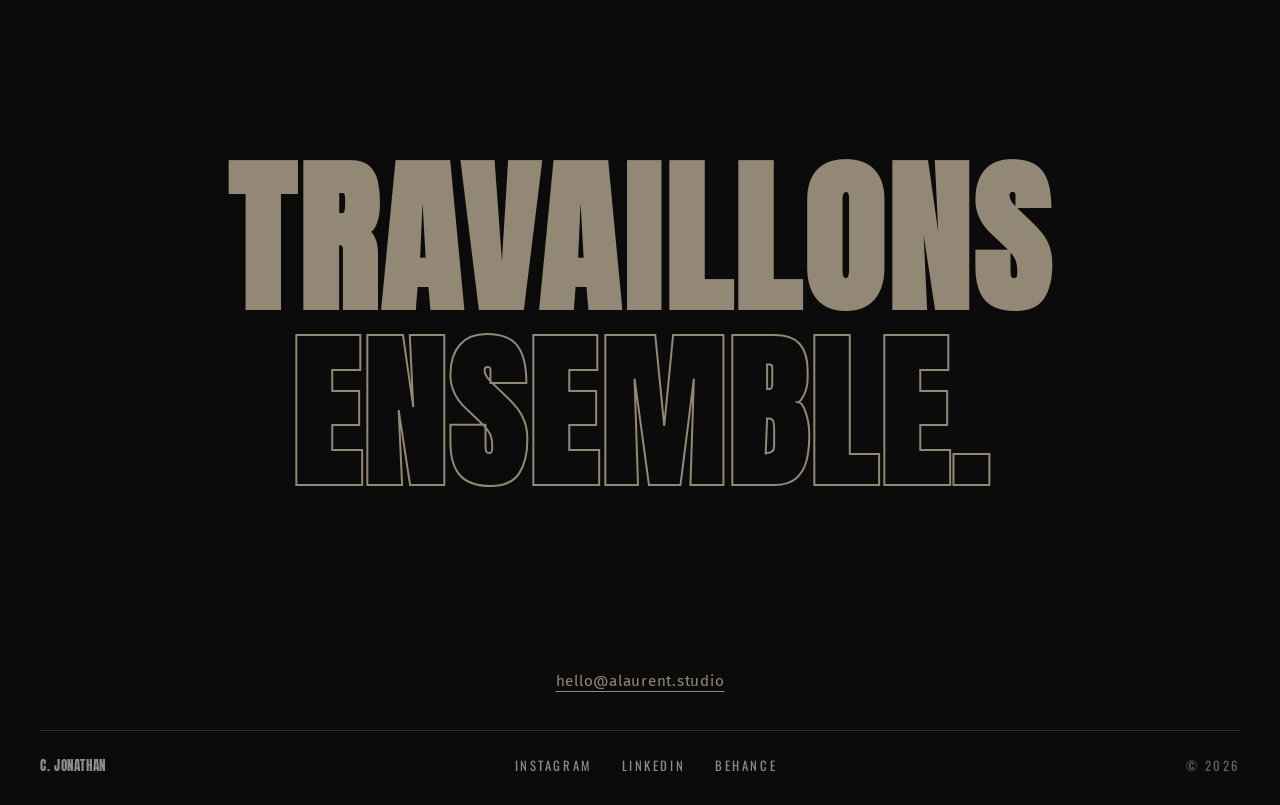
==== commit 24f4c7e1: "Update index.html" ====
--- a/index.html
+++ b/index.html
@@ -15,6 +15,7 @@
     <link rel="stylesheet" href="./component/portfolio.css">
     <link rel="stylesheet" href="./component/tools.css">
     <link rel="stylesheet" href="./component/contact.css">
+    <meta name="robots" content="noindex, nofollow">
 </head>
 
 <body>
@@ -218,4 +219,4 @@
 
 </body>
 
-</html>+</html>
--- a/component/portfolio.css
+++ b/component/portfolio.css
@@ -47,6 +47,75 @@
     -webkit-overflow-scrolling: touch; 
     -ms-overflow-style: none;
     scrollbar-width: none;
+}
+
+.projectfilters-toggle {
+    display: none;
+    align-items: center;
+    justify-content: center;
+    gap: 12px;
+    border: 1px solid rgba(17, 17, 17, 0.12);
+    background: #111111;
+    color: #ffffff;
+    padding: 10px 14px;
+    border-radius: 999px;
+    box-shadow: 0 8px 20px rgba(17, 17, 17, 0.12);
+    cursor: pointer;
+    transition: transform 0.2s ease, box-shadow 0.2s ease;
+}
+
+.projectfilters-toggle:hover {
+    transform: translateY(-1px);
+    box-shadow: 0 12px 22px rgba(17, 17, 17, 0.18);
+}
+
+.projectfilters-toggle__label {
+    font-family: 'Anton', 'Bebas Neue', sans-serif;
+    font-size: 0.75rem;
+    letter-spacing: 0.16em;
+    text-transform: uppercase;
+    line-height: 1;
+}
+
+.projectfilters-toggle__icon {
+    position: relative;
+    display: inline-block;
+    width: 18px;
+    height: 14px;
+    flex-shrink: 0;
+}
+
+.projectfilters-toggle__icon span {
+    position: absolute;
+    left: 0;
+    right: 0;
+    height: 2px;
+    border-radius: 999px;
+    background: currentColor;
+    display: block;
+    transition: transform 0.25s ease, opacity 0.25s ease, top 0.25s ease;
+}
+
+.projectfilters-toggle__icon span:nth-child(1) { top: 0; }
+.projectfilters-toggle__icon span:nth-child(2) { top: 6px; }
+.projectfilters-toggle__icon span:nth-child(3) { top: 12px; }
+
+.projectfilters-toggle[aria-expanded="true"] .projectfilters-toggle__icon span:nth-child(1) {
+    top: 6px;
+    transform: rotate(45deg);
+}
+
+.projectfilters-toggle[aria-expanded="true"] .projectfilters-toggle__icon span:nth-child(2) {
+    opacity: 0;
+}
+
+.projectfilters-toggle[aria-expanded="true"] .projectfilters-toggle__icon span:nth-child(3) {
+    top: 6px;
+    transform: rotate(-45deg);
+}
+
+.projectfilters-close {
+    display: none;
 }
 
 .nav03::-webkit-scrollbar {
@@ -261,6 +330,102 @@
     }
 }
 
+@media (max-width: 760px) {
+    .hautpage01 {
+        display: flex;
+        align-items: center;
+        justify-content: space-between;
+        gap: 12px;
+        padding: 24px 16px;
+    }
+
+    .titre02 {
+        flex: 1 1 auto;
+        min-width: 0;
+    }
+
+    .projectfilters-toggle {
+        display: inline-flex;
+        order: 2;
+        margin-left: auto;
+    }
+
+    .nav03 {
+        position: fixed;
+        inset: 0;
+        display: none;
+        align-items: center;
+        justify-content: center;
+        z-index: 120;
+        padding: 24px;
+        background: rgba(17, 17, 17, 0.58);
+        backdrop-filter: blur(6px);
+        -webkit-backdrop-filter: blur(6px);
+        opacity: 0;
+        transition: opacity 0.25s ease;
+    }
+
+    .nav03.is-open {
+        display: flex;
+        opacity: 1;
+    }
+
+    .nav03 ul {
+        width: min(92vw, 380px);
+        flex-direction: column;
+        align-items: stretch;
+        justify-content: flex-start;
+        gap: 10px;
+        padding: 20px 18px 18px;
+        background: #f7f4ee;
+        border: 1px solid rgba(17, 17, 17, 0.1);
+        box-shadow: 0 28px 60px rgba(17, 17, 17, 0.24);
+        border-radius: 24px;
+        transform: translateY(18px) scale(0.98);
+        opacity: 0;
+        transition: transform 0.25s ease, opacity 0.25s ease;
+    }
+
+    .nav03.is-open ul {
+        transform: translateY(0) scale(1);
+        opacity: 1;
+    }
+
+    .nav03 ul::before {
+        content: "Catégories";
+        display: block;
+        margin-bottom: 8px;
+        font-family: 'Fira Sans', 'Montserrat', sans-serif;
+        font-size: 0.7rem;
+        letter-spacing: 0.18em;
+        text-transform: uppercase;
+        color: #6b645d;
+    }
+
+    .projectfilters-close {
+        display: inline-flex;
+        align-self: flex-end;
+        margin-bottom: 8px;
+        border: 1px solid rgba(17, 17, 17, 0.12);
+        background: rgba(17, 17, 17, 0.03);
+        color: #1d1d1d;
+        border-radius: 999px;
+        font-family: 'Anton', 'Bebas Neue', sans-serif;
+        font-size: 0.65rem;
+        letter-spacing: 0.14em;
+        text-transform: uppercase;
+        padding: 8px 12px;
+        cursor: pointer;
+    }
+
+    .nav03 button {
+        width: 100%;
+        text-align: left;
+        padding: 12px 14px;
+        border-radius: 14px;
+    }
+}
+
 .projectcard {
     opacity: 0;
     transition: transform 0.7s cubic-bezier(0.16, 1, 0.3, 1), opacity 0.7s ease-out;
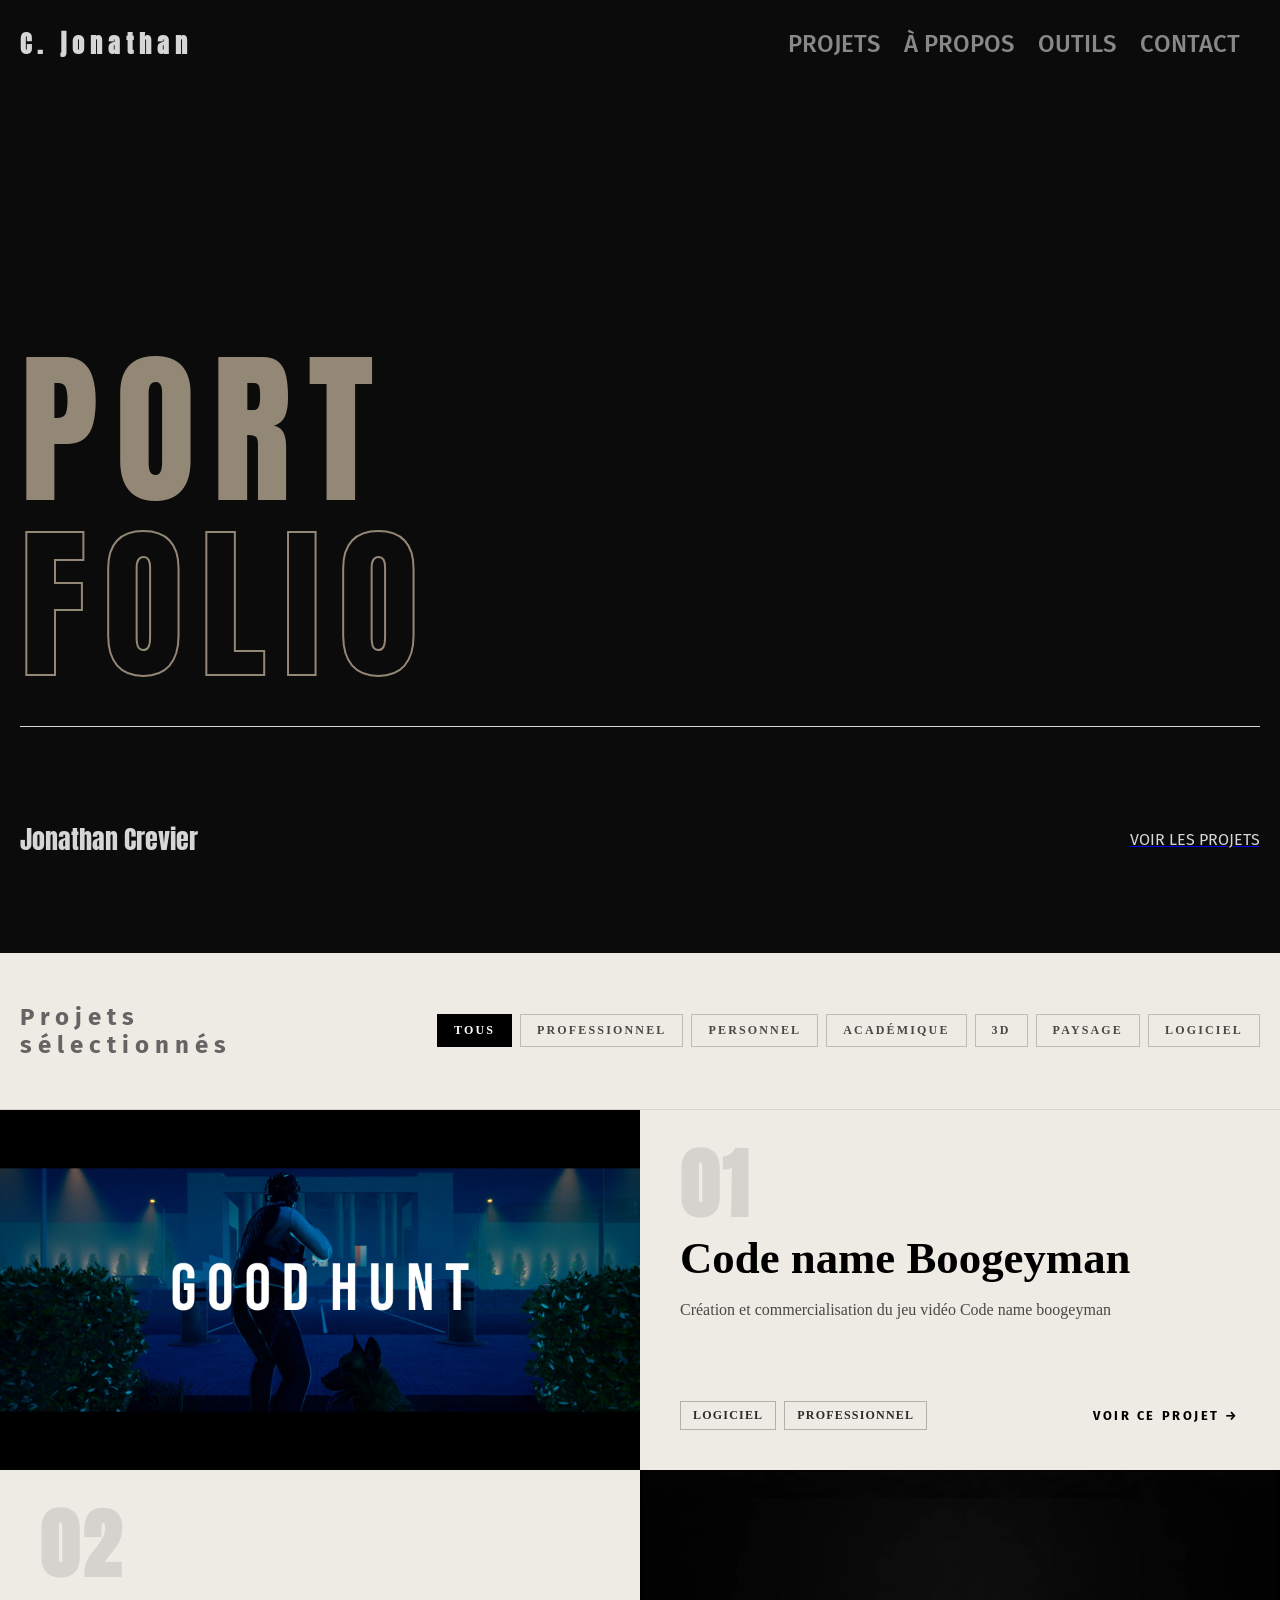
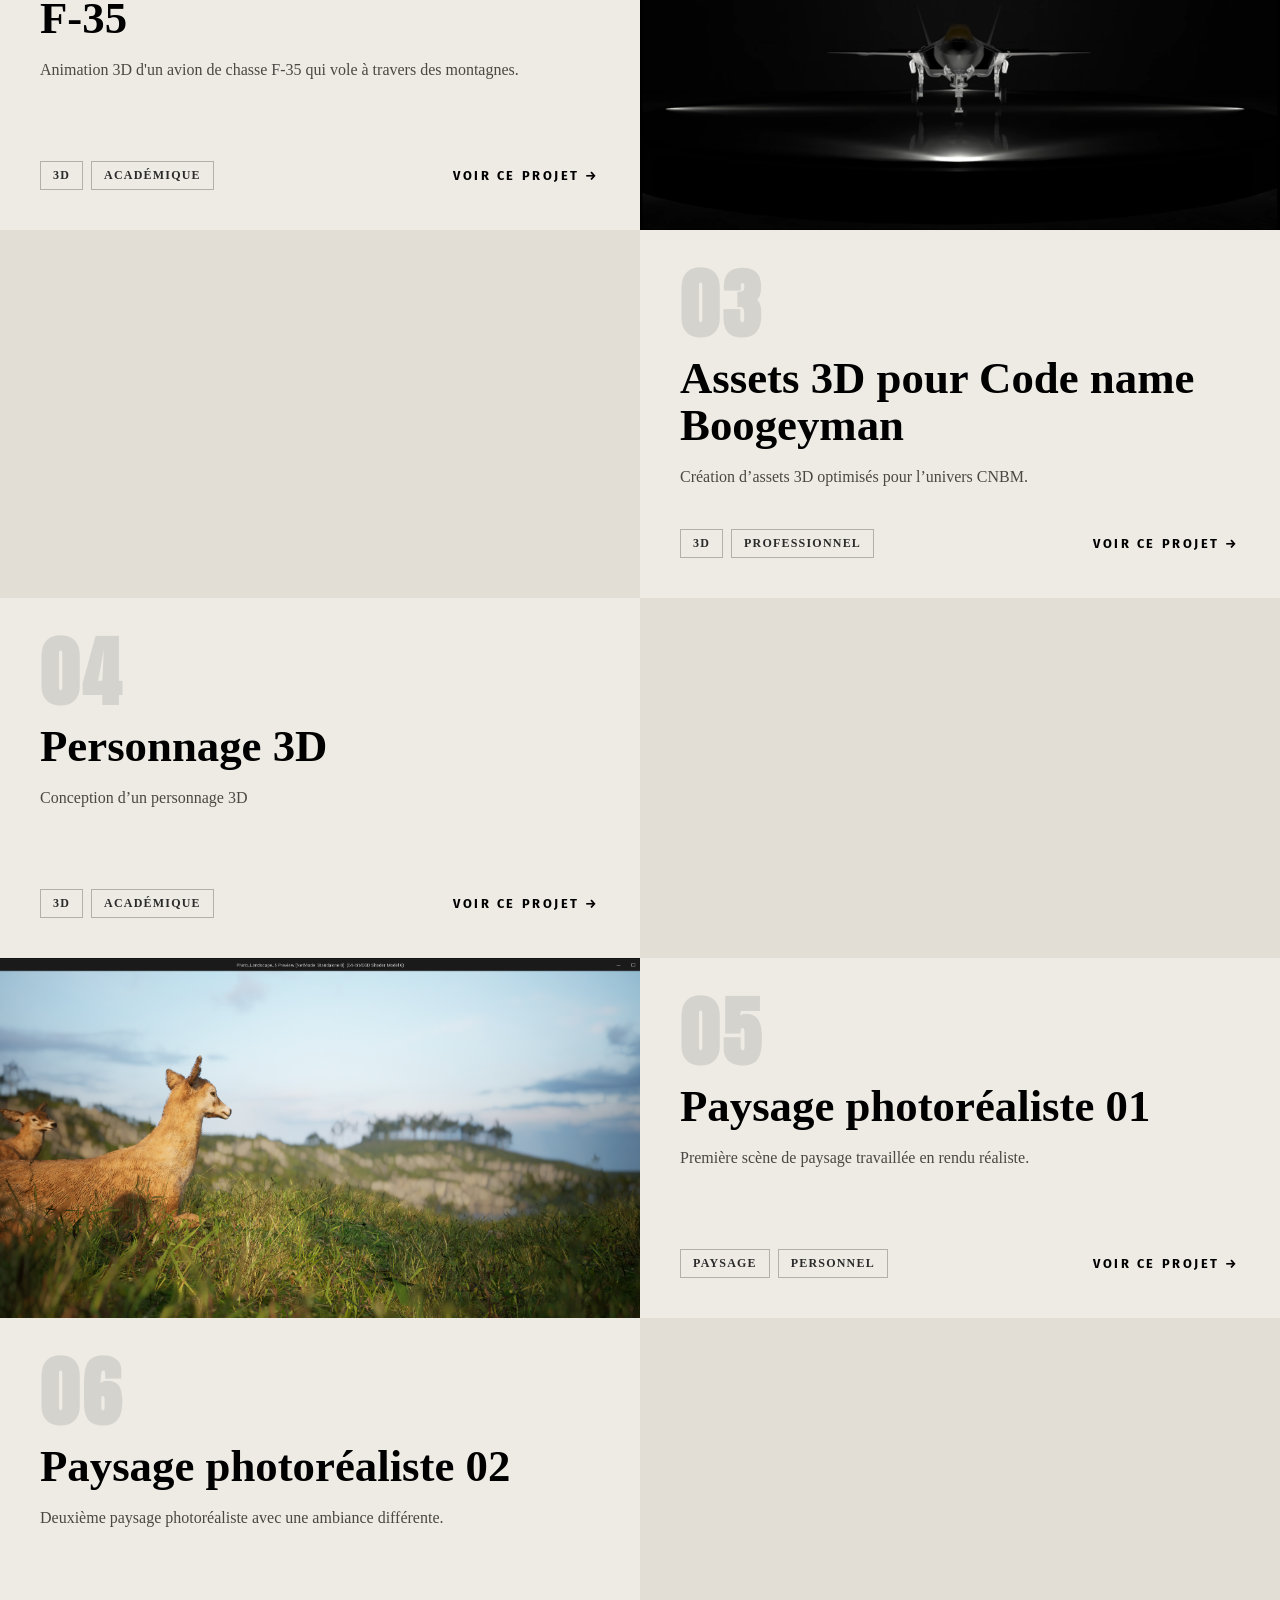
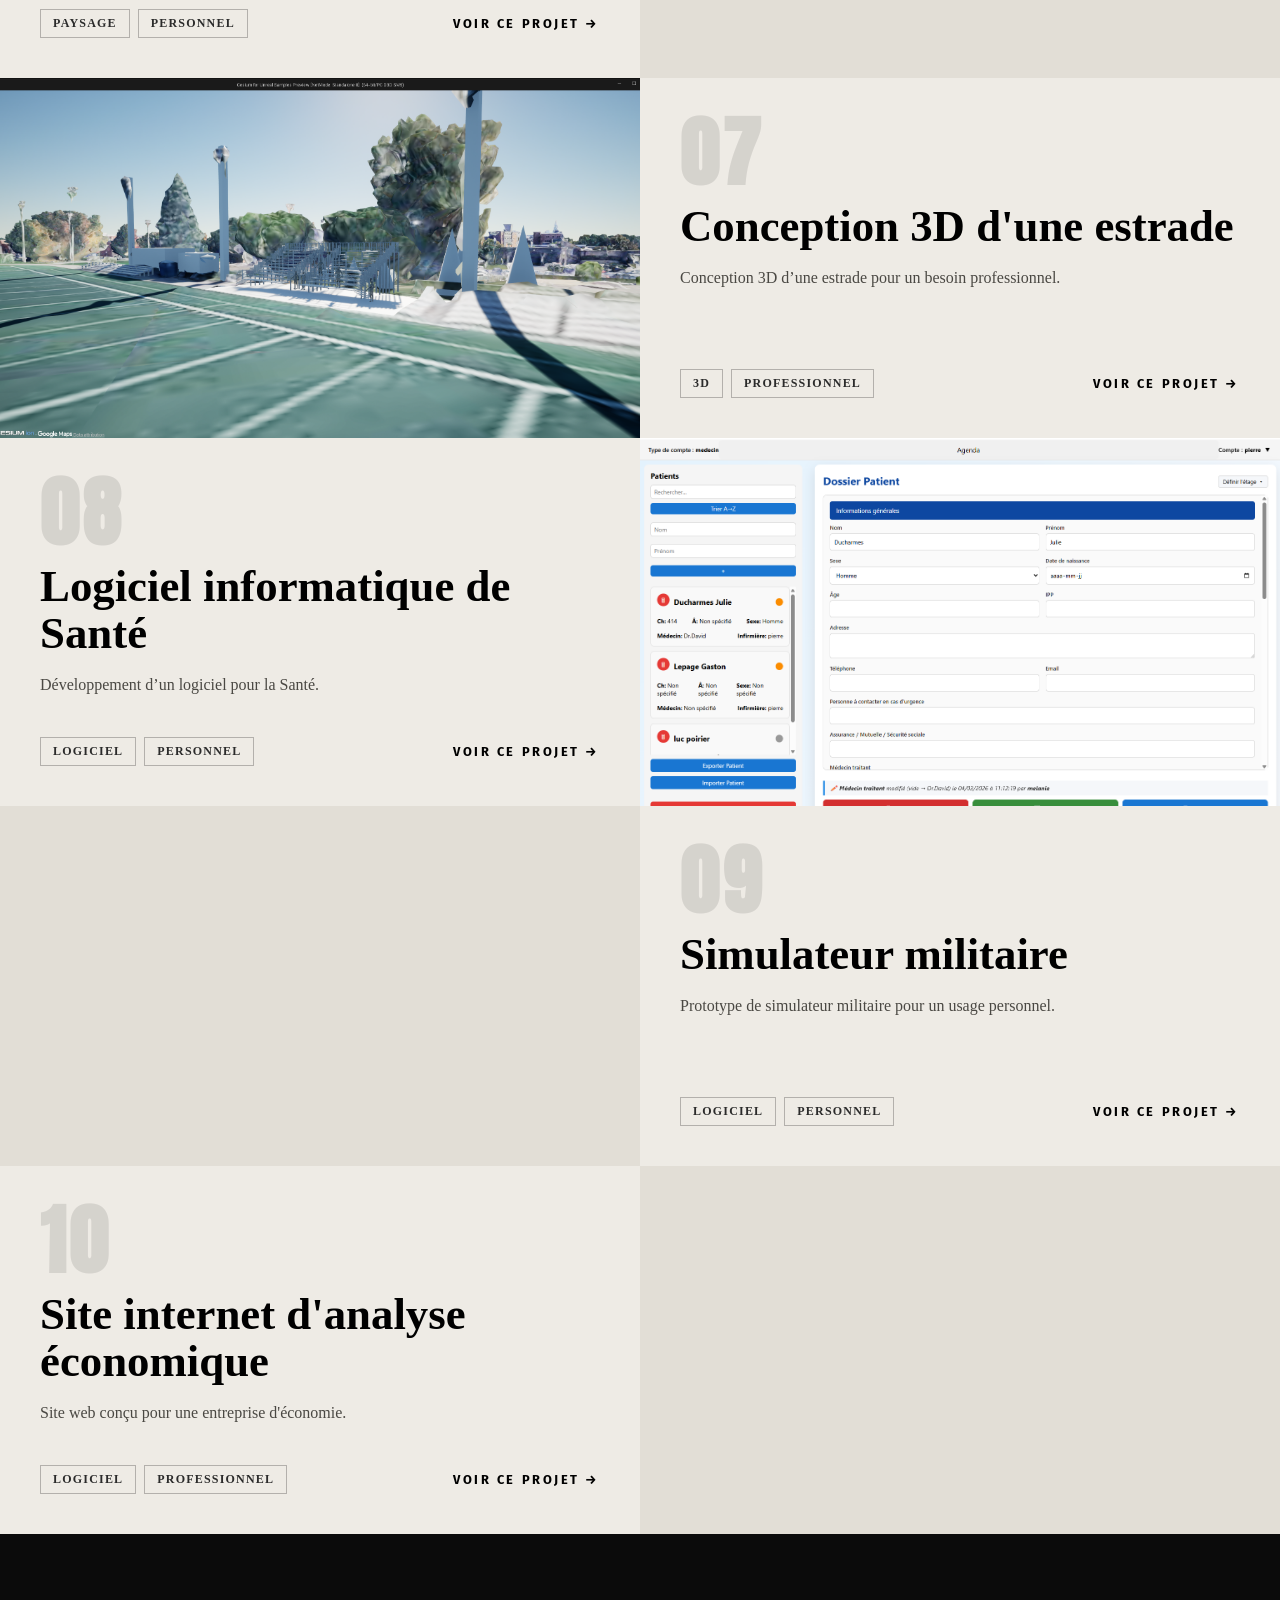
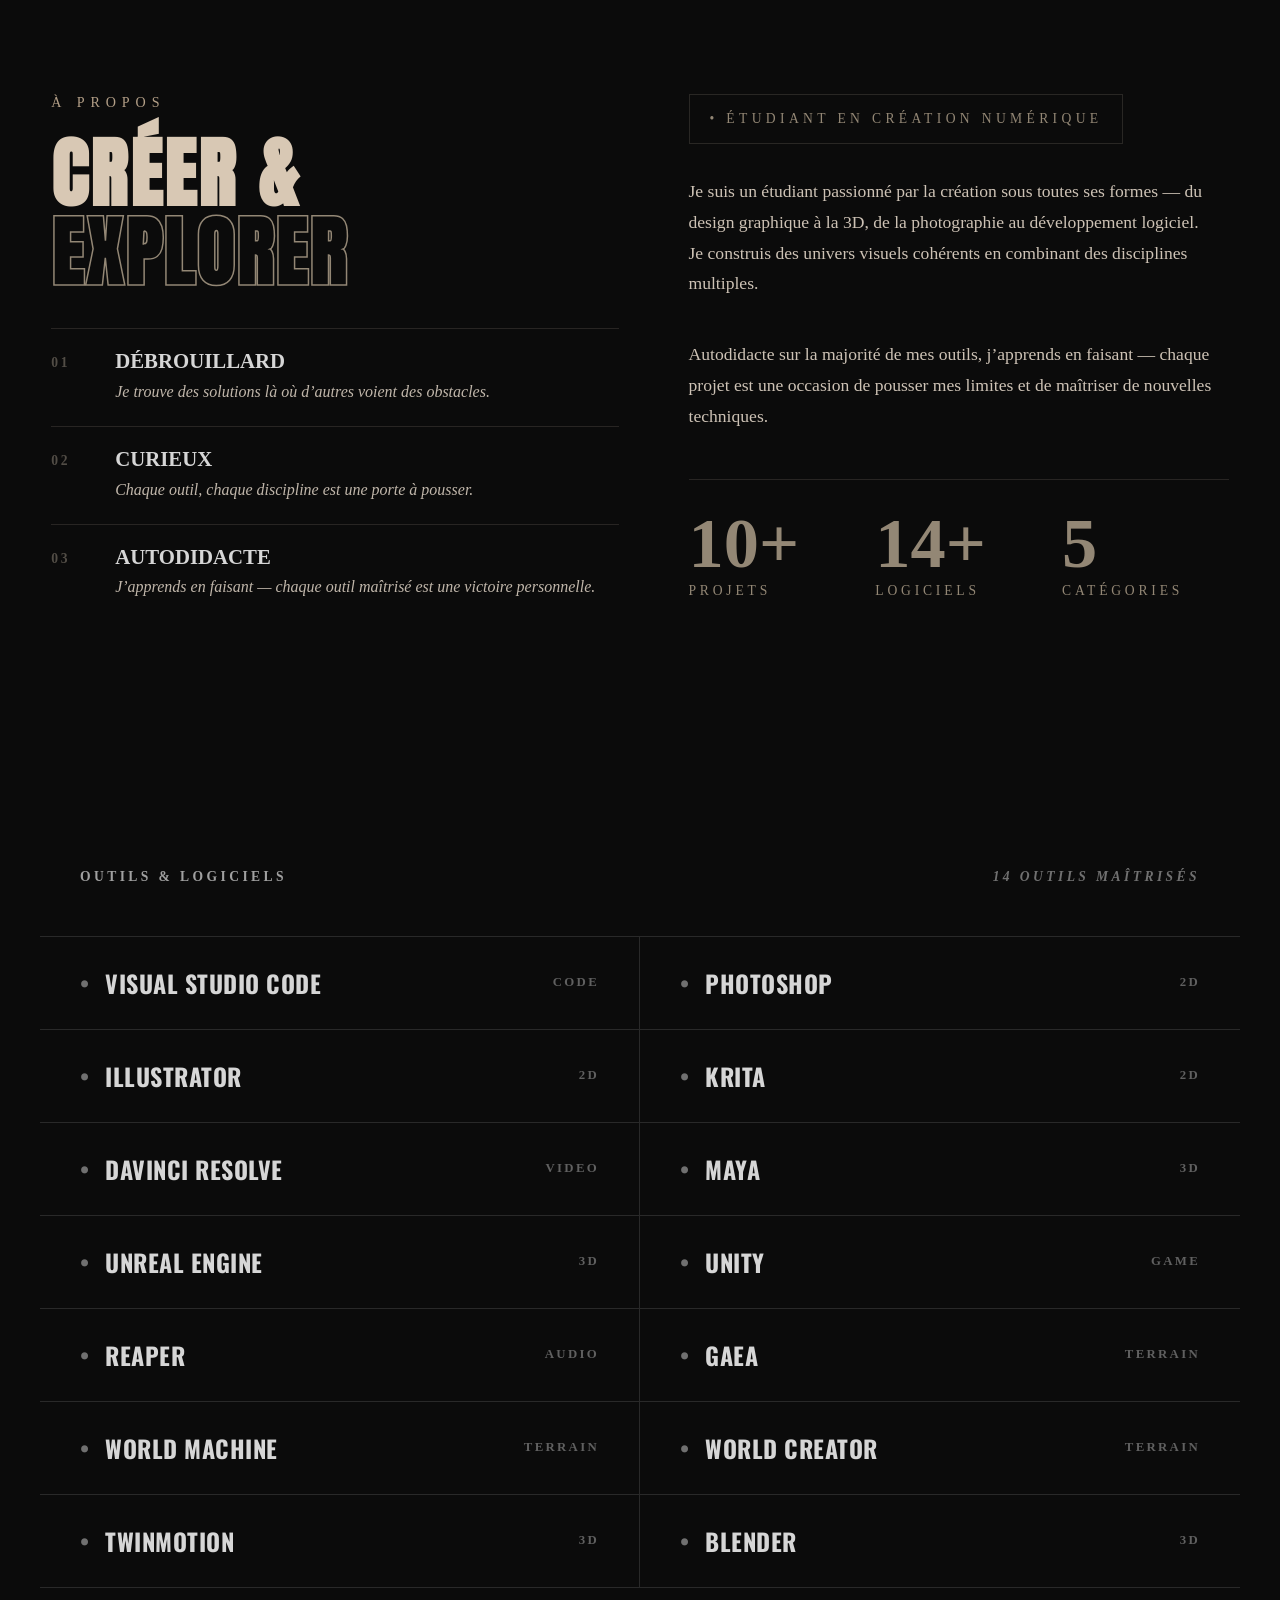
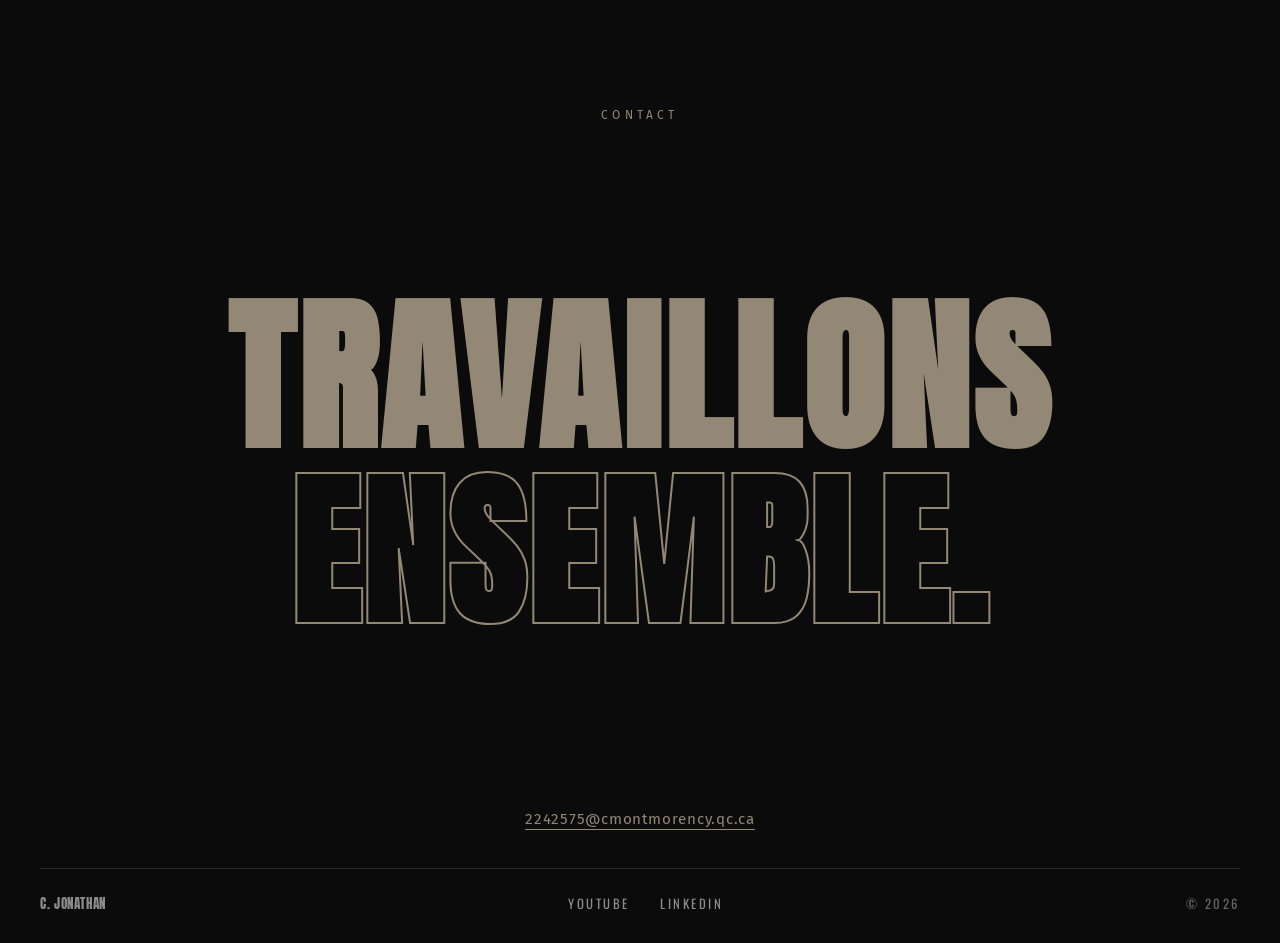
==== commit 8fcecaf6: "modification" ====
--- a/index.html
+++ b/index.html
@@ -5,6 +5,8 @@
     <meta charset="UTF-8">
     <meta name="viewport" content="width=device-width, initial-scale=1.0">
     <title>Portfolio Jonathan C</title>
+
+    <!-- Feuilles de style CSS -->
     <link rel="stylesheet" href="./component/about.css">
     <link rel="stylesheet" href="./component/base.css">
     <link rel="stylesheet" href="./component/footer.css">
@@ -15,12 +17,12 @@
     <link rel="stylesheet" href="./component/portfolio.css">
     <link rel="stylesheet" href="./component/tools.css">
     <link rel="stylesheet" href="./component/contact.css">
-    <meta name="robots" content="noindex, nofollow">
 </head>
 
 <body>
 
-    <header>
+    <!-- En-tête / Navigation principale -->
+    <header role="banner">
         <div class="background01">
 
             <div class="nom01">
@@ -28,7 +30,7 @@
             </div>
 
             <div class="divnav01">
-                <nav class="nav02">
+                <nav class="nav02" aria-label="Navigation principale">
                     <ul>
                         <li><a href="#projets">PROJETS</a></li>
                         <li><a href="#propos">À PROPOS</a></li>
@@ -38,7 +40,7 @@
                 </nav>
             </div>
 
-            <button class="nav-toggle" aria-label="Ouvrir le menu">
+            <button class="nav-toggle" type="button" aria-label="Ouvrir le menu">
                 <span class="nav-toggle__bar"></span>
                 <span class="nav-toggle__bar"></span>
                 <span class="nav-toggle__bar"></span>
@@ -47,7 +49,8 @@
         </div>
     </header>
 
-    <herosection>
+    <!-- Section d'accueil (Hero) -->
+    <section class="hero" tabindex="0" aria-label="Présentation">
         <div class="background02">
 
             <div class="presentation">
@@ -63,38 +66,43 @@
                 </div>
 
                 <div class="button01">
-                    <button>
-                        <p>VOIR LES PROJETS</p>
-                    </button>
+                    <a href="#projets" class="button-link">
+                        <button type="button">
+                            <span>VOIR LES PROJETS</span>
+                        </button>
+                    </a>
                 </div>
             </div>
 
         </div>
-    </herosection>
-
+    </section>
+
+    <!-- Contenu principal du site -->
     <main class="main">
 
-        <div id="projets" class="projet">
+        <!-- Section Projets -->
+        <section id="projets" class="projet" aria-label="Projets sélectionnés">
             <div class="hautpage01">
-                <p class="titre02">Projets sélectionnés</p>
-                <nav class="nav03">
+                <h2 class="titre02">Projets sélectionnés</h2>
+                <nav class="nav03" aria-label="Filtres des projets">
                     <ul>
                         <li><button type="button" class="projectfilter is-active" data-filter="all">Tous</button></li>
-                        <li><button type="button" class="projectfilter"
-                                data-filter="professionnel">Professionnel</button></li>
+                        <li><button type="button" class="projectfilter" data-filter="professionnel">Professionnel</button></li>
                         <li><button type="button" class="projectfilter" data-filter="personnel">Personnel</button></li>
-                        <li><button type="button" class="projectfilter" data-filter="académique">Académique</button>
-                        </li>
+                        <li><button type="button" class="projectfilter" data-filter="académique">Académique</button></li>
                         <li><button type="button" class="projectfilter" data-filter="3d">3D</button></li>
                         <li><button type="button" class="projectfilter" data-filter="paysage">Paysage</button></li>
                         <li><button type="button" class="projectfilter" data-filter="logiciel">Logiciel</button></li>
                     </ul>
                 </nav>
             </div>
+
+            <!-- Liste des projets (injectés dynamiquement par JavaScript) -->
             <div class="listeprojet"></div>
-        </div>
-
-        <section id="propos" class="propos">
+        </section>
+
+        <!-- Section À Propos (Accessibilité TAB réactivée via tabindex="0") -->
+        <section id="propos" class="propos" tabindex="0" aria-label="À propos">
             <div class="propos__inner">
                 <div class="propos__left">
                     <p class="propos__eyebrow">À PROPOS</p>
@@ -155,9 +163,10 @@
             </div>
         </section>
 
-        <div id="outils" class="outils">
+        <!-- Section Outils & Logiciels (Accessibilité TAB réactivée via tabindex="0") -->
+        <section id="outils" class="outils" tabindex="0" aria-label="Outils et Logiciels">
             <div class="hautpage02">
-                <p class="titre05">Outils & Logiciels</p>
+                <h2 class="titre05">Outils & Logiciels</h2>
                 <p class="titre06">14 outils maîtrisés</p>
             </div>
             <div class="listeoutils">
@@ -181,10 +190,10 @@
                     <li><span class="toolname">Blender</span><span class="toolcategory">3D</span></li>
                 </ul>
             </div>
-
-        </div>
-
-        <section id="contact" class="contact">
+        </section>
+
+        <!-- Section Contact -->
+        <section id="contact" class="contact" tabindex="0" aria-label="Contact">
             <span class="contact__subtitle">CONTACT</span>
 
             <div class="contact__title-container">
@@ -192,31 +201,32 @@
                 <h2 class="contact__title contact__title--outlined">ENSEMBLE.</h2>
             </div>
 
-            <a href="mailto:hello@alaurent.studio" class="contact__email">hello@alaurent.studio</a>
+            <a href="mailto:hello@alaurent.studio" class="contact__email">2242575@cmontmorency.qc.ca</a>
         </section>
 
     </main>
 
-    <footer class="footer">
+    <!-- Pied de page -->
+    <footer class="footer" role="contentinfo">
         <div class="footer__divider"></div>
 
         <div class="footer__content">
             <span class="footer__brand">C. JONATHAN</span>
 
             <div class="footer__links">
-                <a href="#">INSTAGRAM</a>
+                <a href="#">YOUTUBE</a>
                 <a href="#">LINKEDIN</a>
-                <a href="#">BEHANCE</a>
             </div>
 
             <span class="footer__copy">&copy; 2026</span>
         </div>
     </footer>
 
+    <!-- Scripts JavaScript -->
     <script src="./js/header.js"></script>
     <script type="module" src="./js/main.js"></script>
     <script type="module" src="./js/lightbox.js"></script>
 
 </body>
 
-</html>
+</html>
--- a/component/hero.css
+++ b/component/hero.css
@@ -1,7 +1,7 @@
 @import url('https://fonts.googleapis.com/css2?family=Anton&family=Bebas+Neue&display=swap');
 @import url('https://fonts.googleapis.com/css2?family=Fira+Sans:wght@300;400&family=Montserrat:wght@300;400&display=swap');
 
-herosection {
+.hero {
     display: block;
     background-color: #0b0b0b;
     padding: 260px 20px 0 20px; 
@@ -28,10 +28,12 @@
 
 .presentation {
     width: 100%;
+    margin: 0;
 }
 
 .titre03,
 .titre04 {
+    display: block;
     margin: 0;
     font-family: 'Anton', 'Bebas Neue', sans-serif;
     font-size: clamp(4rem, 13vw, 11rem);
@@ -103,7 +105,7 @@
     align-items: center;
 }
 
-.button01 button p {
+.button01 button span {
     margin: 0;
     line-height: 1;
 }
--- a/component/portfolio.css
+++ b/component/portfolio.css
@@ -16,6 +16,7 @@
     gap: 20px;
     width: 100%;
     border-bottom: 1px solid rgba(0, 0, 0, 0.1);
+    position: relative;
 }
 
 .titre01,
@@ -47,75 +48,6 @@
     -webkit-overflow-scrolling: touch; 
     -ms-overflow-style: none;
     scrollbar-width: none;
-}
-
-.projectfilters-toggle {
-    display: none;
-    align-items: center;
-    justify-content: center;
-    gap: 12px;
-    border: 1px solid rgba(17, 17, 17, 0.12);
-    background: #111111;
-    color: #ffffff;
-    padding: 10px 14px;
-    border-radius: 999px;
-    box-shadow: 0 8px 20px rgba(17, 17, 17, 0.12);
-    cursor: pointer;
-    transition: transform 0.2s ease, box-shadow 0.2s ease;
-}
-
-.projectfilters-toggle:hover {
-    transform: translateY(-1px);
-    box-shadow: 0 12px 22px rgba(17, 17, 17, 0.18);
-}
-
-.projectfilters-toggle__label {
-    font-family: 'Anton', 'Bebas Neue', sans-serif;
-    font-size: 0.75rem;
-    letter-spacing: 0.16em;
-    text-transform: uppercase;
-    line-height: 1;
-}
-
-.projectfilters-toggle__icon {
-    position: relative;
-    display: inline-block;
-    width: 18px;
-    height: 14px;
-    flex-shrink: 0;
-}
-
-.projectfilters-toggle__icon span {
-    position: absolute;
-    left: 0;
-    right: 0;
-    height: 2px;
-    border-radius: 999px;
-    background: currentColor;
-    display: block;
-    transition: transform 0.25s ease, opacity 0.25s ease, top 0.25s ease;
-}
-
-.projectfilters-toggle__icon span:nth-child(1) { top: 0; }
-.projectfilters-toggle__icon span:nth-child(2) { top: 6px; }
-.projectfilters-toggle__icon span:nth-child(3) { top: 12px; }
-
-.projectfilters-toggle[aria-expanded="true"] .projectfilters-toggle__icon span:nth-child(1) {
-    top: 6px;
-    transform: rotate(45deg);
-}
-
-.projectfilters-toggle[aria-expanded="true"] .projectfilters-toggle__icon span:nth-child(2) {
-    opacity: 0;
-}
-
-.projectfilters-toggle[aria-expanded="true"] .projectfilters-toggle__icon span:nth-child(3) {
-    top: 6px;
-    transform: rotate(-45deg);
-}
-
-.projectfilters-close {
-    display: none;
 }
 
 .nav03::-webkit-scrollbar {
@@ -160,6 +92,39 @@
     border-color: #000000;
 }
 
+/* =================================================================
+   ADAPTATION MOBILE & ÉCRANS ÉTROITS POUR LES CATÉGORIES
+   ================================================================= */
+@media (max-width: 900px) {
+    .hautpage01 {
+        flex-direction: column;
+        align-items: flex-start;
+        padding: 30px 20px;
+        gap: 16px;
+    }
+
+    .titre02 {
+        flex: 0 0 auto;
+        width: 100%;
+    }
+
+    .nav03 {
+        width: 100%;
+        order: 2;
+    }
+
+    .nav03 ul {
+        justify-content: flex-start;
+        flex-wrap: wrap; /* Les catégories se placent proprement sur plusieurs lignes si besoin */
+        gap: 8px;
+    }
+
+    .nav03 button {
+        padding: 6px 12px;
+        font-size: 0.7rem;
+    }
+}
+
 .listeprojet {
     background-color: transparent;
     padding: 0; 
@@ -330,102 +295,6 @@
     }
 }
 
-@media (max-width: 760px) {
-    .hautpage01 {
-        display: flex;
-        align-items: center;
-        justify-content: space-between;
-        gap: 12px;
-        padding: 24px 16px;
-    }
-
-    .titre02 {
-        flex: 1 1 auto;
-        min-width: 0;
-    }
-
-    .projectfilters-toggle {
-        display: inline-flex;
-        order: 2;
-        margin-left: auto;
-    }
-
-    .nav03 {
-        position: fixed;
-        inset: 0;
-        display: none;
-        align-items: center;
-        justify-content: center;
-        z-index: 120;
-        padding: 24px;
-        background: rgba(17, 17, 17, 0.58);
-        backdrop-filter: blur(6px);
-        -webkit-backdrop-filter: blur(6px);
-        opacity: 0;
-        transition: opacity 0.25s ease;
-    }
-
-    .nav03.is-open {
-        display: flex;
-        opacity: 1;
-    }
-
-    .nav03 ul {
-        width: min(92vw, 380px);
-        flex-direction: column;
-        align-items: stretch;
-        justify-content: flex-start;
-        gap: 10px;
-        padding: 20px 18px 18px;
-        background: #f7f4ee;
-        border: 1px solid rgba(17, 17, 17, 0.1);
-        box-shadow: 0 28px 60px rgba(17, 17, 17, 0.24);
-        border-radius: 24px;
-        transform: translateY(18px) scale(0.98);
-        opacity: 0;
-        transition: transform 0.25s ease, opacity 0.25s ease;
-    }
-
-    .nav03.is-open ul {
-        transform: translateY(0) scale(1);
-        opacity: 1;
-    }
-
-    .nav03 ul::before {
-        content: "Catégories";
-        display: block;
-        margin-bottom: 8px;
-        font-family: 'Fira Sans', 'Montserrat', sans-serif;
-        font-size: 0.7rem;
-        letter-spacing: 0.18em;
-        text-transform: uppercase;
-        color: #6b645d;
-    }
-
-    .projectfilters-close {
-        display: inline-flex;
-        align-self: flex-end;
-        margin-bottom: 8px;
-        border: 1px solid rgba(17, 17, 17, 0.12);
-        background: rgba(17, 17, 17, 0.03);
-        color: #1d1d1d;
-        border-radius: 999px;
-        font-family: 'Anton', 'Bebas Neue', sans-serif;
-        font-size: 0.65rem;
-        letter-spacing: 0.14em;
-        text-transform: uppercase;
-        padding: 8px 12px;
-        cursor: pointer;
-    }
-
-    .nav03 button {
-        width: 100%;
-        text-align: left;
-        padding: 12px 14px;
-        border-radius: 14px;
-    }
-}
-
 .projectcard {
     opacity: 0;
     transition: transform 0.7s cubic-bezier(0.16, 1, 0.3, 1), opacity 0.7s ease-out;
